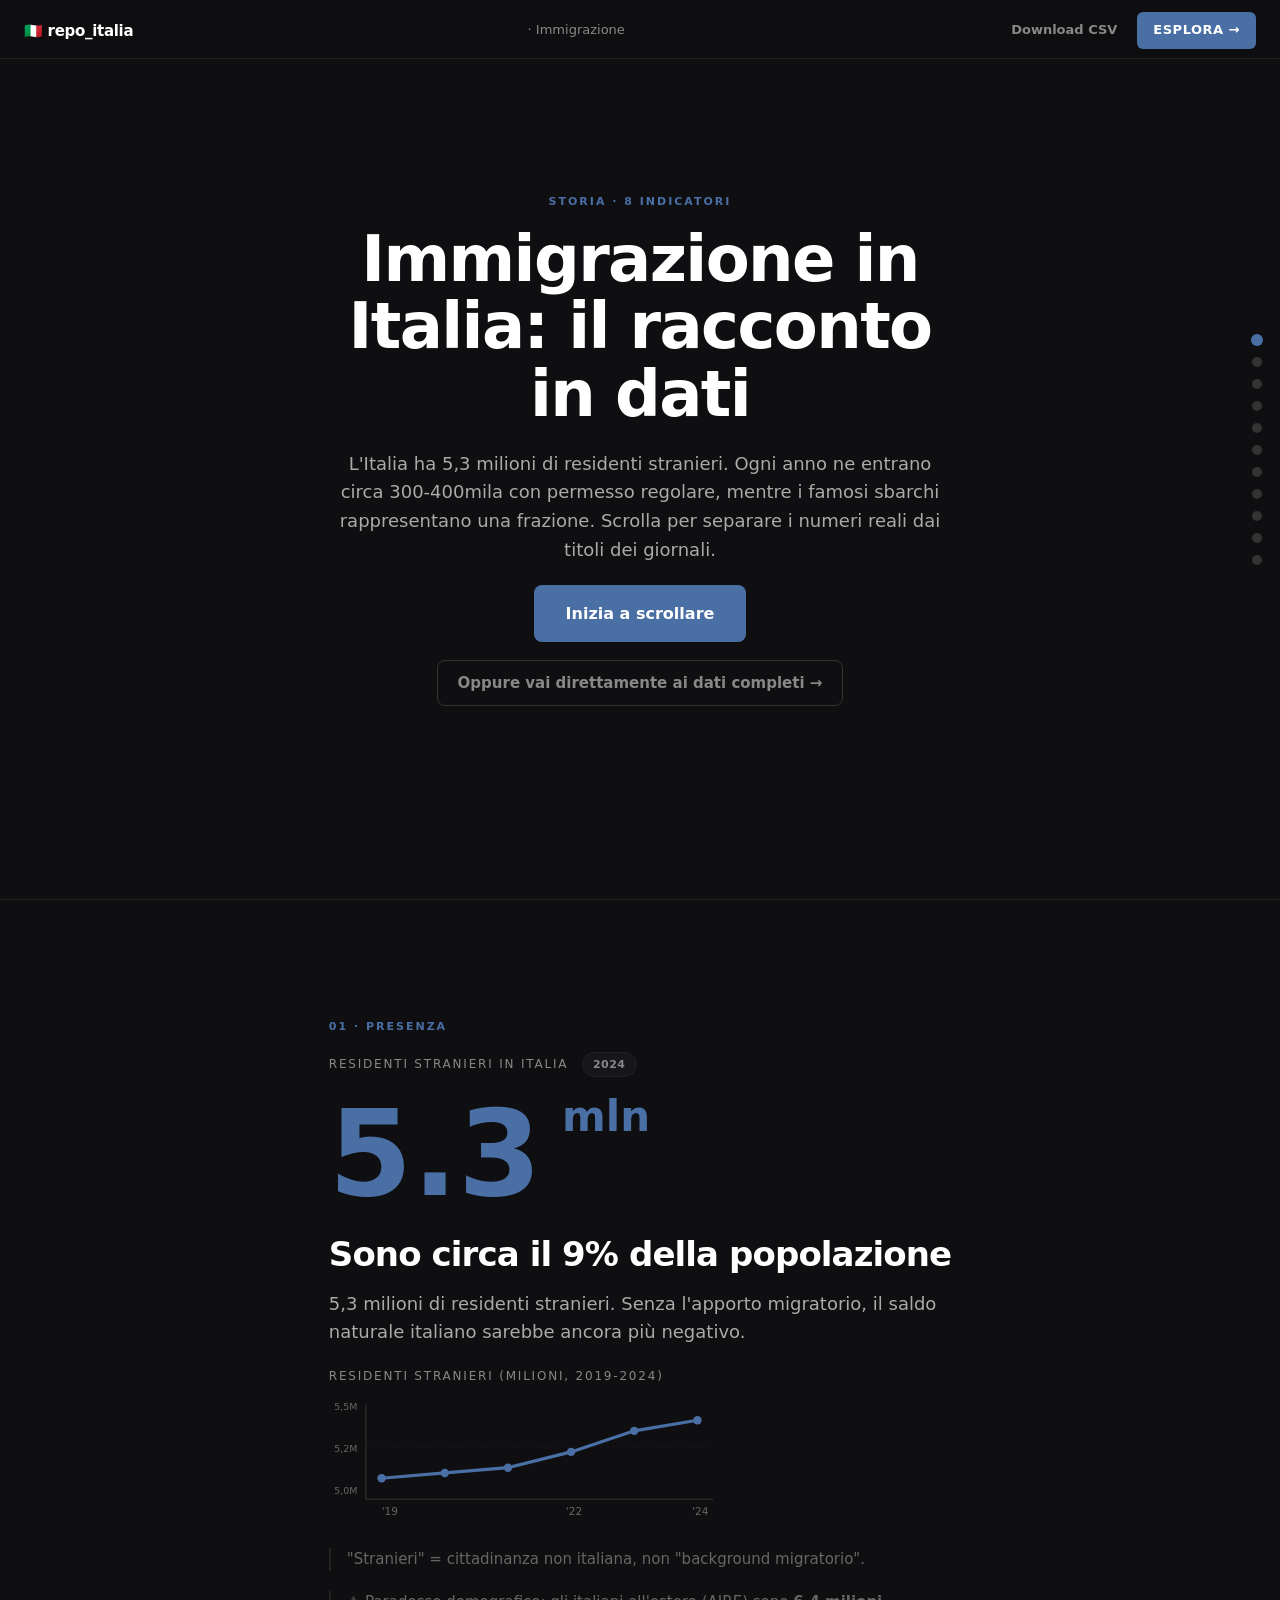
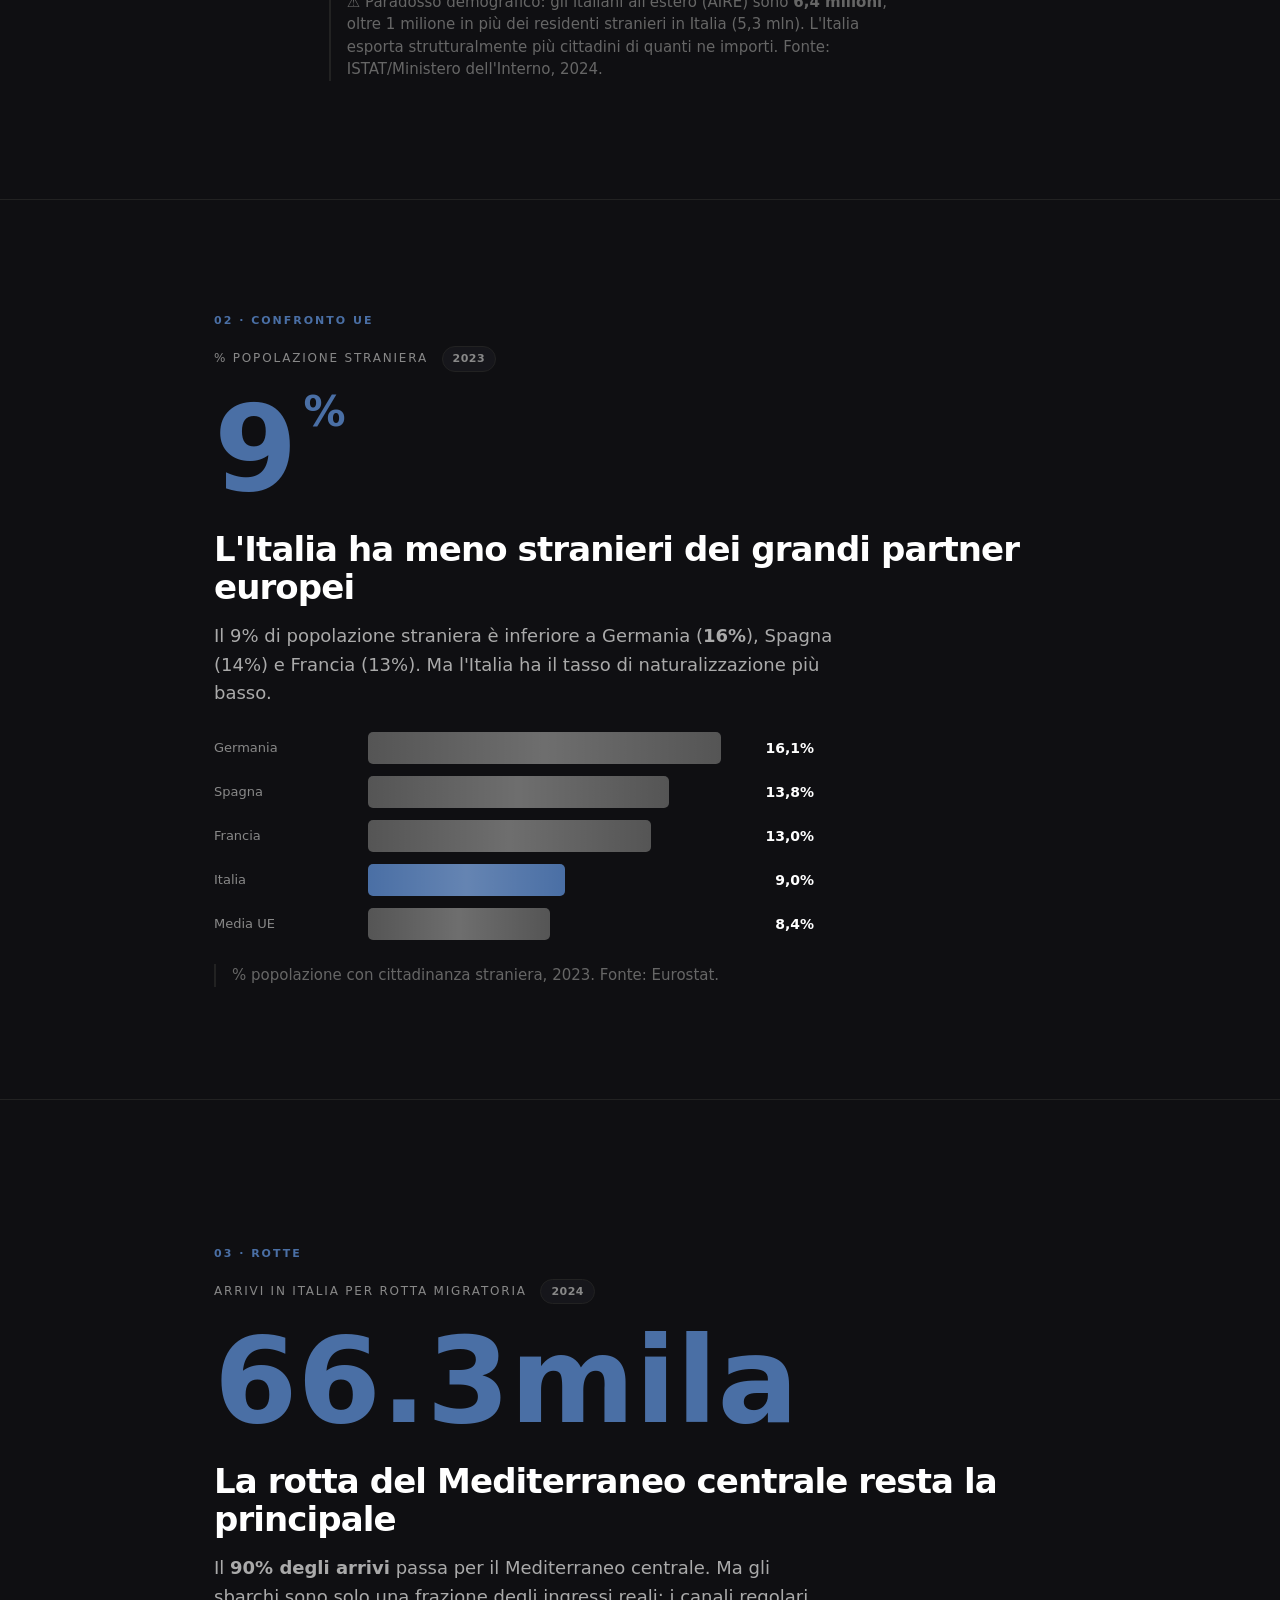
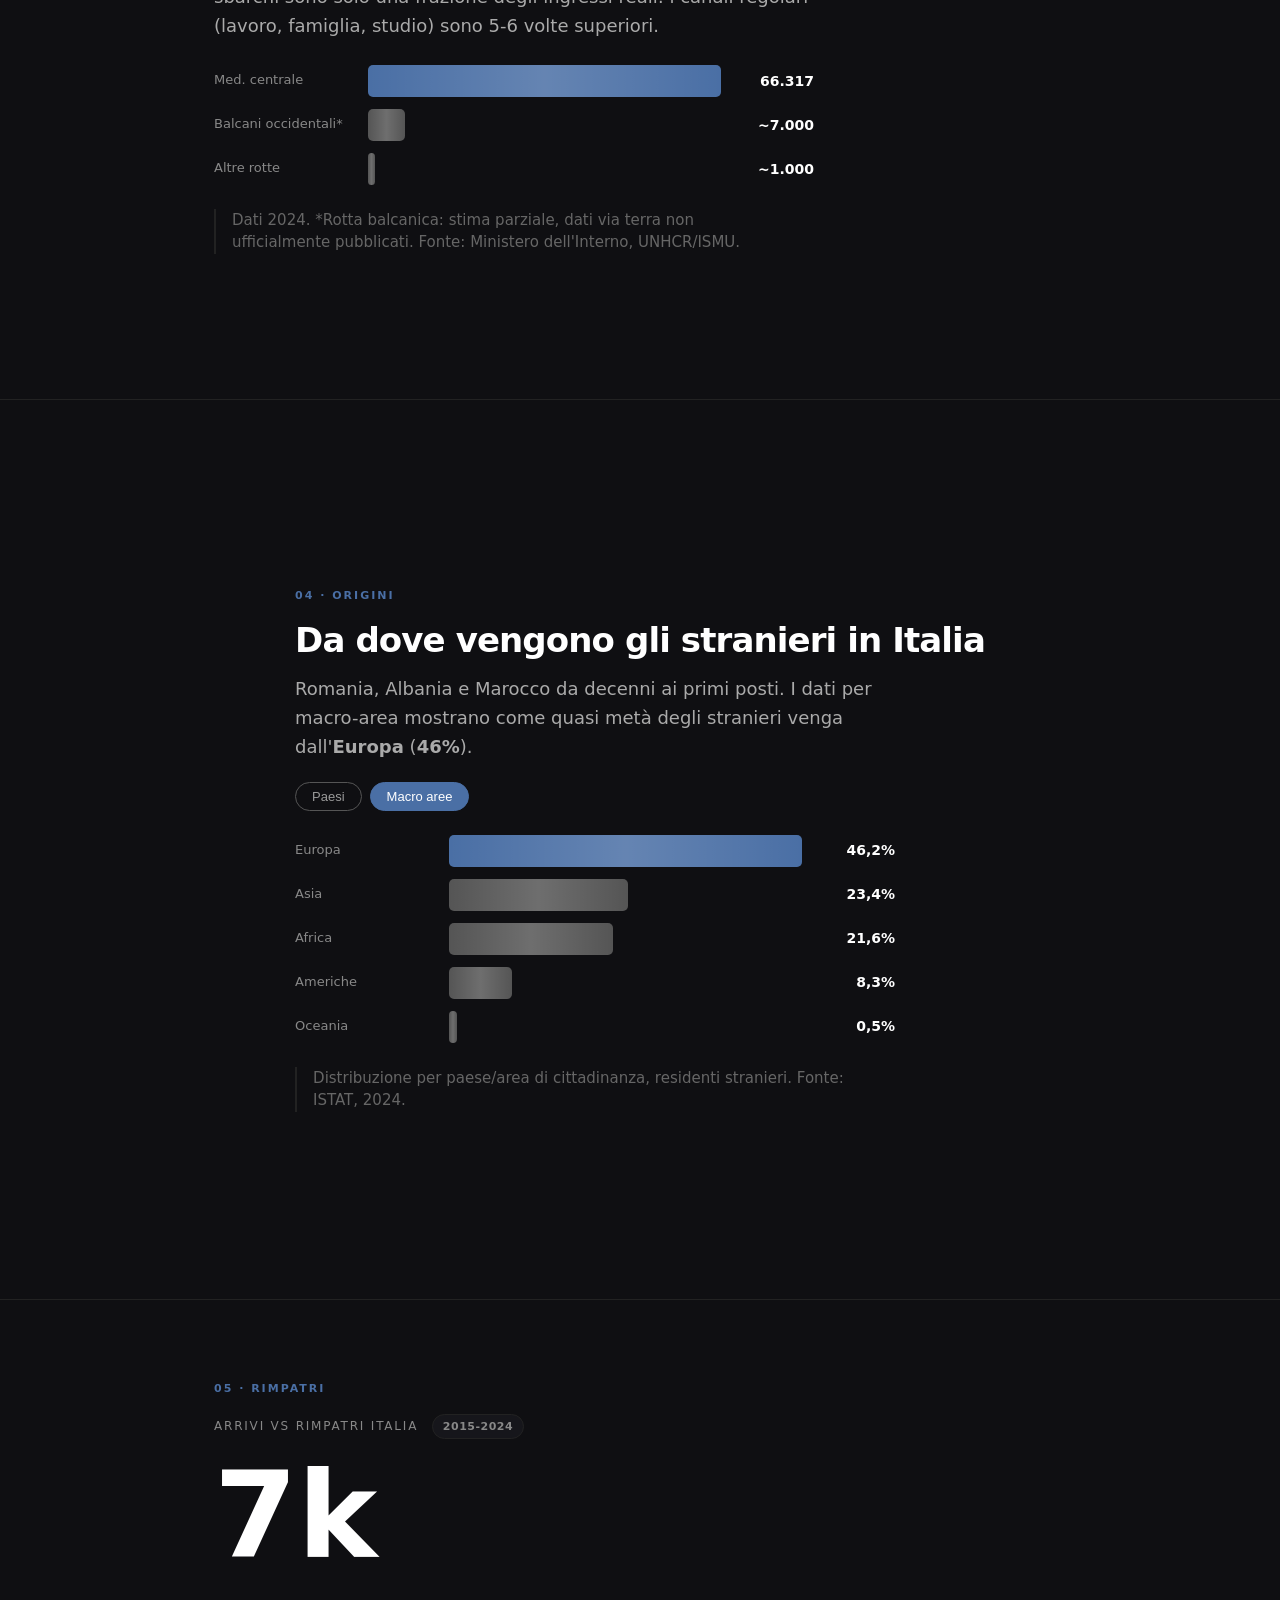
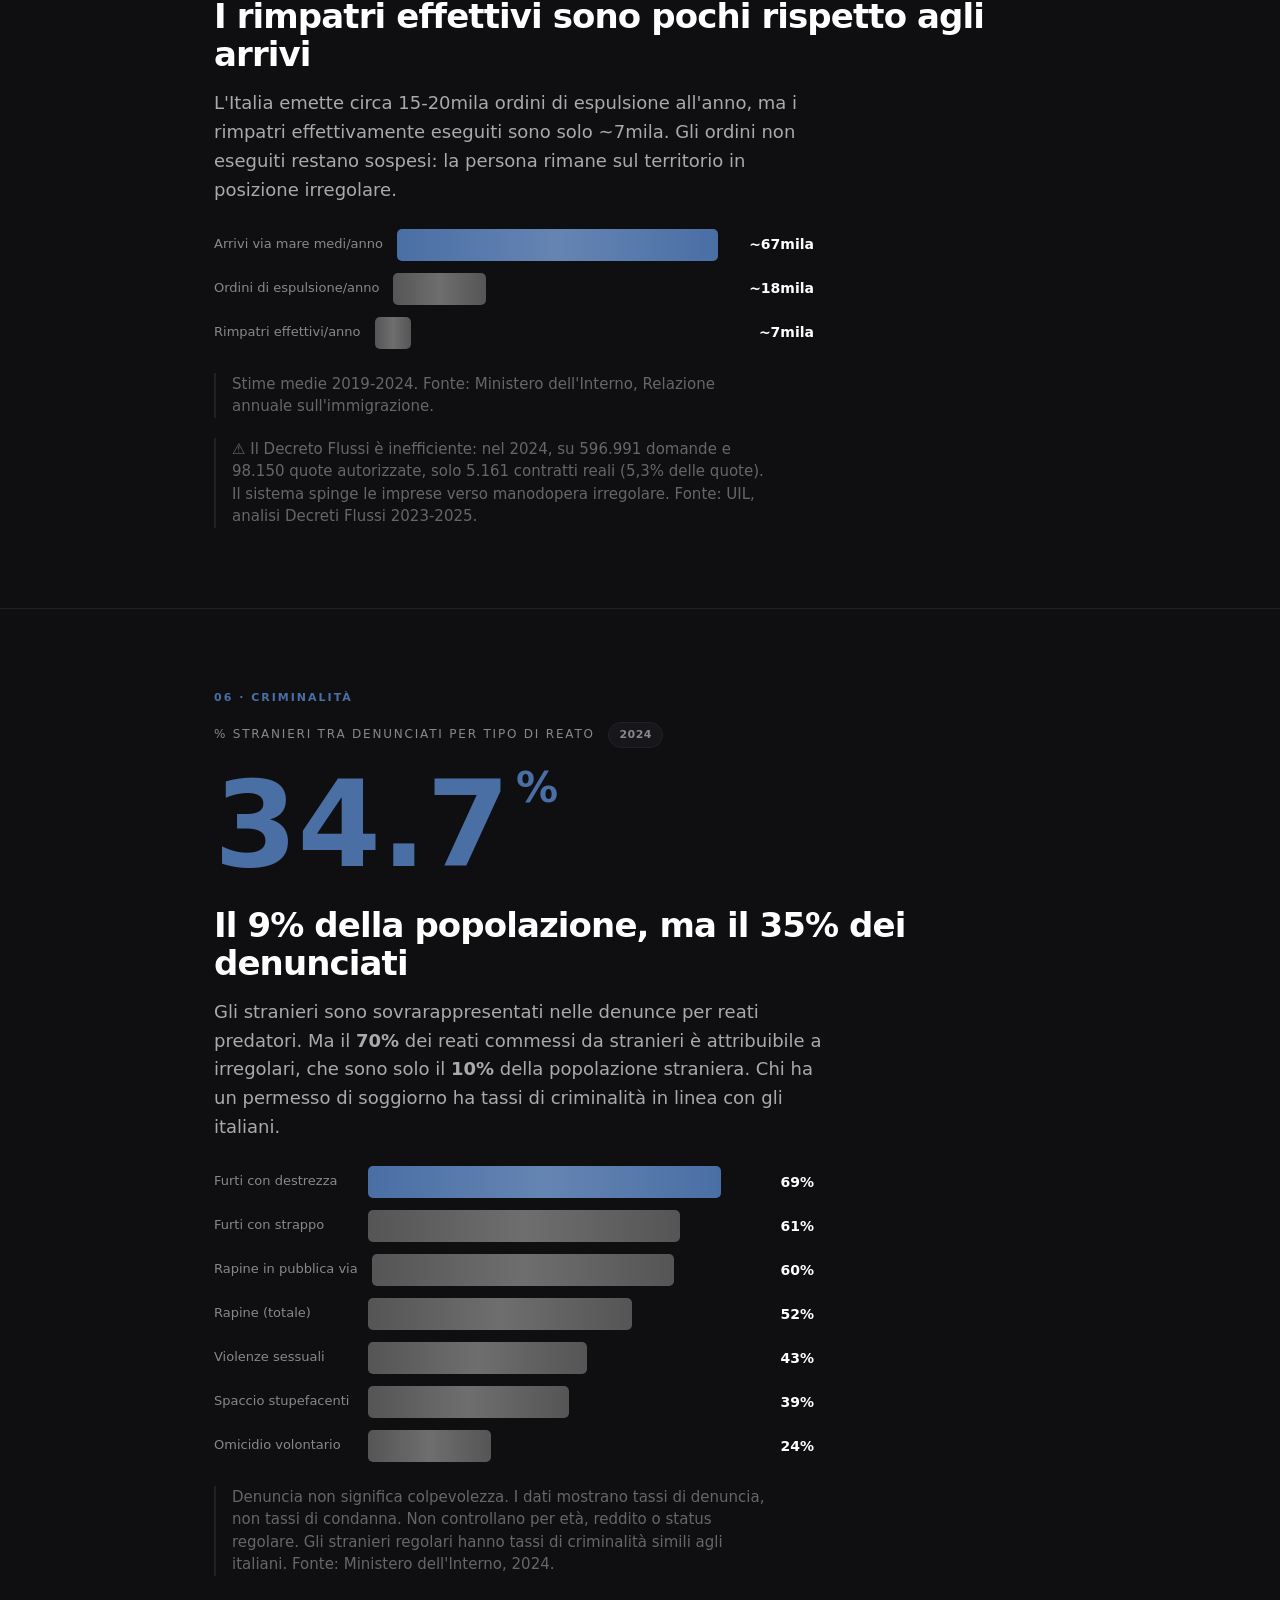
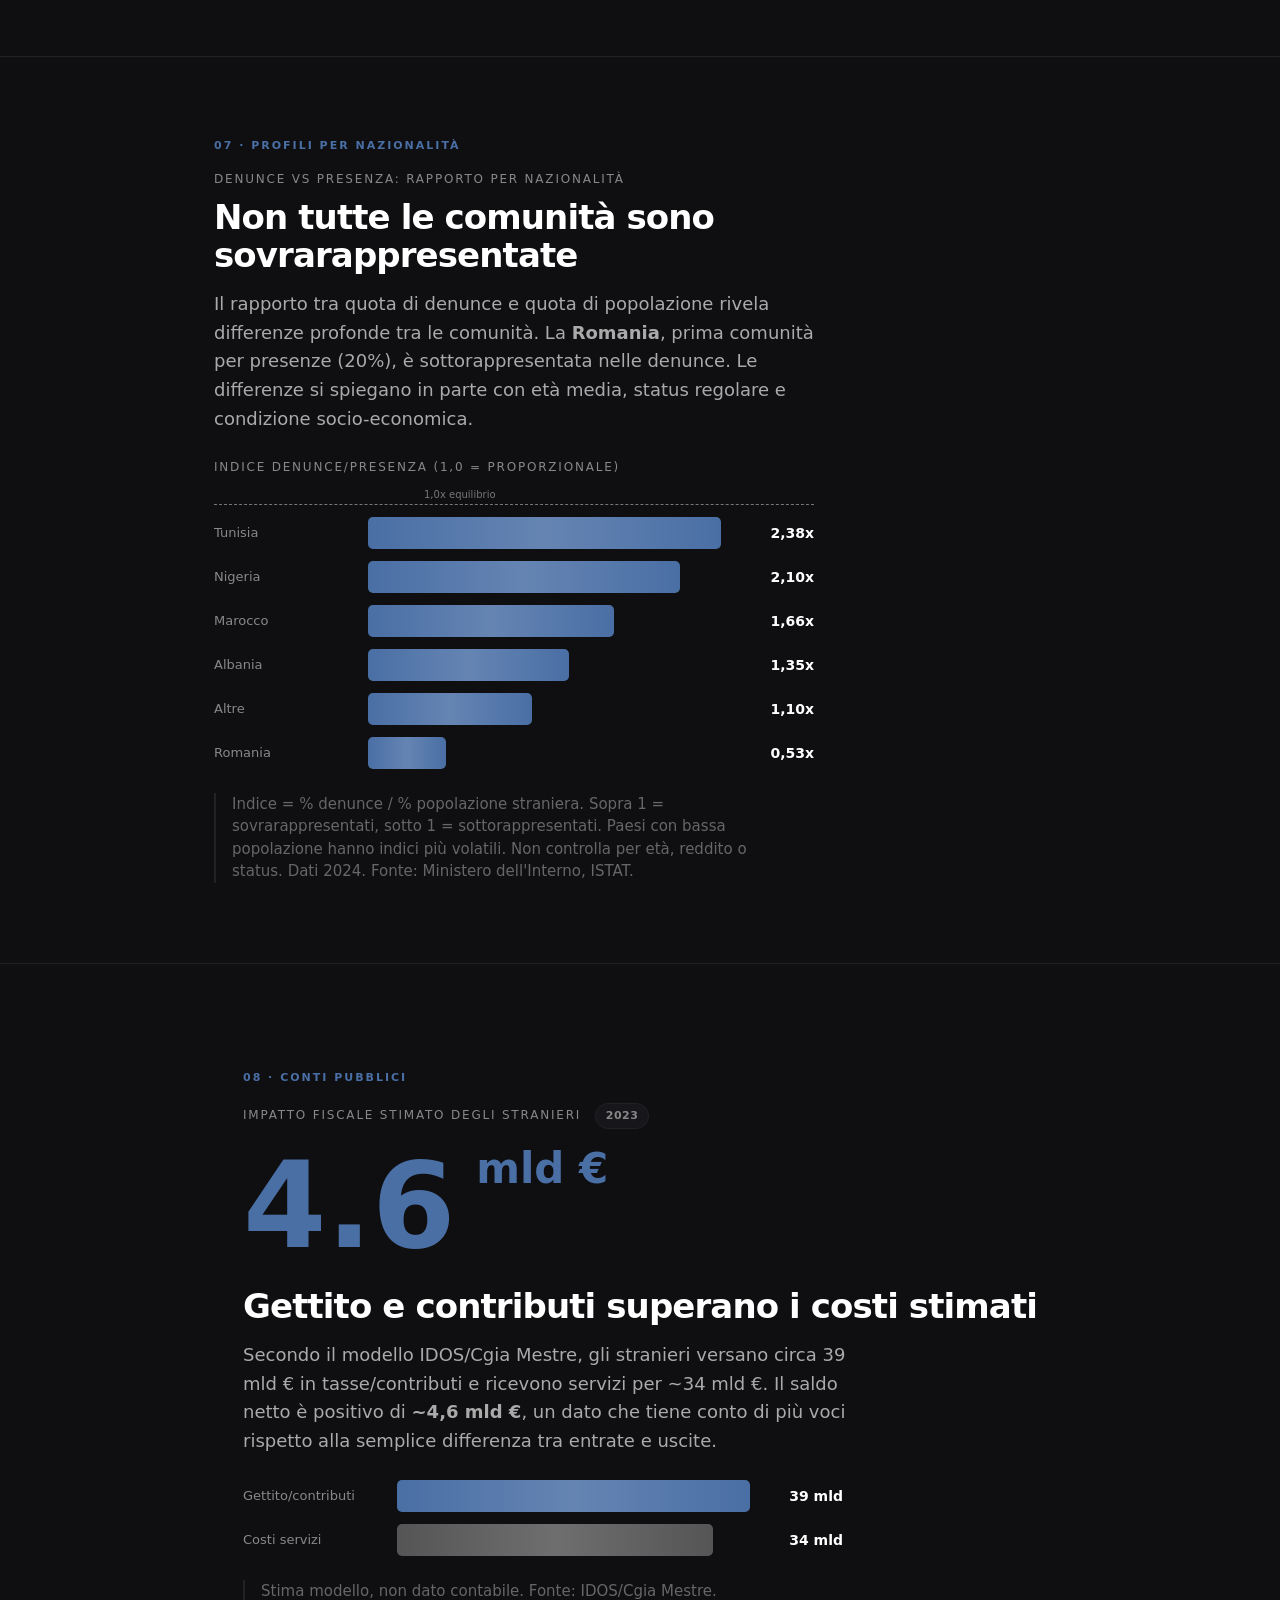
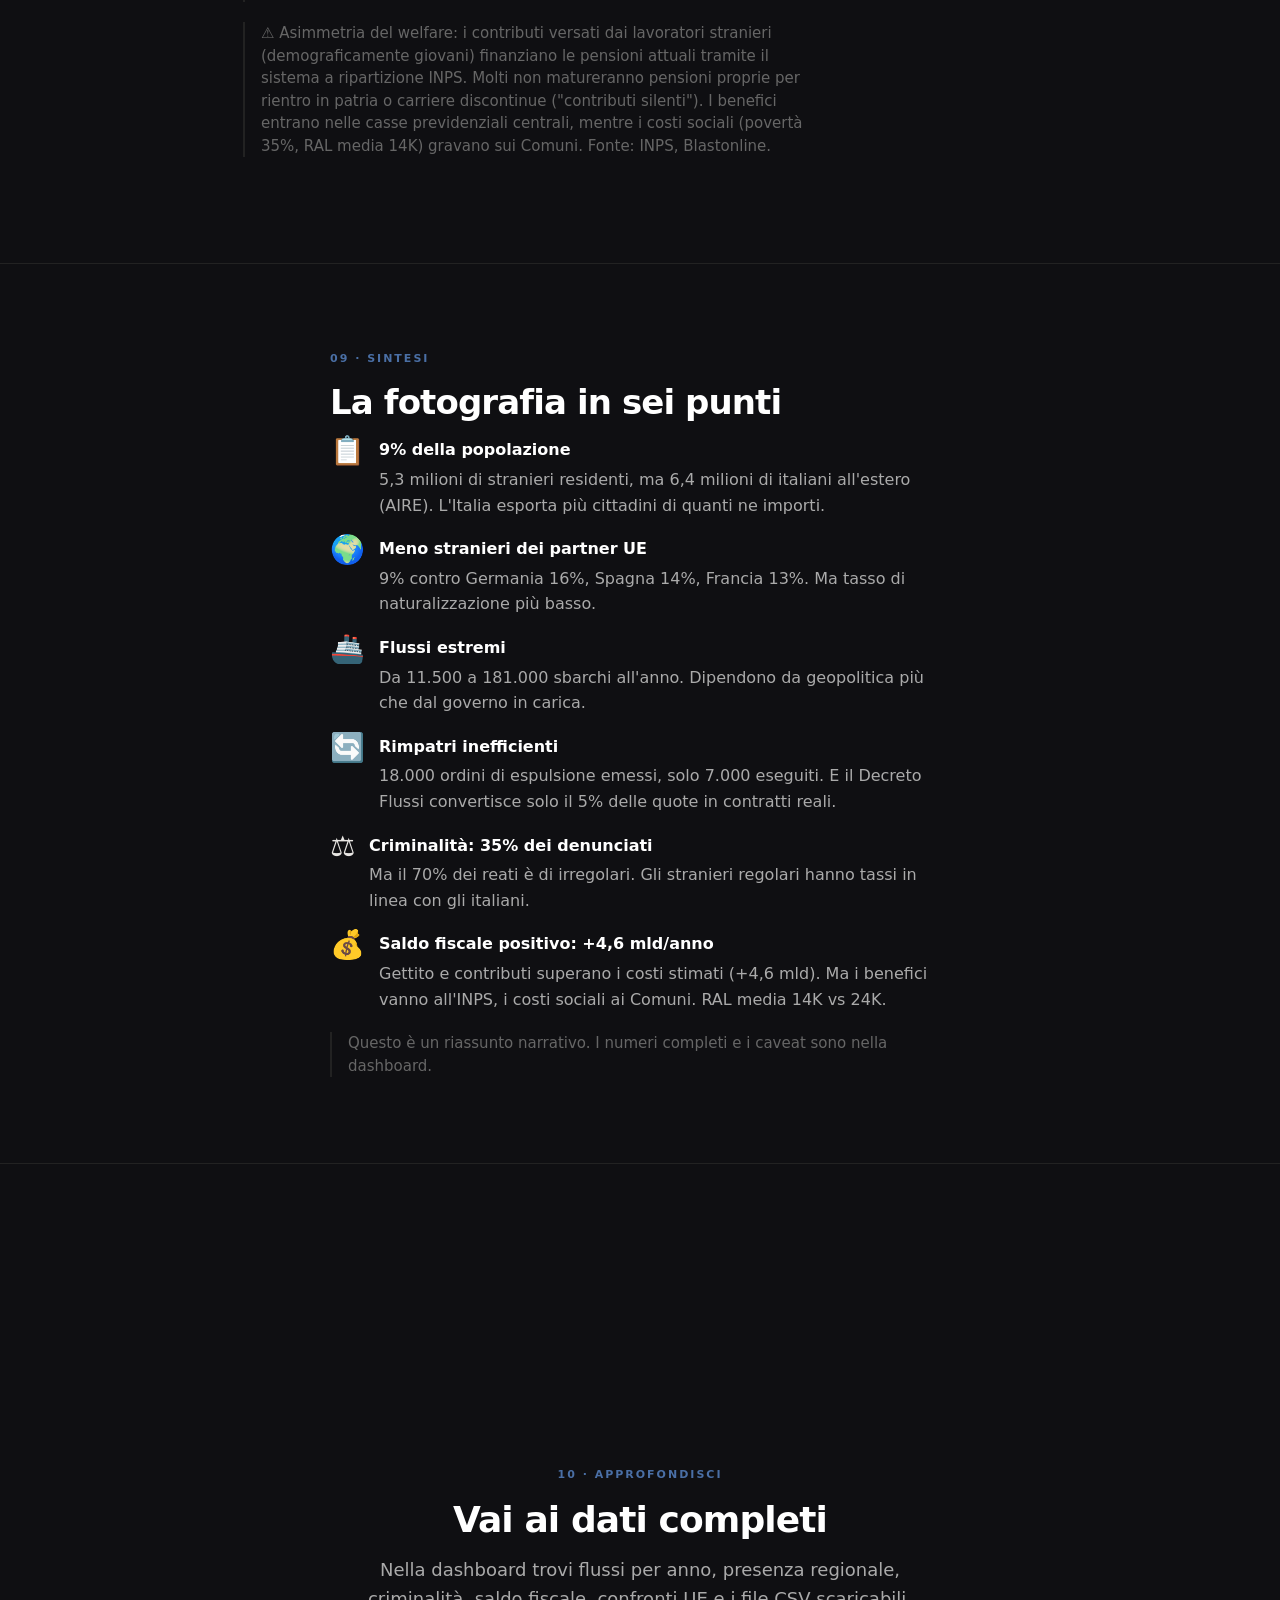
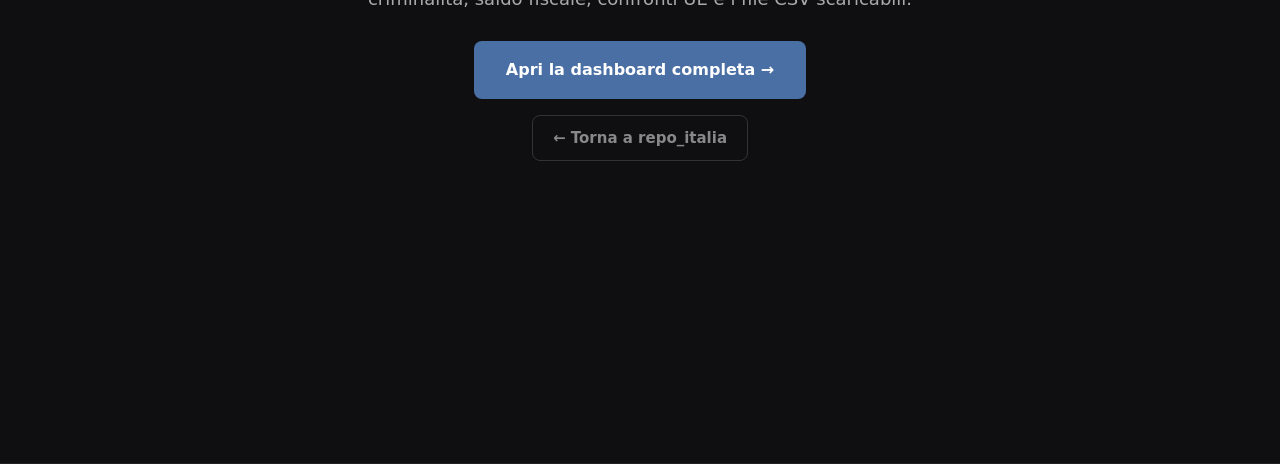
==== index.html @ 77cdf5eb "fix: zero-based bar scaling (honest proportions), restore scroll-snap, fix hero button width" ====
<!DOCTYPE html>
<html lang="it" class="scrolly theme-default">
<head>
  <meta charset="UTF-8">
  <meta name="viewport" content="width=device-width, initial-scale=1.0">
  <title>🚢 Immigrazione in Italia: 8 indicatori per capire il fenomeno</title>
  <link rel="icon" href="data:image/svg+xml,%3Csvg xmlns='http://www.w3.org/2000/svg' viewBox='0 0 100 100'%3E%3Ctext y='.9em' font-size='90'%3E🚢%3C/text%3E%3C/svg%3E">
  <meta property="og:title" content="🚢 Immigrazione in Italia: 8 indicatori per capire il fenomeno">
  <meta property="og:description" content="Un racconto scorrevole su presenza, flussi, origini, criminalità e impatto economico. Poi i dati completi, tab per tab.">
  <meta property="og:type" content="website">
  <meta property="og:image" content="https://un-mistico.github.io/immigrazione-dashboard/preview.png">
  <meta name="twitter:card" content="summary_large_image">
  <link rel="stylesheet" href="base.css">
  <style>
    .hero h1,.hero p,.hero .eyebrow,.hero .cta-group{text-align:center}
    .hero p{margin-left:auto;margin-right:auto}
    .hero .eyebrow,.hero h1,.hero p,.hero .cta-group,.hero .btn-secondary{opacity:1 !important;transform:none !important}
    .hero .arrow{opacity:1;animation:bounce 2s infinite}
    .scrolly .eyebrow{opacity:0}
    .scrolly .eyebrow.visible{opacity:1;transform:translateY(0)}
    .top-nav .brand span{color:var(--accent)}
    .final p{max-width:560px;margin:0 auto 28px}
    :root{--accent:#4A6FA5;--accent-hover:#3a5a85;--accent-light:#7aa3e0;--accent-dim:#2e4a75;}
    .toggle-group{display:flex;gap:8px;margin-bottom:18px}
    .toggle-btn{padding:6px 16px;border:1px solid #555;border-radius:20px;background:transparent;color:#999;font-size:13px;cursor:pointer;transition:all .2s}
    .toggle-btn.active{background:var(--accent);border-color:var(--accent);color:#fff}
    .toggle-btn:hover{border-color:var(--accent-light)}
    .ratio-ref{position:absolute;left:50%;top:0;bottom:0;width:1px;border-left:1px dashed #777;pointer-events:none}
    .ratio-label{position:absolute;left:50%;top:-18px;transform:translateX(-50%);font-size:10px;color:#777;white-space:nowrap}
  </style>
</head>
<body>
  <div class="progress" id="progress"></div>

  <nav class="top-nav" id="nav">
    <a class="brand" href="https://un-mistico.github.io/repo-italia/">🇮🇹 repo_italia</a><span style="color:var(--text-dim);margin-left:8px;font-size:13px">· Immigrazione</span>
    <div class="links">
      <a href="https://github.com/un-mistico/immigrazione-dashboard/tree/main/data" target="_blank">Download CSV</a>
      <a class="cta-nav" href="dashboard.html">Esplora →</a>
    </div>
  </nav>

  <div class="nav-dots" id="dots"></div>

  <section id="s0" class="hero">
    <div class="wrap content">
      <div class="eyebrow">Storia · 8 indicatori</div>
      <h1>Immigrazione in Italia: il racconto in dati</h1>
      <p>L'Italia ha 5,3 milioni di residenti stranieri. Ogni anno ne entrano circa 300-400mila con permesso regolare, mentre i famosi sbarchi rappresentano una frazione. Scrolla per separare i numeri reali dai titoli dei giornali.</p>
      <a href="#s1" class="btn btn-primary">Inizia a scrollare</a>
      <div style="margin-top:18px">
        <a href="dashboard.html" class="btn-secondary" style="margin-left:0">Oppure vai direttamente ai dati completi →</a>
      </div>
    </div>
  </section>

  <section id="s1">
    <div class="wrap content">
      <div class="eyebrow">01 · Presenza</div>
      <div class="label">Residenti stranieri in Italia <span class="year-badge">2024</span></div>
      <div class="big-num accent" data-target="5.3" data-suffix=" mln">5,3 mln</div>
      <h2>Sono circa il 9% della popolazione</h2>
      <p>5,3 milioni di residenti stranieri. Senza l'apporto migratorio, il saldo naturale italiano sarebbe ancora più negativo.</p>
      <div class="mini-chart" style="margin-top:18px">
        <div class="label">Residenti stranieri (milioni, 2019-2024)</div>
        <svg viewBox="0 0 380 120" style="width:100%;max-width:400px;height:auto">
          <line x1="35" y1="100" x2="365" y2="100" stroke="#333" stroke-width="1"/>
          <line x1="35" y1="10" x2="35" y2="100" stroke="#333" stroke-width="1"/>
          <text x="5" y="15" fill="#666" font-size="9">5,5M</text>
          <text x="5" y="55" fill="#666" font-size="9">5,2M</text>
          <text x="5" y="95" fill="#666" font-size="9">5,0M</text>
          <line x1="35" y1="50" x2="365" y2="50" stroke="#222" stroke-width="0.5" stroke-dasharray="3,3"/>
          <polyline fill="none" stroke="var(--accent)" stroke-width="3" points="50,80 110,75 170,70 230,55 290,35 350,25"/>
          <g>
            <circle cx="50" cy="80" r="4" fill="var(--accent)"><title>5,0 mln (2019)</title></circle>
            <circle cx="110" cy="75" r="4" fill="var(--accent)"><title>5,1 mln (2020)</title></circle>
            <circle cx="170" cy="70" r="4" fill="var(--accent)"><title>5,2 mln (2021)</title></circle>
            <circle cx="230" cy="55" r="4" fill="var(--accent)"><title>5,1 mln (2022)</title></circle>
            <circle cx="290" cy="35" r="4" fill="var(--accent)"><title>5,2 mln (2023)</title></circle>
            <circle cx="350" cy="25" r="4" fill="var(--accent)"><title>5,3 mln (2024)</title></circle>
          </g>
          <text x="50" y="115" fill="#666" font-size="10">'19</text>
          <text x="225" y="115" fill="#666" font-size="10">'22</text>
          <text x="345" y="115" fill="#666" font-size="10">'24</text>
        </svg>
      </div>
      <div class="note">"Stranieri" = cittadinanza non italiana, non "background migratorio".</div>
      <div class="note">⚠️ Paradosso demografico: gli italiani all'estero (AIRE) sono <strong>6,4 milioni</strong>, oltre 1 milione in più dei residenti stranieri in Italia (5,3 mln). L'Italia esporta strutturalmente più cittadini di quanti ne importi. Fonte: ISTAT/Ministero dell'Interno, 2024.</div>
    </div>
  </section>

  <section id="s2">
    <div class="wrap content">
      <div class="eyebrow">02 · Confronto UE</div>
      <div class="label">% popolazione straniera <span class="year-badge">2023</span></div>
      <div class="big-num accent" data-target="9" data-suffix="%">9%</div>
      <h2>L'Italia ha meno stranieri dei grandi partner europei</h2>
      <p>Il 9% di popolazione straniera è inferiore a Germania (<strong>16%</strong>), Spagna (14%) e Francia (13%). Ma l'Italia ha il tasso di naturalizzazione più basso.</p>
      <div class="bar-block">
        <div class="bar-wrap"><div class="bar-label">Germania</div><div class="bar-track"><div class="bar neutral" data-width="95"></div></div><div class="bar-value">16,1%</div></div>
        <div class="bar-wrap"><div class="bar-label">Spagna</div><div class="bar-track"><div class="bar neutral" data-width="81"></div></div><div class="bar-value">13,8%</div></div>
        <div class="bar-wrap"><div class="bar-label">Francia</div><div class="bar-track"><div class="bar neutral" data-width="76"></div></div><div class="bar-value">13,0%</div></div>
        <div class="bar-wrap"><div class="bar-label">Italia</div><div class="bar-track"><div class="bar accent" data-width="53"></div></div><div class="bar-value">9,0%</div></div>
        <div class="bar-wrap"><div class="bar-label">Media UE</div><div class="bar-track"><div class="bar neutral" data-width="49"></div></div><div class="bar-value">8,4%</div></div>
      </div>
      <div class="note">% popolazione con cittadinanza straniera, 2023. Fonte: Eurostat.</div>
    </div>
  </section>

      <section id="s3">
    <div class="wrap content">
      <div class="eyebrow">03 · Rotte</div>
      <div class="label">Arrivi in Italia per rotta migratoria <span class="year-badge">2024</span></div>
      <div class="big-num accent" data-target="66.3" data-suffix="mila">66,3mila</div>
      <h2>La rotta del Mediterraneo centrale resta la principale</h2>
      <p>Il <strong>90% degli arrivi</strong> passa per il Mediterraneo centrale. Ma gli sbarchi sono solo una frazione degli ingressi reali: i canali regolari (lavoro, famiglia, studio) sono 5-6 volte superiori.</p>
      <div class="bar-block">
        <div class="bar-wrap"><div class="bar-label">Med. centrale</div><div class="bar-track"><div class="bar accent" data-width="95"></div></div><div class="bar-value">66.317</div></div>
        <div class="bar-wrap"><div class="bar-label">Balcani occidentali*</div><div class="bar-track"><div class="bar neutral" data-width="10"></div></div><div class="bar-value">~7.000</div></div>
        <div class="bar-wrap"><div class="bar-label">Altre rotte</div><div class="bar-track"><div class="bar neutral" data-width="2"></div></div><div class="bar-value">~1.000</div></div>
      </div>
      <div class="note">Dati 2024. *Rotta balcanica: stima parziale, dati via terra non ufficialmente pubblicati. Fonte: Ministero dell'Interno, UNHCR/ISMU.</div>
    </div>
  </section>

  <section id="s4">
    <div class="wrap content">
      <div class="eyebrow">04 · Origini</div>
      <h2>Da dove vengono gli stranieri in Italia</h2>
      <p>Romania, Albania e Marocco da decenni ai primi posti. I dati per macro-area mostrano come quasi metà degli stranieri venga dall'<strong>Europa</strong> (<strong>46%</strong>).</p>
      <div class="toggle-group">
        <button class="toggle-btn" onclick="showOrigin('paesi')">Paesi</button>
        <button class="toggle-btn active" onclick="showOrigin('macro')">Macro aree</button>
      </div>
      <div id="origin-paesi" class="bar-block" style="display:none">
        <div class="bar-wrap"><div class="bar-label">Romania</div><div class="bar-track"><div class="bar accent" data-width="37"></div></div><div class="bar-value">20,4%</div></div>
        <div class="bar-wrap"><div class="bar-label">Albania</div><div class="bar-track"><div class="bar neutral" data-width="14"></div></div><div class="bar-value">7,9%</div></div>
        <div class="bar-wrap"><div class="bar-label">Marocco</div><div class="bar-track"><div class="bar neutral" data-width="14"></div></div><div class="bar-value">7,8%</div></div>
        <div class="bar-wrap"><div class="bar-label">Cina</div><div class="bar-track"><div class="bar neutral" data-width="11"></div></div><div class="bar-value">5,9%</div></div>
        <div class="bar-wrap"><div class="bar-label">Ucraina</div><div class="bar-track"><div class="bar neutral" data-width="9"></div></div><div class="bar-value">5,2%</div></div>
        <div class="bar-wrap"><div class="bar-label">Altri paesi</div><div class="bar-track"><div class="bar neutral" data-width="95"></div></div><div class="bar-value">52,8%</div></div>
      </div>
      <div id="origin-macro" class="bar-block">
        <div class="bar-wrap"><div class="bar-label">Europa</div><div class="bar-track"><div class="bar accent" data-width="95"></div></div><div class="bar-value">46,2%</div></div>
        <div class="bar-wrap"><div class="bar-label">Asia</div><div class="bar-track"><div class="bar neutral" data-width="48"></div></div><div class="bar-value">23,4%</div></div>
        <div class="bar-wrap"><div class="bar-label">Africa</div><div class="bar-track"><div class="bar neutral" data-width="44"></div></div><div class="bar-value">21,6%</div></div>
        <div class="bar-wrap"><div class="bar-label">Americhe</div><div class="bar-track"><div class="bar neutral" data-width="17"></div></div><div class="bar-value">8,3%</div></div>
        <div class="bar-wrap"><div class="bar-label">Oceania</div><div class="bar-track"><div class="bar neutral" data-width="2"></div></div><div class="bar-value">0,5%</div></div>
      </div>
      <div class="note">Distribuzione per paese/area di cittadinanza, residenti stranieri. Fonte: ISTAT, 2024.</div>
    </div>
  </section>

  <section id="s5">
    <div class="wrap content">
      <div class="eyebrow">05 · Rimpatri</div>
      <div class="label">Arrivi vs rimpatri Italia <span class="year-badge">2015-2024</span></div>
      <div class="big-num" data-target="7" data-suffix="k">7k</div>
      <h2>I rimpatri effettivi sono pochi rispetto agli arrivi</h2>
      <p>L'Italia emette circa 15-20mila ordini di espulsione all'anno, ma i rimpatri effettivamente eseguiti sono solo ~7mila. Gli ordini non eseguiti restano sospesi: la persona rimane sul territorio in posizione irregolare.</p>
      <div class="bar-block">
        <div class="bar-wrap"><div class="bar-label">Arrivi via mare medi/anno</div><div class="bar-track"><div class="bar accent" data-width="95"></div></div><div class="bar-value">~67mila</div></div>
        <div class="bar-wrap"><div class="bar-label">Ordini di espulsione/anno</div><div class="bar-track"><div class="bar neutral" data-width="27"></div></div><div class="bar-value">~18mila</div></div>
        <div class="bar-wrap"><div class="bar-label">Rimpatri effettivi/anno</div><div class="bar-track"><div class="bar neutral" data-width="10"></div></div><div class="bar-value">~7mila</div></div>
      </div>
      <div class="note">Stime medie 2019-2024. Fonte: Ministero dell'Interno, Relazione annuale sull'immigrazione.</div>
      <div class="note">⚠️ Il Decreto Flussi è inefficiente: nel 2024, su 596.991 domande e 98.150 quote autorizzate, solo 5.161 contratti reali (5,3% delle quote). Il sistema spinge le imprese verso manodopera irregolare. Fonte: UIL, analisi Decreti Flussi 2023-2025.</div>
    </div>
  </section>

  <section id="s6">
    <div class="wrap content">
      <div class="eyebrow">06 · Criminalità</div>
      <div class="label">% stranieri tra denunciati per tipo di reato <span class="year-badge">2024</span></div>
      <div class="big-num accent" data-target="34.7" data-suffix="%">34,7%</div>
      <h2>Il 9% della popolazione, ma il 35% dei denunciati</h2>
      <p>Gli stranieri sono sovrarappresentati nelle denunce per reati predatori. Ma il <strong>70%</strong> dei reati commessi da stranieri è attribuibile a irregolari, che sono solo il <strong>10%</strong> della popolazione straniera. Chi ha un permesso di soggiorno ha tassi di criminalità in linea con gli italiani.</p>
      <div class="bar-block">
        <div class="bar-wrap"><div class="bar-label">Furti con destrezza</div><div class="bar-track"><div class="bar accent" data-width="95"></div></div><div class="bar-value">69%</div></div>
        <div class="bar-wrap"><div class="bar-label">Furti con strappo</div><div class="bar-track"><div class="bar neutral" data-width="84"></div></div><div class="bar-value">61%</div></div>
        <div class="bar-wrap"><div class="bar-label">Rapine in pubblica via</div><div class="bar-track"><div class="bar neutral" data-width="82"></div></div><div class="bar-value">60%</div></div>
        <div class="bar-wrap"><div class="bar-label">Rapine (totale)</div><div class="bar-track"><div class="bar neutral" data-width="71"></div></div><div class="bar-value">52%</div></div>
        <div class="bar-wrap"><div class="bar-label">Violenze sessuali</div><div class="bar-track"><div class="bar neutral" data-width="59"></div></div><div class="bar-value">43%</div></div>
        <div class="bar-wrap"><div class="bar-label">Spaccio stupefacenti</div><div class="bar-track"><div class="bar neutral" data-width="54"></div></div><div class="bar-value">39%</div></div>
        <div class="bar-wrap"><div class="bar-label">Omicidio volontario</div><div class="bar-track"><div class="bar neutral" data-width="33"></div></div><div class="bar-value">24%</div></div>
      </div>
      <div class="note">Denuncia non significa colpevolezza. I dati mostrano tassi di denuncia, non tassi di condanna. Non controllano per età, reddito o status regolare. Gli stranieri regolari hanno tassi di criminalità simili agli italiani. Fonte: Ministero dell'Interno, 2024.</div>
    </div>
  </section>

  <section id="s7">
    <div class="wrap content">
      <div class="eyebrow">07 · Profili per nazionalità</div>
      <div class="label">Denunce vs presenza: rapporto per nazionalità</div>
      <h2>Non tutte le comunità sono sovrarappresentate</h2>
      <p>Il rapporto tra quota di denunce e quota di popolazione rivela differenze profonde tra le comunità. La <strong>Romania</strong>, prima comunità per presenze (20%), è sottorappresentata nelle denunce. Le differenze si spiegano in parte con età media, status regolare e condizione socio-economica.</p>
      <div class="bar-block" style="position:relative">
        <div class="label">Indice denunce/presenza (1,0 = proporzionale)</div>
        <div style="position:relative;height:20px;margin:0 0 12px 0;border-bottom:1px dashed #777">
          <span style="position:absolute;left:35%;top:2px;font-size:10px;color:#777;white-space:nowrap">1,0x equilibrio</span>
        </div>
        <div class="bar-wrap"><div class="bar-label">Tunisia</div><div class="bar-track"><div class="bar accent" data-width="95"></div></div><div class="bar-value">2,38x</div></div>
        <div class="bar-wrap"><div class="bar-label">Nigeria</div><div class="bar-track"><div class="bar accent" data-width="84"></div></div><div class="bar-value">2,10x</div></div>
        <div class="bar-wrap"><div class="bar-label">Marocco</div><div class="bar-track"><div class="bar accent" data-width="66"></div></div><div class="bar-value">1,66x</div></div>
        <div class="bar-wrap"><div class="bar-label">Albania</div><div class="bar-track"><div class="bar accent" data-width="54"></div></div><div class="bar-value">1,35x</div></div>
        <div class="bar-wrap"><div class="bar-label">Altre</div><div class="bar-track"><div class="bar accent" data-width="44"></div></div><div class="bar-value">1,10x</div></div>
        <div class="bar-wrap"><div class="bar-label">Romania</div><div class="bar-track"><div class="bar accent" data-width="21"></div></div><div class="bar-value">0,53x</div></div>
      </div>
      <div class="note">Indice = % denunce / % popolazione straniera. Sopra 1 = sovrarappresentati, sotto 1 = sottorappresentati. Paesi con bassa popolazione hanno indici più volatili. Non controlla per età, reddito o status. Dati 2024. Fonte: Ministero dell'Interno, ISTAT.</div>
    </div>
  </section>

  <section id="s8">
    <div class="wrap content">
      <div class="eyebrow">08 · Conti pubblici</div>
      <div class="label">Impatto fiscale stimato degli stranieri <span class="year-badge">2023</span></div>
      <div class="big-num accent" data-target="4.6" data-suffix=" mld €">4,6 mld €</div>
      <h2>Gettito e contributi superano i costi stimati</h2>
      <p>Secondo il modello IDOS/Cgia Mestre, gli stranieri versano circa 39 mld € in tasse/contributi e ricevono servizi per ~34 mld €. Il saldo netto è positivo di <strong>~4,6 mld €</strong>, un dato che tiene conto di più voci rispetto alla semplice differenza tra entrate e uscite.</p>
      <div class="bar-block">
        <div class="bar-wrap"><div class="bar-label">Gettito/contributi</div><div class="bar-track"><div class="bar accent" data-width="95"></div></div><div class="bar-value">39 mld</div></div>
        <div class="bar-wrap"><div class="bar-label">Costi servizi</div><div class="bar-track"><div class="bar neutral" data-width="85"></div></div><div class="bar-value">34 mld</div></div>
      </div>
      <div class="note">Stima modello, non dato contabile. Fonte: IDOS/Cgia Mestre.</div>
      <div class="note">⚠️ Asimmetria del welfare: i contributi versati dai lavoratori stranieri (demograficamente giovani) finanziano le pensioni attuali tramite il sistema a ripartizione INPS. Molti non matureranno pensioni proprie per rientro in patria o carriere discontinue ("contributi silenti"). I benefici entrano nelle casse previdenziali centrali, mentre i costi sociali (povertà 35%, RAL media 14K) gravano sui Comuni. Fonte: INPS, Blastonline.</div>
    </div>
  </section>

  <section id="s9">
    <div class="wrap content">
      <div class="eyebrow">09 · Sintesi</div>
      <h2>La fotografia in sei punti</h2>
      <div class="summary-list" style="max-width:620px">
        <div style="display:flex;gap:14px;margin-bottom:18px">
          <div style="font-size:28px;line-height:1">📋</div>
          <div>
            <strong style="color:#fff">9% della popolazione</strong>
            <p style="font-size:16px;margin:4px 0 0">5,3 milioni di stranieri residenti, ma 6,4 milioni di italiani all'estero (AIRE). L'Italia esporta più cittadini di quanti ne importi.</p>
          </div>
        </div>
        <div style="display:flex;gap:14px;margin-bottom:18px">
          <div style="font-size:28px;line-height:1">🌍</div>
          <div>
            <strong style="color:#fff">Meno stranieri dei partner UE</strong>
            <p style="font-size:16px;margin:4px 0 0">9% contro Germania 16%, Spagna 14%, Francia 13%. Ma tasso di naturalizzazione più basso.</p>
          </div>
        </div>
        <div style="display:flex;gap:14px;margin-bottom:18px">
          <div style="font-size:28px;line-height:1">🚢</div>
          <div>
            <strong style="color:#fff">Flussi estremi</strong>
            <p style="font-size:16px;margin:4px 0 0">Da 11.500 a 181.000 sbarchi all'anno. Dipendono da geopolitica più che dal governo in carica.</p>
          </div>
        </div>
        <div style="display:flex;gap:14px;margin-bottom:18px">
          <div style="font-size:28px;line-height:1">🔄</div>
          <div>
            <strong style="color:#fff">Rimpatri inefficienti</strong>
            <p style="font-size:16px;margin:4px 0 0">18.000 ordini di espulsione emessi, solo 7.000 eseguiti. E il Decreto Flussi convertisce solo il 5% delle quote in contratti reali.</p>
          </div>
        </div>
        <div style="display:flex;gap:14px;margin-bottom:18px">
          <div style="font-size:28px;line-height:1">⚖️</div>
          <div>
            <strong style="color:#fff">Criminalità: 35% dei denunciati</strong>
            <p style="font-size:16px;margin:4px 0 0">Ma il 70% dei reati è di irregolari. Gli stranieri regolari hanno tassi in linea con gli italiani.</p>
          </div>
        </div>
        <div style="display:flex;gap:14px">
          <div style="font-size:28px;line-height:1">💰</div>
          <div>
            <strong style="color:#fff">Saldo fiscale positivo: +4,6 mld/anno</strong>
            <p style="font-size:16px;margin:4px 0 0">Gettito e contributi superano i costi stimati (+4,6 mld). Ma i benefici vanno all'INPS, i costi sociali ai Comuni. RAL media 14K vs 24K.</p>
          </div>
        </div>
      </div>
      <div class="note">Questo è un riassunto narrativo. I numeri completi e i caveat sono nella dashboard.</div>
    </div>
  </section>

  <section id="s10" class="final">
    <div class="wrap content">
      <div class="eyebrow">10 · Approfondisci</div>
      <h2 style="font-size:36px">Vai ai dati completi</h2>
      <p style="margin:0 auto 28px;max-width:560px">Nella dashboard trovi flussi per anno, presenza regionale, criminalità, saldo fiscale, confronti UE e i file CSV scaricabili.</p>
      <div style="display:flex;flex-direction:column;align-items:center;gap:16px">
        <a href="dashboard.html" class="btn btn-primary">Apri la dashboard completa →</a>
        <a href="https://un-mistico.github.io/repo-italia/" class="btn-secondary">← Torna a repo_italia</a>
      </div>
    </div>
  </section>

  <script>
    const sections = document.querySelectorAll('section');
    const dots = document.getElementById('dots');
    sections.forEach((s,i)=>{
      const d = document.createElement('div');
      d.className='dot'+(i===0?' active':'');
      d.title = 'Sezione '+(i+1);
      d.onclick=()=>s.scrollIntoView({behavior:'smooth'});
      dots.appendChild(d);
    });

    function animateNumber(el){
      const target = parseFloat(el.dataset.target);
      const suffix = el.dataset.suffix || '';
      const decimals = el.dataset.target.includes('.') ? 1 : 0;
      let start = performance.now();
      const dur = 1400;
      function step(now){
        const p = Math.min((now-start)/dur,1);
        const ease = 1 - Math.pow(1-p,3);
        const cur = target * ease;
        if(suffix.includes('%') || suffix.includes(' mln') || suffix.includes(' mld') || suffix.includes(' anni')){
          el.innerHTML = (decimals ? cur.toFixed(1) : Math.round(cur)) + (suffix ? '<span class="suffix">'+suffix+'</span>' : '');
        } else {
          el.textContent = (decimals ? cur.toFixed(1) : Math.round(cur)) + suffix;
        }
        if(p<1) requestAnimationFrame(step);
      }
      requestAnimationFrame(step);
    }

    const observer = new IntersectionObserver((entries)=>{
      entries.forEach(e=>{
        if(e.isIntersecting){
          e.target.classList.add('visible');
          if(e.target.classList.contains('big-num') && !e.target.dataset.animated){e.target.dataset.animated='true'; animateNumber(e.target);}
          if(e.target.classList.contains('bar')){e.target.style.width = e.target.dataset.width + '%';}
        }
      });
    },{threshold:.15});

    document.querySelectorAll('.big-num, .eyebrow, .hero h1, .hero .cta-group').forEach(n=>observer.observe(n));
    document.querySelectorAll('.bar').forEach(b=>observer.observe(b));

    function showOrigin(view){
      const paesi=document.getElementById('origin-paesi');
      const macro=document.getElementById('origin-macro');
      const btns=document.querySelectorAll('.toggle-btn');
      if(view==='paesi'){
        paesi.style.display='block'; macro.style.display='none';
        btns[0].classList.add('active'); btns[1].classList.remove('active');
        paesi.querySelectorAll('.bar').forEach(b=>{
          b.style.width='0%';
          observer.observe(b);
          requestAnimationFrame(()=>{ b.style.width=b.dataset.width+'%'; });
        });
      } else {
        paesi.style.display='none'; macro.style.display='block';
        btns[0].classList.remove('active'); btns[1].classList.add('active');
        macro.querySelectorAll('.bar').forEach(b=>{
          b.style.width='0%';
          observer.observe(b);
          requestAnimationFrame(()=>{ b.style.width=b.dataset.width+'%'; });
        });
      }
    }

    const dotObserver = new IntersectionObserver((entries)=>{
      entries.forEach(e=>{
        if(e.isIntersecting){
          const idx = Array.from(sections).indexOf(e.target);
          document.querySelectorAll('.dot').forEach((d,i)=>d.classList.toggle('active',i===idx));
        }
      });
    },{threshold:.5});
    sections.forEach(s=>dotObserver.observe(s));

    const progress = document.getElementById('progress');
    window.addEventListener('scroll',()=>{
      const h = document.documentElement;
      progress.style.width = (h.scrollTop/(h.scrollHeight-h.clientHeight)*100)+'%';
    },{passive:true});
  </script>
</body>
</html>
---- base.css ----
/* repo_italia design system v1 */
:root{
  --bg:#0F0F12;
  --bg-elevated:#16161B;
  --text:#E8E6E3;
  --text-muted:#aaa;
  --text-dim:#888;
  --text-sub:#666;
  --text-dark:#555;
  --border:#222;
  --border-hover:#333;

  /* theme accent - overridden per dashboard */
  --accent:#E07A5F;
  --accent-hover:#c96a52;
  --accent-light:#e89a82;
  --accent-dim:#8a4a3a;

  /* semantic colors */
  --positive:#81b873;
  --positive-hover:#6fa361;
  --negative:#e63a46;
  --negative-hover:#c92d38;
  --neutral:#888;
  --neutral-dim:#555;

  /* hub accent (repo_italia home only) */
  --hub-accent:#4461ef;
  --hub-accent-hover:#3451c4;
  --hub-accent-light:#6a7ff0;
  --hub-accent-dim:#2a3a7a;

  --radius-sm:6px;
  --radius-md:8px;
  --radius-lg:14px;
  --shadow:0 0 0 rgba(0,0,0,0);
}

*{box-sizing:border-box}
html{scroll-behavior:smooth}
body{margin:0;background:var(--bg);font-family:'Inter',system-ui,-apple-system,sans-serif;color:var(--text);line-height:1.6;overflow-x:hidden}

/* links */
a{color:var(--accent);text-decoration:none}
a:hover{text-decoration:underline}

/* progress bar */
.progress{position:fixed;top:0;left:0;height:3px;background:var(--accent);z-index:200;width:0;transition:width .1s linear}

/* sticky nav */
.top-nav{position:fixed;top:3px;left:0;right:0;z-index:100;background:rgba(15,15,18,.95);backdrop-filter:blur(10px);border-bottom:1px solid var(--border);padding:0 24px;display:flex;align-items:center;justify-content:space-between;height:56px;transition:transform .3s ease}
.top-nav .brand{font-size:15px;font-weight:800;color:#fff;letter-spacing:-.3px}
.top-nav .brand span{color:var(--accent)}
.top-nav .links{display:flex;gap:20px;align-items:center}
.top-nav .links a{font-size:13px;font-weight:600;color:var(--text-dim)}
.top-nav .links a:hover{color:#fff;text-decoration:none}
.top-nav .cta-nav{display:inline-flex;align-items:center;gap:6px;background:var(--accent);color:#fff !important;padding:8px 16px;border-radius:var(--radius-sm);font-size:12px;font-weight:700;text-transform:uppercase;letter-spacing:.5px}
.top-nav .cta-nav:hover{background:var(--accent-hover);color:#fff !important;text-decoration:none}
@media(max-width:720px){.top-nav .links a:not(.cta-nav){display:none}}

/* buttons - universal white text */
.btn{display:inline-flex;align-items:center;gap:8px;padding:16px 32px;border-radius:var(--radius-md);font-size:16px;font-weight:700;border:none;cursor:pointer;transition:all .2s;color:#fff !important;text-decoration:none !important}
.btn:hover{transform:translateY(-1px);text-decoration:none !important;color:#fff !important}
.btn:active{color:#fff !important}
.btn:visited{color:#fff !important}
.btn .arrow{transition:transform .2s}
.btn:hover .arrow{transform:translateX(4px)}
.btn-primary{background:var(--accent)}
.btn-primary:hover{background:var(--accent-hover)}
.btn-positive{background:var(--positive)}
.btn-positive:hover{background:var(--positive-hover)}
.btn-negative{background:var(--negative)}
.btn-negative:hover{background:var(--negative-hover)}

.btn-sm{padding:8px 16px;font-size:12px;text-transform:uppercase;letter-spacing:.5px}

.btn-secondary{display:inline-flex;align-items:center;gap:6px;background:transparent;color:var(--text-dim) !important;font-size:15px;font-weight:600;text-decoration:none !important;border:1px solid var(--border-hover);border-radius:var(--radius-md);padding:10px 20px;transition:all .2s}
.btn-secondary:hover{color:var(--accent) !important;border-color:var(--accent);background:rgba(224,122,95,.08);text-decoration:none !important}
@media(max-width:720px){.btn-secondary{margin-left:0;margin-top:16px}}

/* hero */
.hero{min-height:92vh;display:flex;flex-direction:column;justify-content:center;align-items:center;text-align:center;padding:80px 24px 60px;border-bottom:1px solid var(--border);position:relative}
.hero .eyebrow{font-size:12px;font-weight:700;text-transform:uppercase;letter-spacing:2.5px;color:var(--accent);margin-bottom:18px;opacity:0;transform:translateY(12px);transition:all .7s ease}
.hero .eyebrow.visible{opacity:1;transform:translateY(0)}
.hero h1{font-size:64px;font-weight:800;color:#fff;letter-spacing:-1.6px;margin:0 auto 22px;line-height:1.05;max-width:900px;text-align:center;opacity:0;transform:translateY(20px);transition:all .8s ease .1s}
.hero h1.visible{opacity:1;transform:translateY(0)}
.hero .tagline{font-size:21px;color:var(--text-dim);line-height:1.55;margin:0 auto 40px;max-width:640px;text-align:center;opacity:0;transform:translateY(20px);transition:all .8s ease .2s}
.hero .tagline.visible{opacity:1;transform:translateY(0)}
.hero .cta-group{display:flex;flex-direction:column;align-items:center;gap:14px;opacity:0;transform:translateY(20px);transition:all .8s ease .3s}
.hero .cta-group.visible{opacity:1;transform:translateY(0)}
.cta-group .btn-secondary{margin:0}
.hero .content{width:100%;max-width:740px;display:flex;flex-direction:column;align-items:center}.hero .content>p,.hero .content>h1,.hero .content>.eyebrow{width:100%;max-width:620px;text-align:center}.hero .content>.btn,.hero .content>.btn-secondary,.hero .content>div{width:auto;max-width:none}.hero .content>.cta-group{max-width:none;width:auto}.hero .content>.btn-secondary{width:auto}.hero .arrow{position:absolute;bottom:32px;left:50%;transform:translateX(-50%);color:var(--text-dark);font-size:26px;animation:bounce 2s infinite}
@keyframes bounce{0%,20%,50%,80%,100%{transform:translateX(-50%) translateY(0)}40%{transform:translateX(-50%) translateY(-10px)}60%{transform:translateX(-50%) translateY(-5px)}}
@media(max-width:720px){.hero{min-height:88vh;padding:76px 20px 50px}.hero h1{font-size:32px;margin-bottom:14px}.hero .tagline{font-size:17px;margin-bottom:24px}.hero .cta-group{display:flex;flex-direction:column;align-items:center;gap:8px}.btn{width:100%;max-width:300px;justify-content:center}}

/* layout */
.wrap{max-width:900px;margin:0 auto;padding:0 24px}
section{padding:80px 0;border-bottom:1px solid var(--border)}
section:last-child{border-bottom:none}
.section h2{font-size:26px;font-weight:800;color:#fff;margin:0 0 18px;display:flex;align-items:center;gap:12px;letter-spacing:-.6px}
.section h2 .icon{font-size:24px}
.section p{font-size:17px;color:var(--text-muted);line-height:1.7;margin:0 0 16px;max-width:740px}
.section p strong{color:#f0f0f0}

/* cards */
.card{background:var(--bg-elevated);border:1px solid var(--border);border-radius:var(--radius-lg);padding:26px;transition:all .2s;opacity:0;transform:translateY(24px)}
.card.visible{opacity:1;transform:translateY(0)}
.card:hover{border-color:var(--border-hover);transform:translateY(-2px)}
.card h3{font-size:18px;font-weight:700;color:#fff;margin:0 0 10px;display:flex;align-items:center;gap:10px}
.card p{font-size:15px;color:var(--text-dim);line-height:1.65;margin:0 0 18px}
.card .link{display:inline-flex;align-items:center;gap:6px;font-size:14px;font-weight:700;color:var(--accent);text-decoration:none}
.card .link:hover{gap:10px;text-decoration:none}
.grid-3{display:grid;grid-template-columns:repeat(3,1fr);gap:16px}
@media(max-width:900px){.grid-3{grid-template-columns:1fr}}

/* KPI */
.kpi-row{display:grid;grid-template-columns:repeat(3,1fr);gap:18px;margin:40px 0}
.kpi{text-align:center;padding:28px 18px;background:var(--bg-elevated);border:1px solid var(--border);border-radius:var(--radius-lg);opacity:0;transform:translateY(20px);transition:all .6s ease}
.kpi.visible{opacity:1;transform:translateY(0)}
.kpi .num{font-size:42px;font-weight:800;color:var(--accent);line-height:1;margin-bottom:8px}
.kpi .label{font-size:14px;color:var(--text-dim)}
@media(max-width:720px){.kpi-row{grid-template-columns:1fr}.kpi .num{font-size:34px}}

/* badges */
.badge{display:inline-block;background:#1A1A20;color:var(--text-dim);font-size:11px;font-weight:700;padding:5px 12px;border-radius:20px;text-transform:uppercase;letter-spacing:.5px;margin-right:8px;margin-bottom:8px}
.badge.accent{background:#E07A5F22;color:var(--accent)}

/* CTA box */
.cta-box{background:var(--bg-elevated);border:1px solid var(--border);border-radius:var(--radius-lg);padding:32px;text-align:center;margin:32px 0;opacity:0;transform:translateY(20px);transition:all .6s ease}
.cta-box.visible{opacity:1;transform:translateY(0)}
.cta-box p{font-size:17px;color:var(--text-muted);line-height:1.65;margin:0 0 18px}
.cta-box .btn{font-size:15px;padding:14px 28px}

/* release list */
.release-list{margin:0;padding:0;list-style:none}
.release-list li{font-size:15px;color:var(--text-muted);padding:14px 0;border-bottom:1px solid var(--border);display:flex;gap:14px;align-items:flex-start}
.release-list li:last-child{border-bottom:none}
.release-list .date{color:var(--text-sub);font-size:13px;font-variant-numeric:tabular-nums;min-width:100px;flex-shrink:0}
.release-list .tag{color:var(--accent);font-weight:700;margin-right:8px}

/* footer */
.footer-info{margin-top:60px;padding-top:24px;border-top:1px solid var(--border);font-size:13px;color:#555;line-height:1.7;text-align:center}
.footer-info a{color:#777;text-decoration:none}
.footer-info a:hover{color:var(--accent)}
.note{font-size:13px;color:var(--text-sub);line-height:1.5}

/* scrolly-telling landing extras */
.scrolly section{min-height:100vh;display:flex;align-items:center;padding:80px 0;scroll-snap-align:start;scroll-snap-stop:always;border-bottom:1px solid var(--border)}
.scrolly section:last-child{border-bottom:none}
.scrolly .eyebrow{font-size:11px;font-weight:700;text-transform:uppercase;letter-spacing:2px;color:var(--accent);margin-bottom:16px;opacity:0;transform:translateY(10px);transition:all .6s ease}
.scrolly .eyebrow.visible{opacity:1;transform:translateY(0)}
.scrolly h2{font-size:34px;font-weight:800;color:#fff;letter-spacing:-.9px;margin:0 0 16px;line-height:1.12}
.scrolly p{font-size:18px;color:var(--text-muted);margin:0 0 20px;max-width:620px}
.scrolly .big-num{font-size:120px;font-weight:800;color:#fff;line-height:.95;margin:20px 0 24px;opacity:0;transform:translateY(40px) scale(.96);transition:opacity 1s cubic-bezier(.22,.61,.36,1),transform 1s cubic-bezier(.22,.61,.36,1)}
.scrolly .big-num.visible{opacity:1;transform:translateY(0) scale(1)}
.scrolly .big-num .suffix{font-size:42px;font-weight:600;vertical-align:top;margin-left:6px}
.scrolly .big-num.accent{color:var(--accent)}
.scrolly .big-num.positive{color:var(--positive)}
.scrolly .big-num.negative{color:var(--negative)}

.scrolly .label{font-size:12px;color:var(--text-dim);text-transform:uppercase;letter-spacing:1.8px;margin-bottom:8px}
.scrolly .note{font-size:15px;color:var(--text-sub);margin-top:20px;padding-left:16px;border-left:2px solid var(--border);max-width:560px}
.scrolly .highlight{background:rgba(224,122,95,.12);padding:2px 6px;border-radius:4px;color:var(--accent);font-weight:600}
.scrolly .bar-block{margin:24px 0;max-width:600px}
.scrolly .bar-wrap{display:flex;align-items:center;gap:14px;margin:12px 0;font-size:14px}
.scrolly .bar-track{flex:1;min-width:0;position:relative}
.scrolly .bar{height:32px;background:var(--accent);border-radius:5px;width:0;transition:width 1.4s cubic-bezier(.22,.61,.36,1);position:relative;overflow:hidden}
.scrolly .bar.accent{background:var(--accent)}
.scrolly .bar.neutral{background:#555}
.scrolly .bar.positive{background:var(--positive)}
.scrolly .bar.negative{background:var(--negative)}
.scrolly .bar.shade{background:var(--accent-dim)}

.scrolly .bar::after{content:"";position:absolute;top:0;left:0;right:0;bottom:0;background:linear-gradient(90deg,transparent,rgba(255,255,255,.15),transparent);animation:shimmer 2.5s infinite}
@keyframes shimmer{0%{transform:translateX(-100%)}100%{transform:translateX(100%)}}
.scrolly .bar-label{min-width:140px;max-width:200px;color:var(--text-dim);font-size:13px;flex-shrink:0}
.scrolly .bar-value{color:#fff;font-weight:700;min-width:60px;text-align:right;font-size:14px;flex-shrink:0}

.scrolly .small-table{width:100%;border-collapse:collapse;font-size:15px;margin-top:18px}
.scrolly .small-table td{padding:10px 0;border-bottom:1px solid var(--border);color:var(--text-dim)}
.scrolly .small-table td:last-child{color:#fff;text-align:right;font-weight:700}
.scrolly .small-table tr:last-child td{border-bottom:none}
.scrolly .two-col{display:grid;grid-template-columns:1.1fr .9fr;gap:40px;align-items:center}
.scrolly .final{text-align:center}
.scrolly .nav-dots{position:fixed;right:18px;top:50%;transform:translateY(-50%);display:flex;flex-direction:column;gap:12px;z-index:50}
.scrolly .dot{width:10px;height:10px;border-radius:50%;background:#333;cursor:pointer;transition:all .25s}
.scrolly .dot.active{background:var(--accent);transform:scale(1.2)}
@media(max-width:720px){
  .scrolly section{min-height:90vh;padding:70px 0}
  .scrolly h2{font-size:26px}
  .scrolly .big-num{font-size:76px}
  .scrolly .big-num .suffix{font-size:28px}
  .scrolly .two-col{grid-template-columns:1fr}
  .scrolly .nav-dots{display:none}
}

/* theme accents applied via utility classes */
.theme-blue{--accent:var(--blue);--accent-hover:var(--blue-hover)}
.theme-rust{--accent:var(--rust);--accent-hover:var(--rust-hover)}

.year-badge{display:inline-block;font-size:11px;font-weight:700;text-transform:uppercase;letter-spacing:.5px;color:var(--text-dim);background:var(--bg-elevated);border:1px solid var(--border);border-radius:999px;padding:3px 10px;margin-left:8px;vertical-align:middle}

/* hub-only accent override */
body.hub .btn-primary,
body.hub .top-nav .cta-nav{background:var(--hub-accent) !important;color:#fff !important;border-color:var(--hub-accent) !important}
body.hub .btn-primary:hover,
body.hub .top-nav .cta-nav:hover{background:var(--hub-accent-hover) !important;border-color:var(--hub-accent-hover) !important}
/* card buttons keep their theme color via inline style */
body.hub .card .btn-primary[style]{background:inherit !important;border-color:inherit !important;color:#fff !important}
body.hub .badge{background:var(--hub-accent) !important;color:#fff !important}
body.hub .badge:hover{background:var(--hub-accent-hover) !important}
body.hub .hero .eyebrow{color:var(--hub-accent) !important}
body.hub .tag{background:var(--hub-accent) !important;color:#fff !important}
body.hub a{color:var(--hub-accent)}
body.hub a:hover{color:var(--hub-accent-light)}

/* Dashboard cards on hub */
.dash-grid{display:grid;grid-template-columns:repeat(3,1fr);gap:20px;margin-top:28px}
@media(max-width:768px){.dash-grid{grid-template-columns:1fr}}
.dash-card{display:flex;flex-direction:column;background:var(--bg-elevated);border:1px solid var(--border);border-radius:var(--radius-lg);padding:28px 24px;text-decoration:none;color:var(--text);transition:all .3s ease;position:relative;overflow:hidden;border-top:3px solid var(--card-accent)}
.dash-card:hover{border-color:var(--card-accent);transform:translateY(-3px);box-shadow:0 8px 24px rgba(0,0,0,0.4)}
.dash-card:hover .dash-cta{color:var(--card-accent)}
.dash-icon{font-size:36px;margin-bottom:12px;line-height:1}
.dash-card h3{font-size:20px;font-weight:800;color:#fff;margin:0 0 8px}
.dash-card p{font-size:14px;color:var(--text-dim);line-height:1.5;margin:0 0 16px}
.dash-numbers{display:flex;flex-direction:column;gap:6px;margin-bottom:20px}
.dash-numbers span{font-size:13px;color:var(--text-muted)}
.dash-numbers strong{color:#fff;font-weight:700}
.dash-cta{font-size:14px;font-weight:700;color:var(--card-accent);margin-top:auto;transition:color .2s}
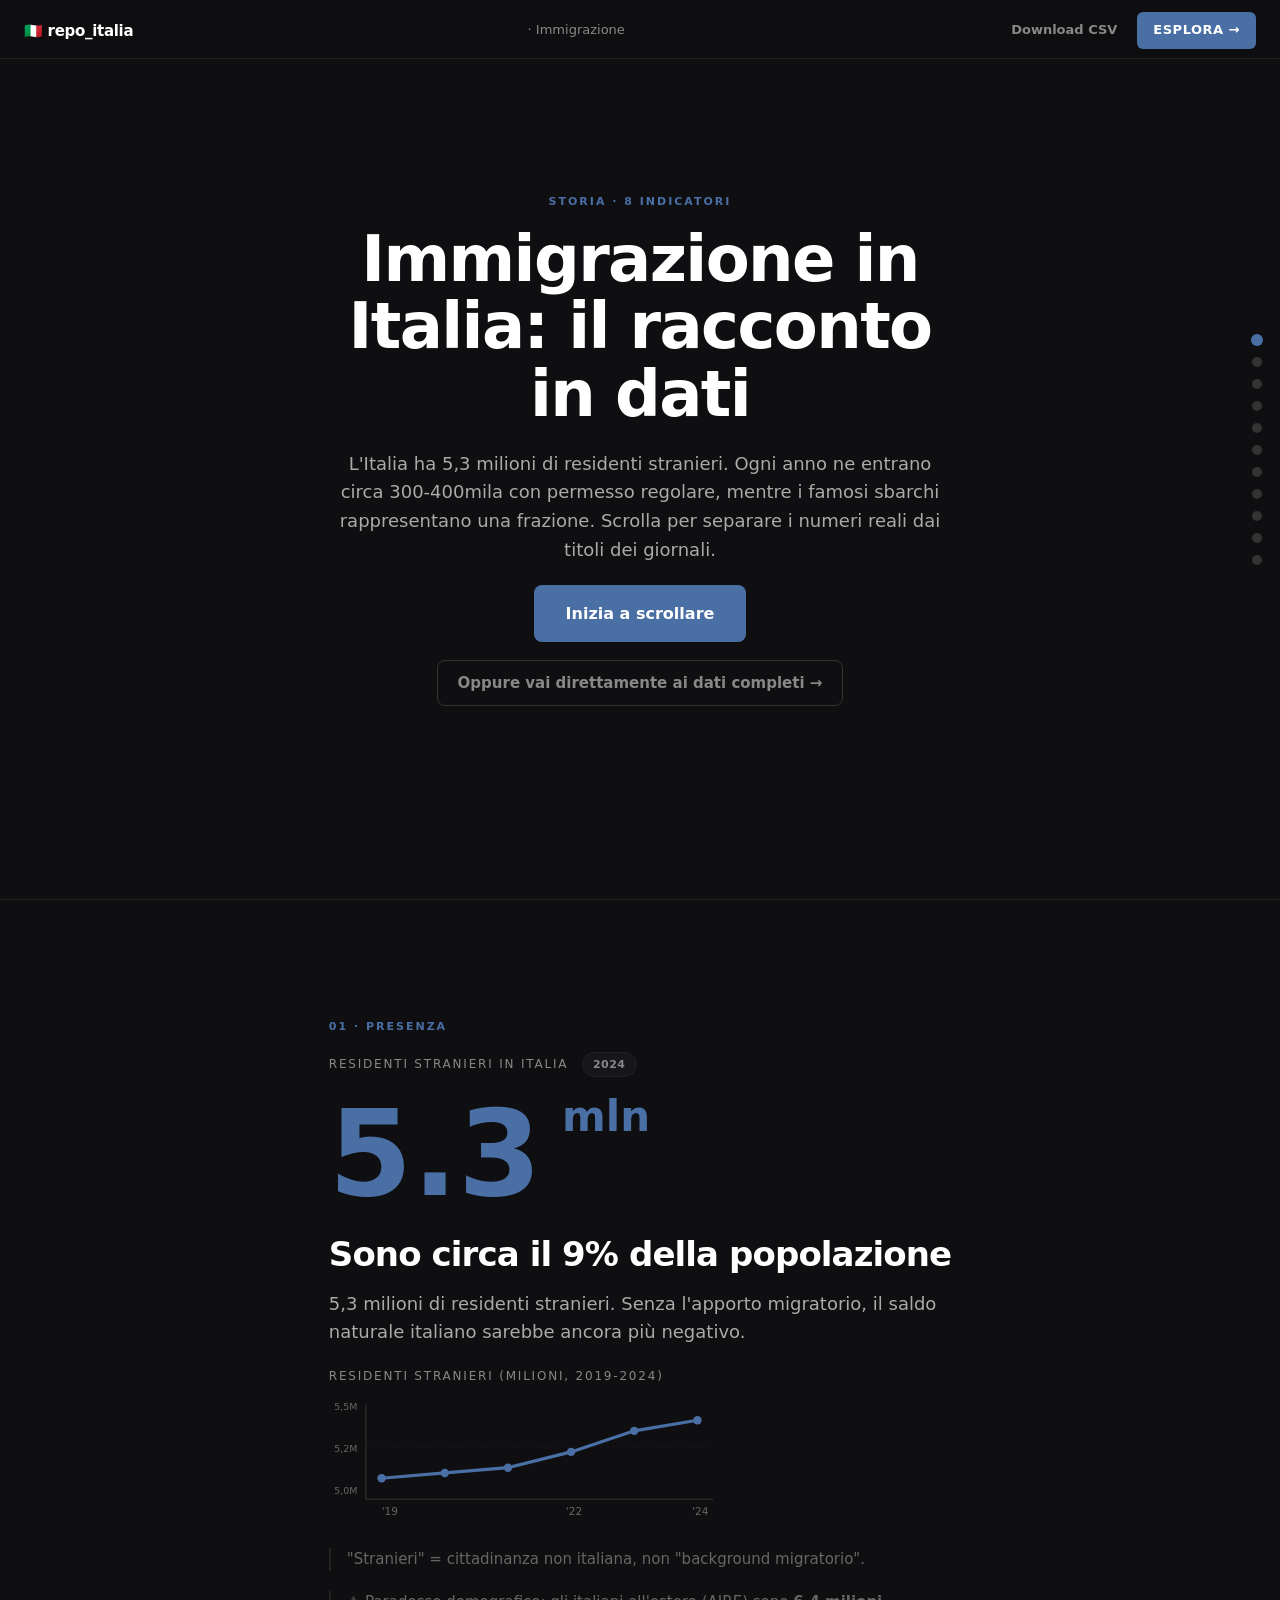
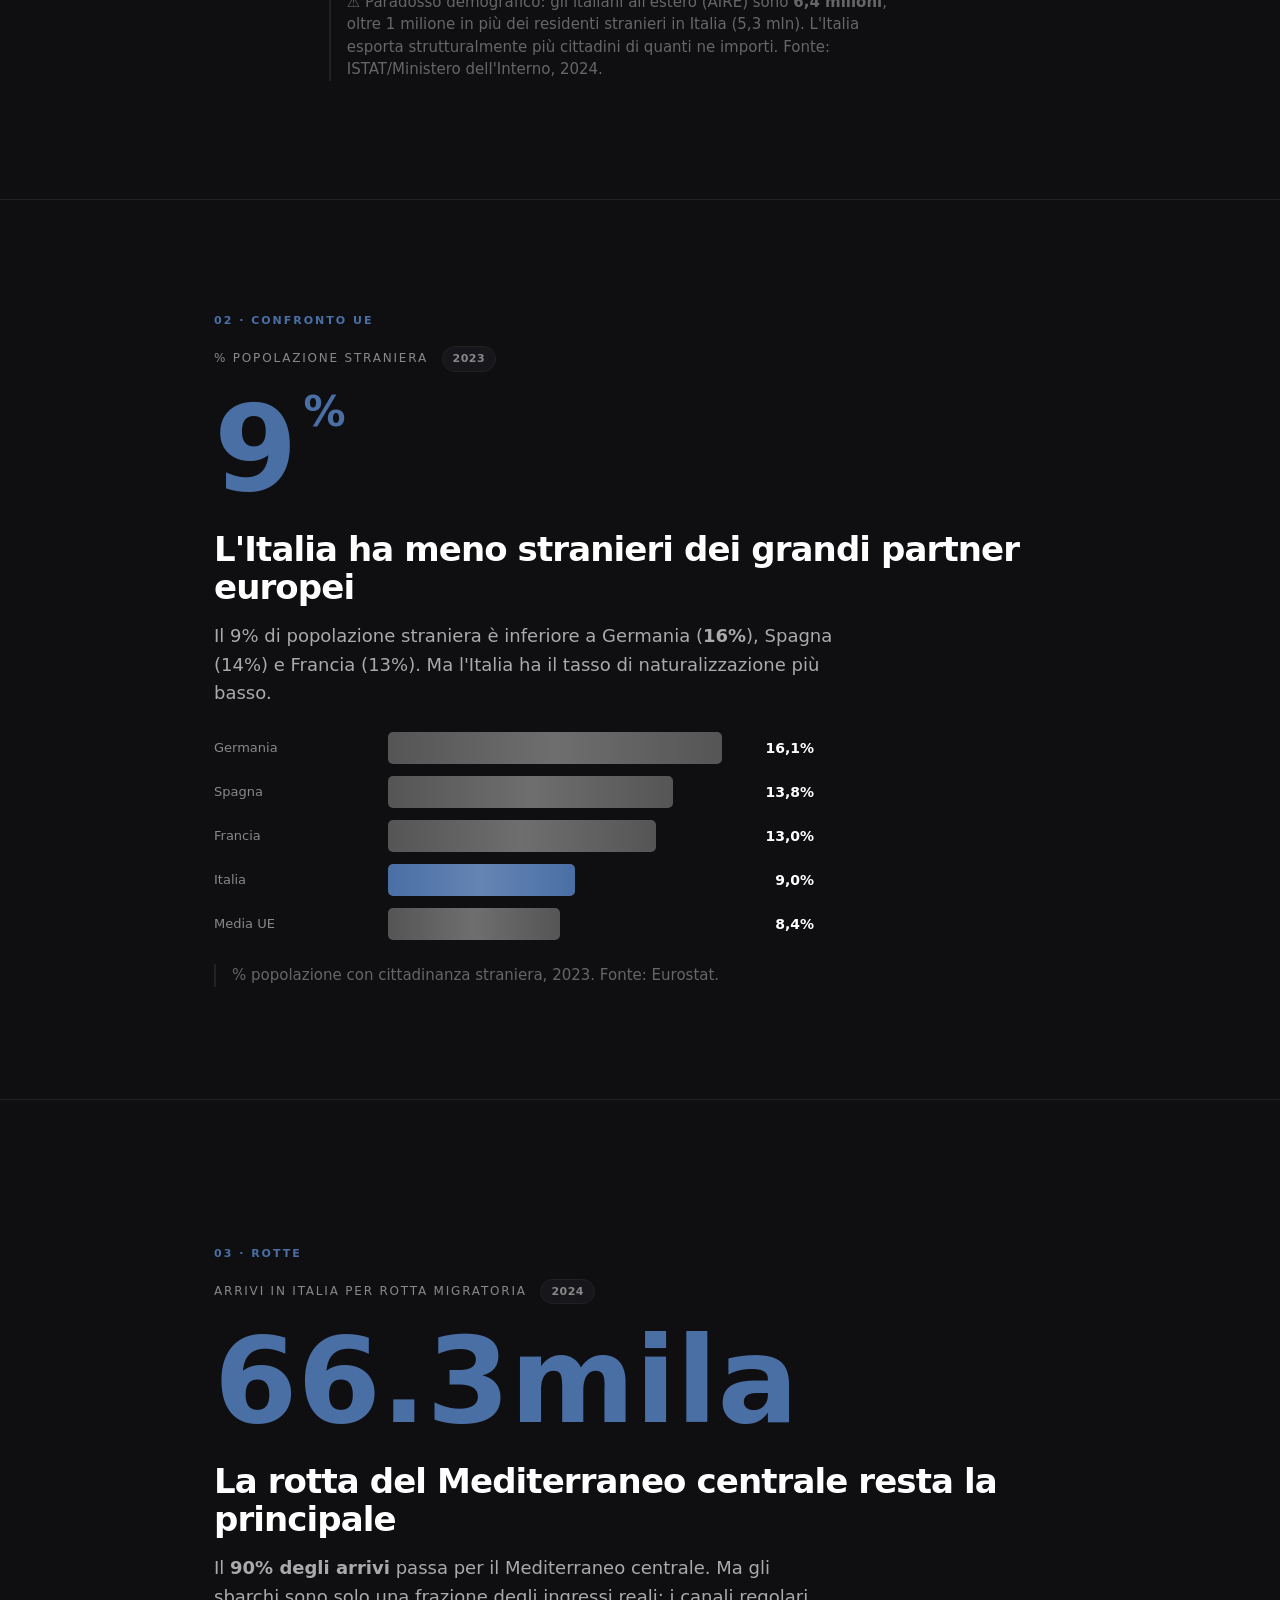
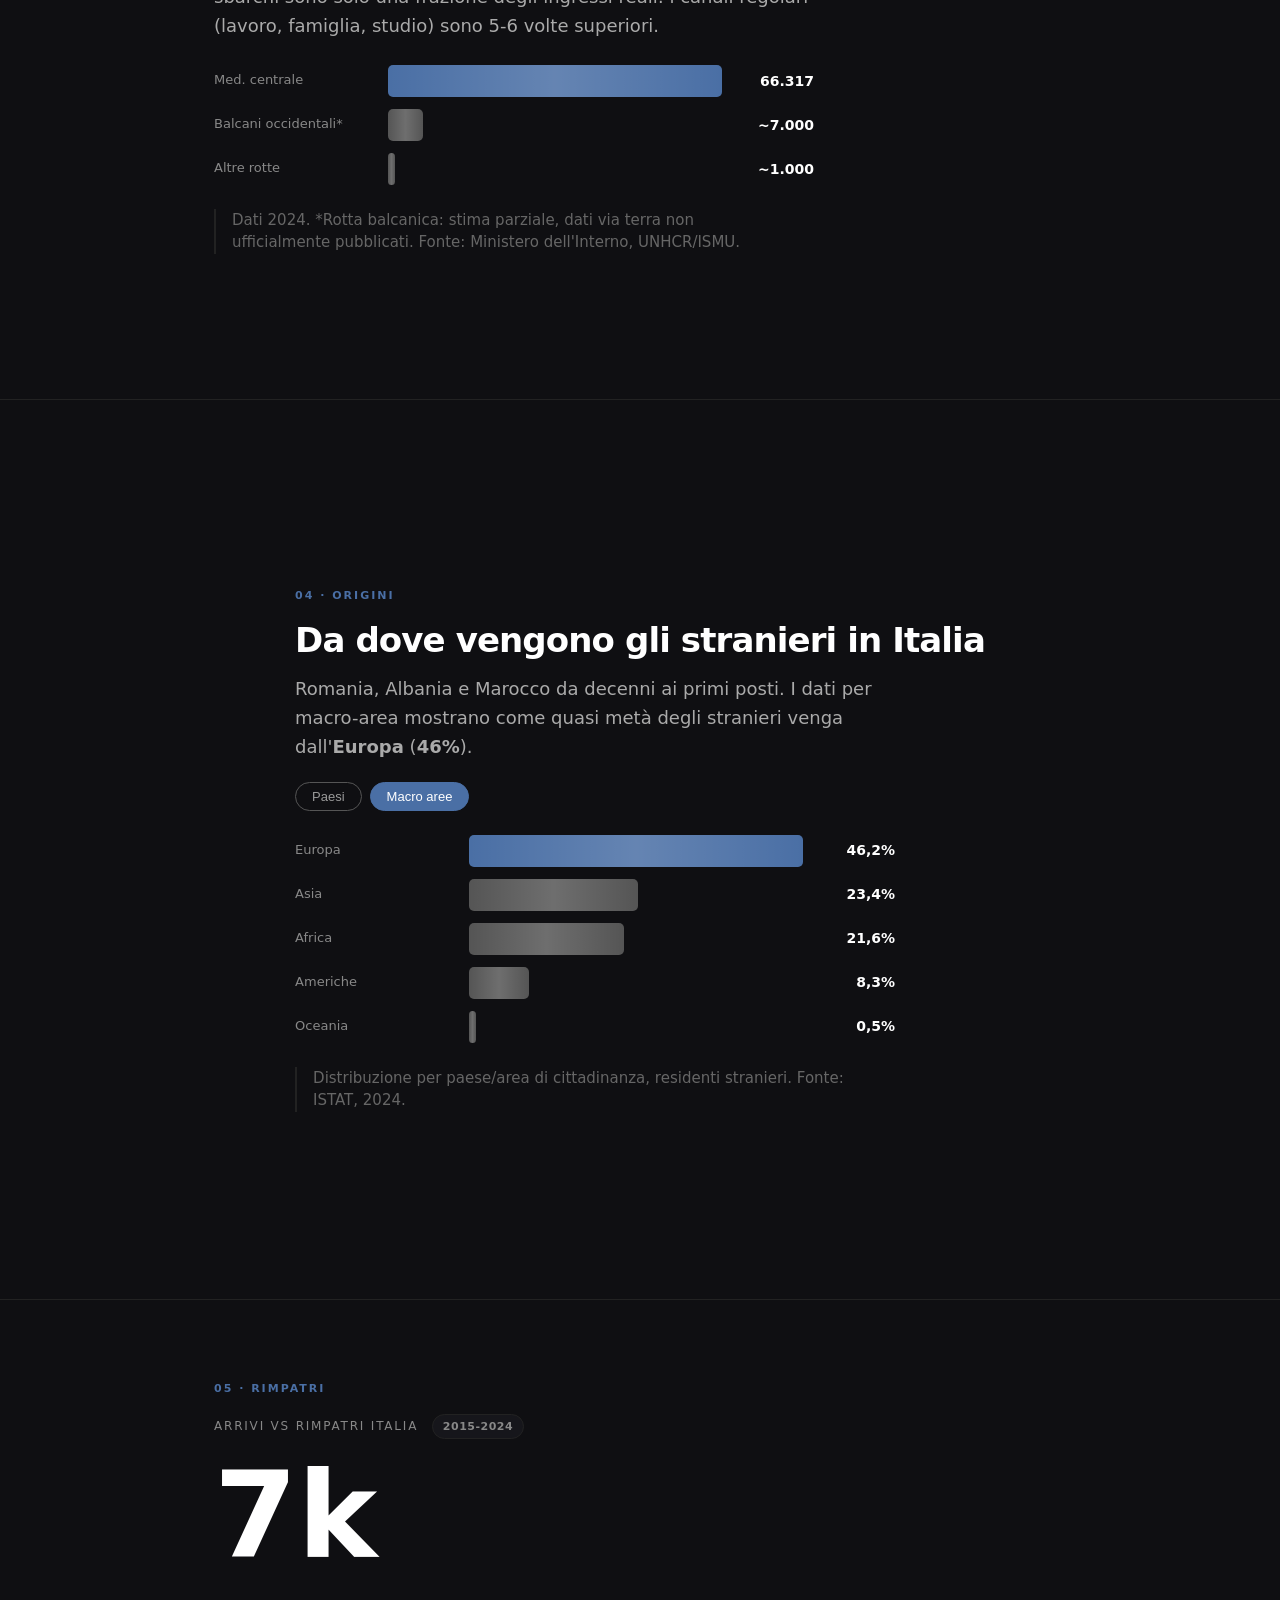
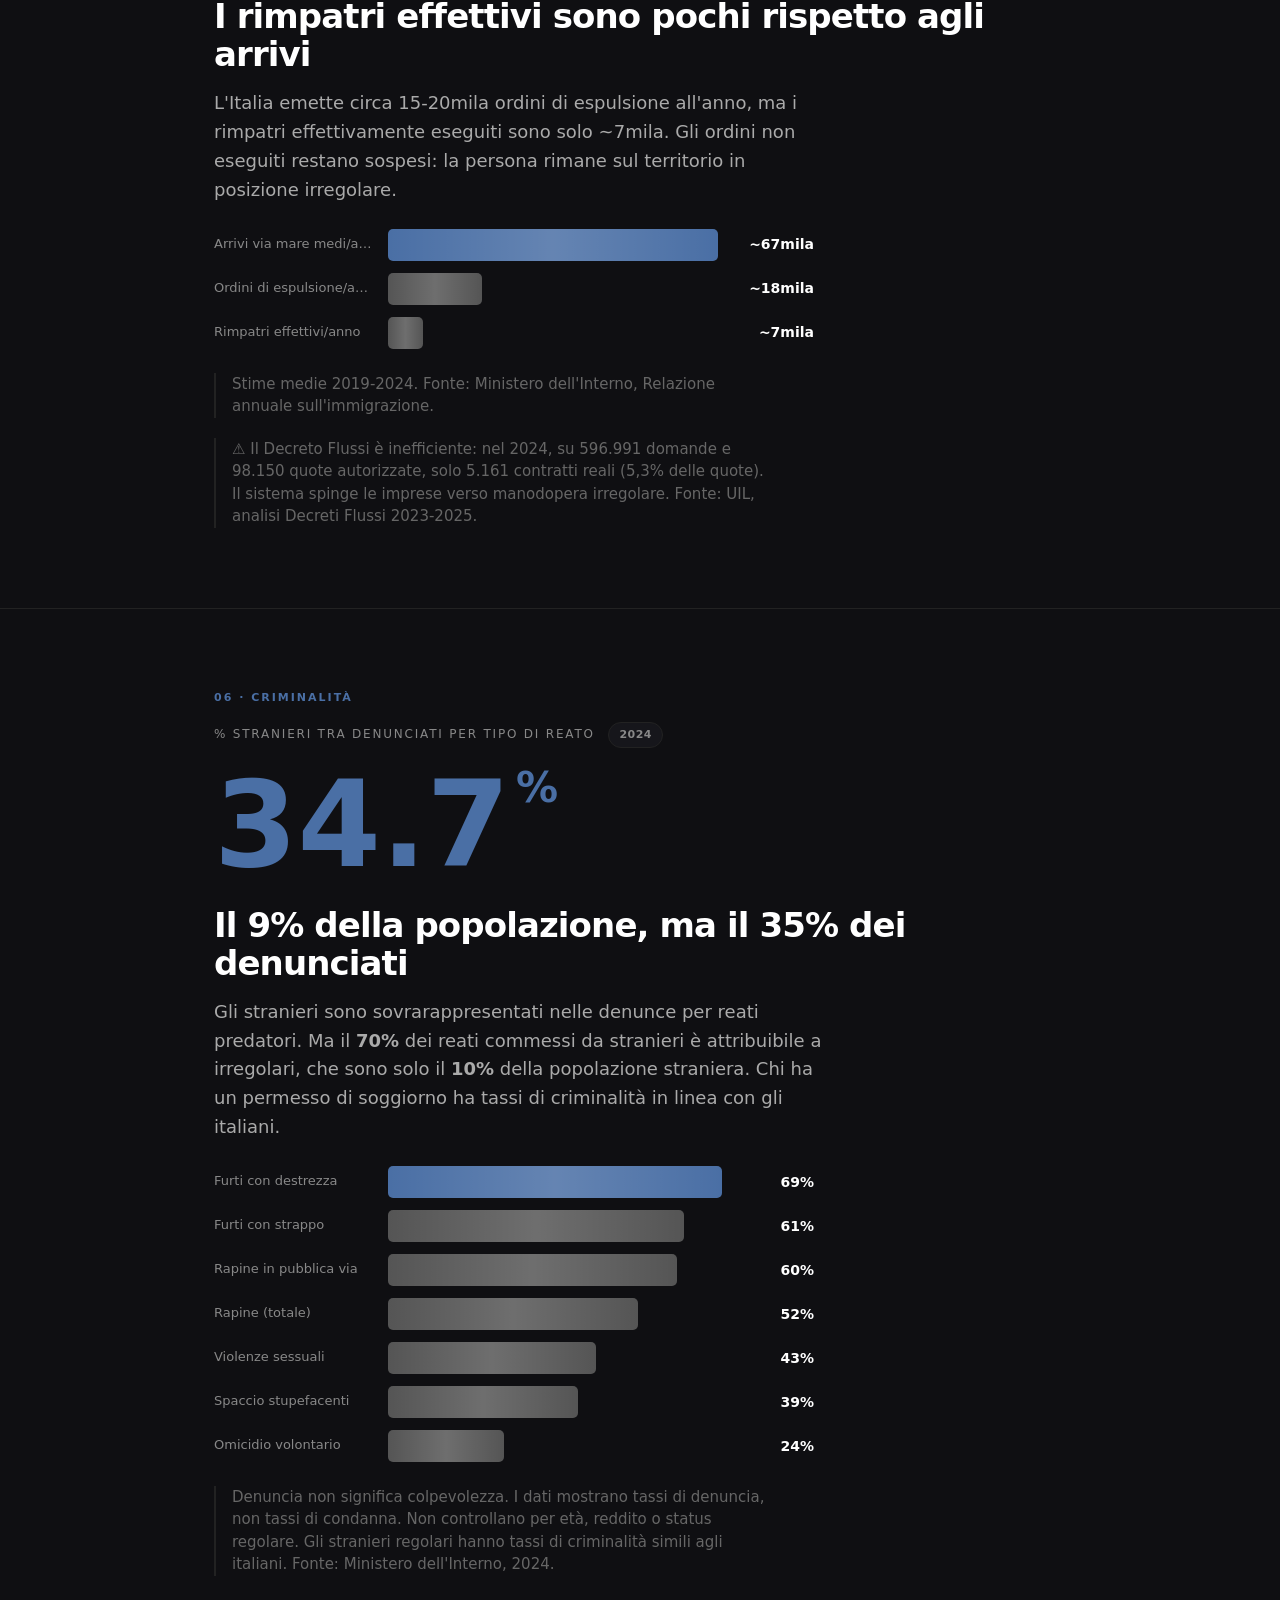
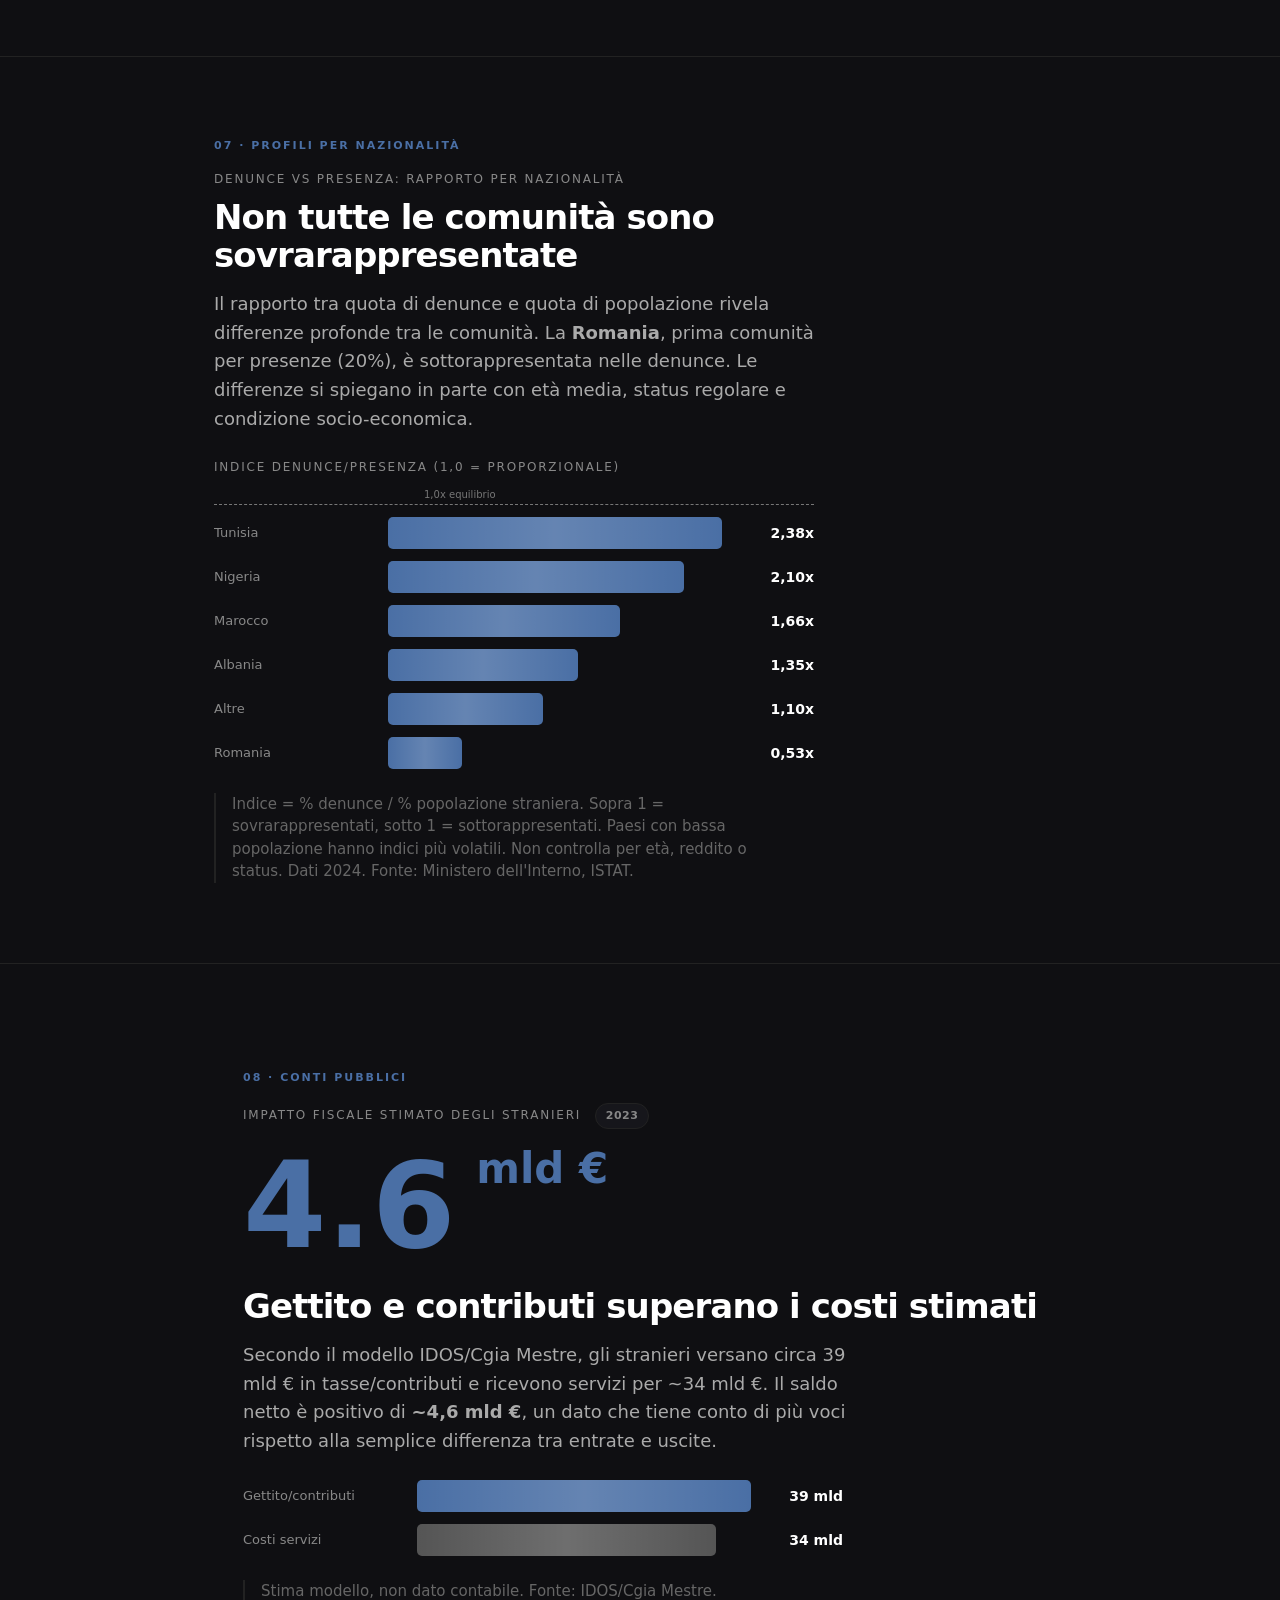
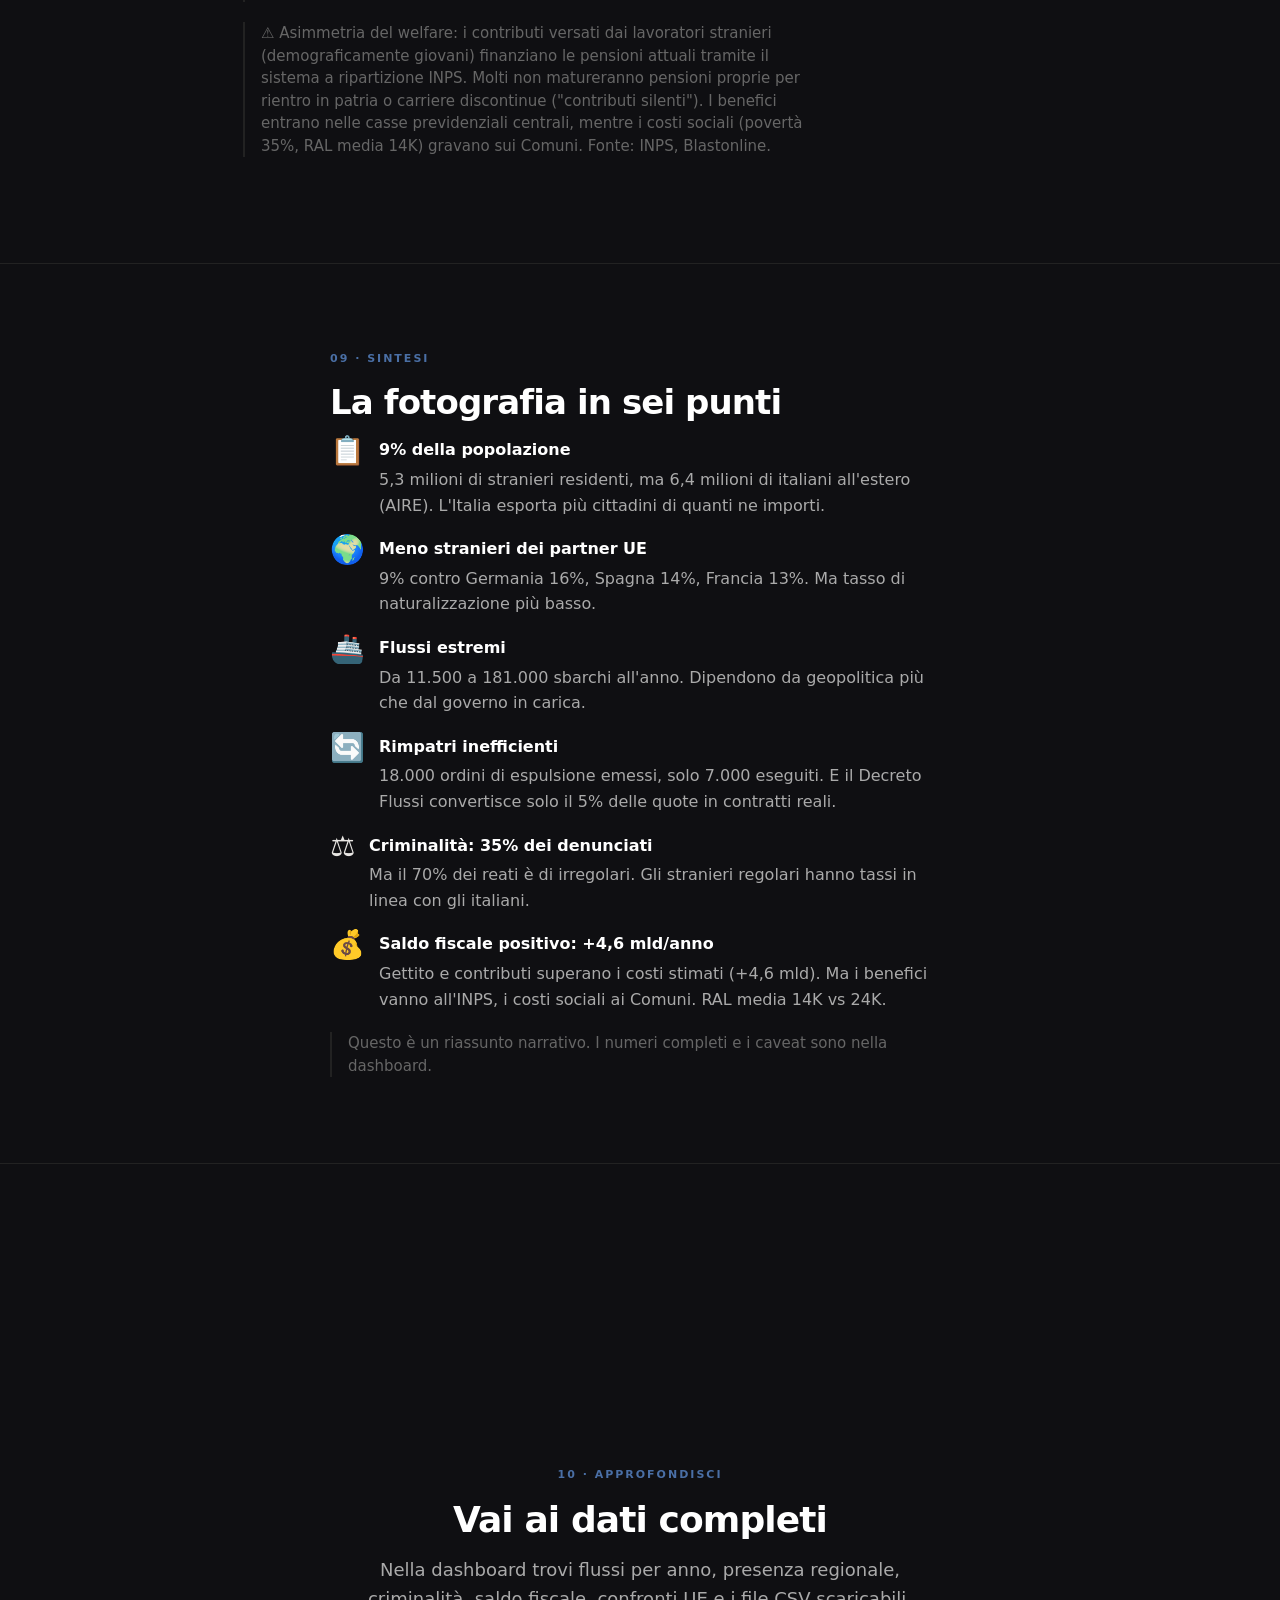
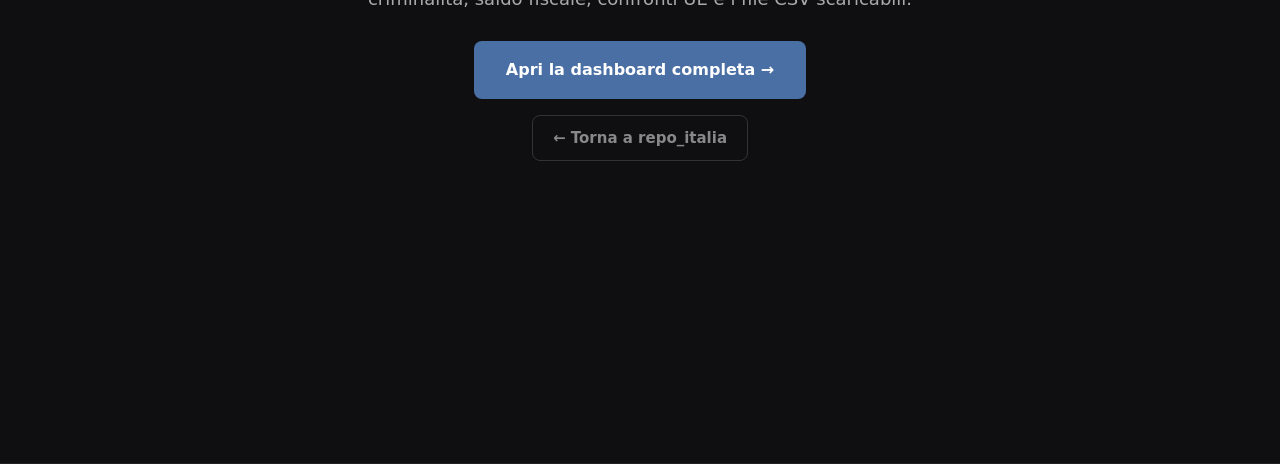
==== commit 618d9f2a: "fix: bar-label fixed width (align all tracks), ratio colors, emoji in titles, hub progress bar, READ" ====
--- a/index.html
+++ b/index.html
@@ -3,7 +3,7 @@
 <head>
   <meta charset="UTF-8">
   <meta name="viewport" content="width=device-width, initial-scale=1.0">
-  <title>🚢 Immigrazione in Italia: 8 indicatori per capire il fenomeno</title>
+  <title>Immigrazione in Italia: 8 indicatori per capire il fenomeno</title>
   <link rel="icon" href="data:image/svg+xml,%3Csvg xmlns='http://www.w3.org/2000/svg' viewBox='0 0 100 100'%3E%3Ctext y='.9em' font-size='90'%3E🚢%3C/text%3E%3C/svg%3E">
   <meta property="og:title" content="🚢 Immigrazione in Italia: 8 indicatori per capire il fenomeno">
   <meta property="og:description" content="Un racconto scorrevole su presenza, flussi, origini, criminalità e impatto economico. Poi i dati completi, tab per tab.">
--- a/base.css
+++ b/base.css
@@ -47,6 +47,7 @@
 
 /* progress bar */
 .progress{position:fixed;top:0;left:0;height:3px;background:var(--accent);z-index:200;width:0;transition:width .1s linear}
+body.hub .progress{background:var(--hub-accent)}
 
 /* sticky nav */
 .top-nav{position:fixed;top:3px;left:0;right:0;z-index:100;background:rgba(15,15,18,.95);backdrop-filter:blur(10px);border-bottom:1px solid var(--border);padding:0 24px;display:flex;align-items:center;justify-content:space-between;height:56px;transition:transform .3s ease}
@@ -146,6 +147,7 @@
 .note{font-size:13px;color:var(--text-sub);line-height:1.5}
 
 /* scrolly-telling landing extras */
+html.scrolly{scroll-snap-type:y mandatory}
 .scrolly section{min-height:100vh;display:flex;align-items:center;padding:80px 0;scroll-snap-align:start;scroll-snap-stop:always;border-bottom:1px solid var(--border)}
 .scrolly section:last-child{border-bottom:none}
 .scrolly .eyebrow{font-size:11px;font-weight:700;text-transform:uppercase;letter-spacing:2px;color:var(--accent);margin-bottom:16px;opacity:0;transform:translateY(10px);transition:all .6s ease}
@@ -174,7 +176,7 @@
 
 .scrolly .bar::after{content:"";position:absolute;top:0;left:0;right:0;bottom:0;background:linear-gradient(90deg,transparent,rgba(255,255,255,.15),transparent);animation:shimmer 2.5s infinite}
 @keyframes shimmer{0%{transform:translateX(-100%)}100%{transform:translateX(100%)}}
-.scrolly .bar-label{min-width:140px;max-width:200px;color:var(--text-dim);font-size:13px;flex-shrink:0}
+.scrolly .bar-label{width:160px;min-width:160px;color:var(--text-dim);font-size:13px;flex-shrink:0;overflow:hidden;text-overflow:ellipsis;white-space:nowrap}
 .scrolly .bar-value{color:#fff;font-weight:700;min-width:60px;text-align:right;font-size:14px;flex-shrink:0}
 
 .scrolly .small-table{width:100%;border-collapse:collapse;font-size:15px;margin-top:18px}
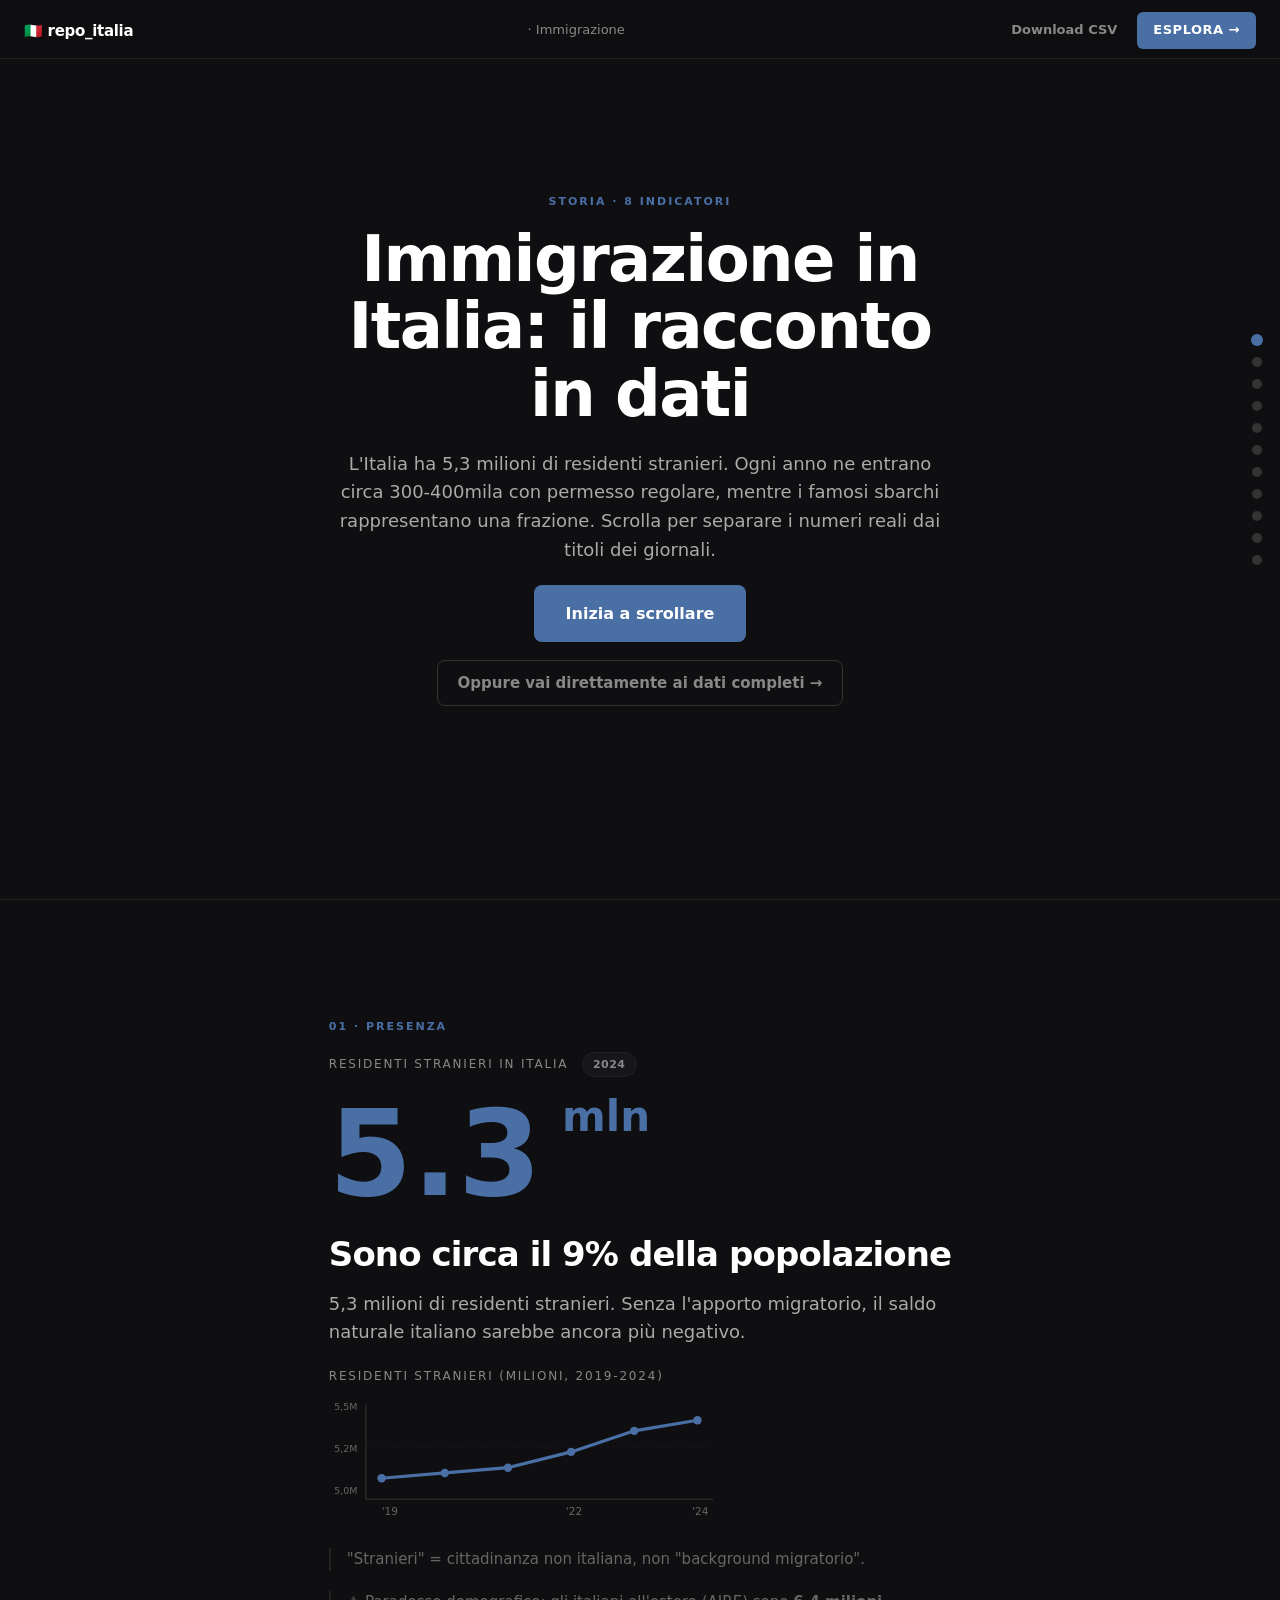
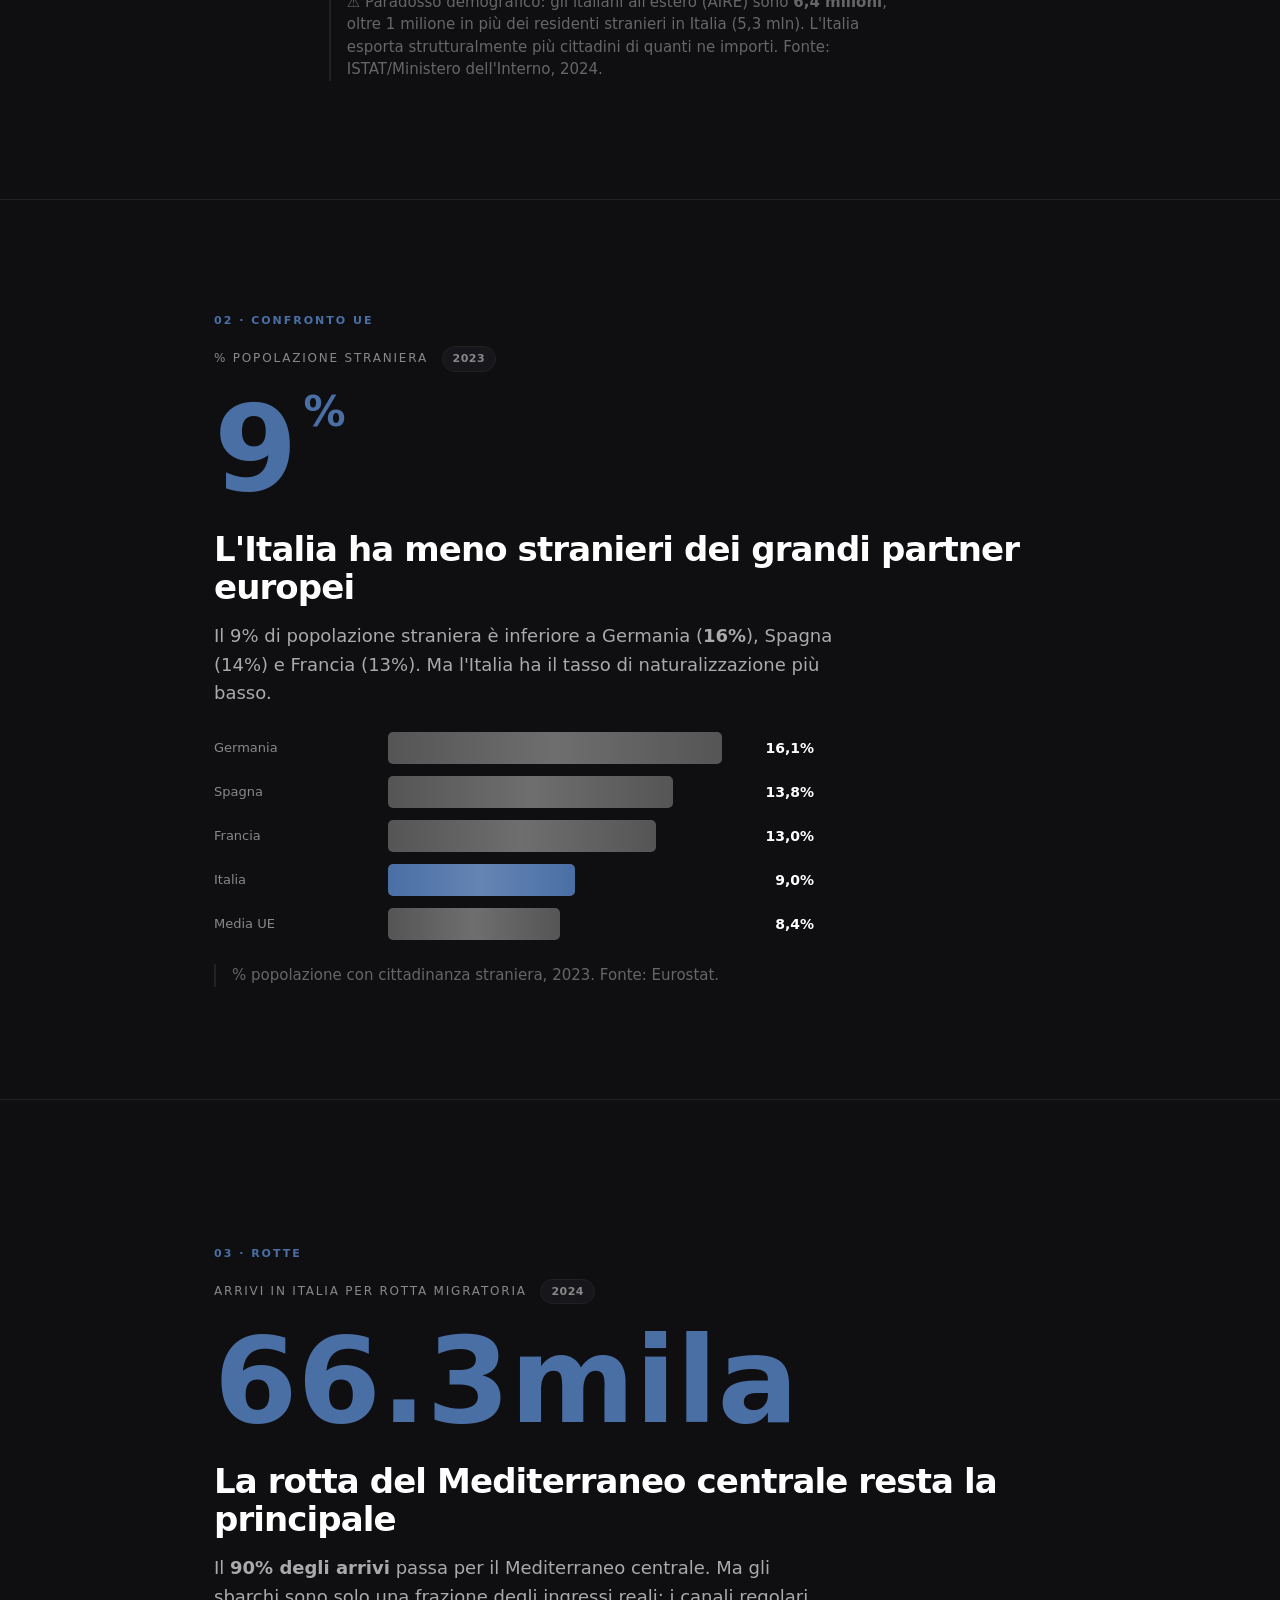
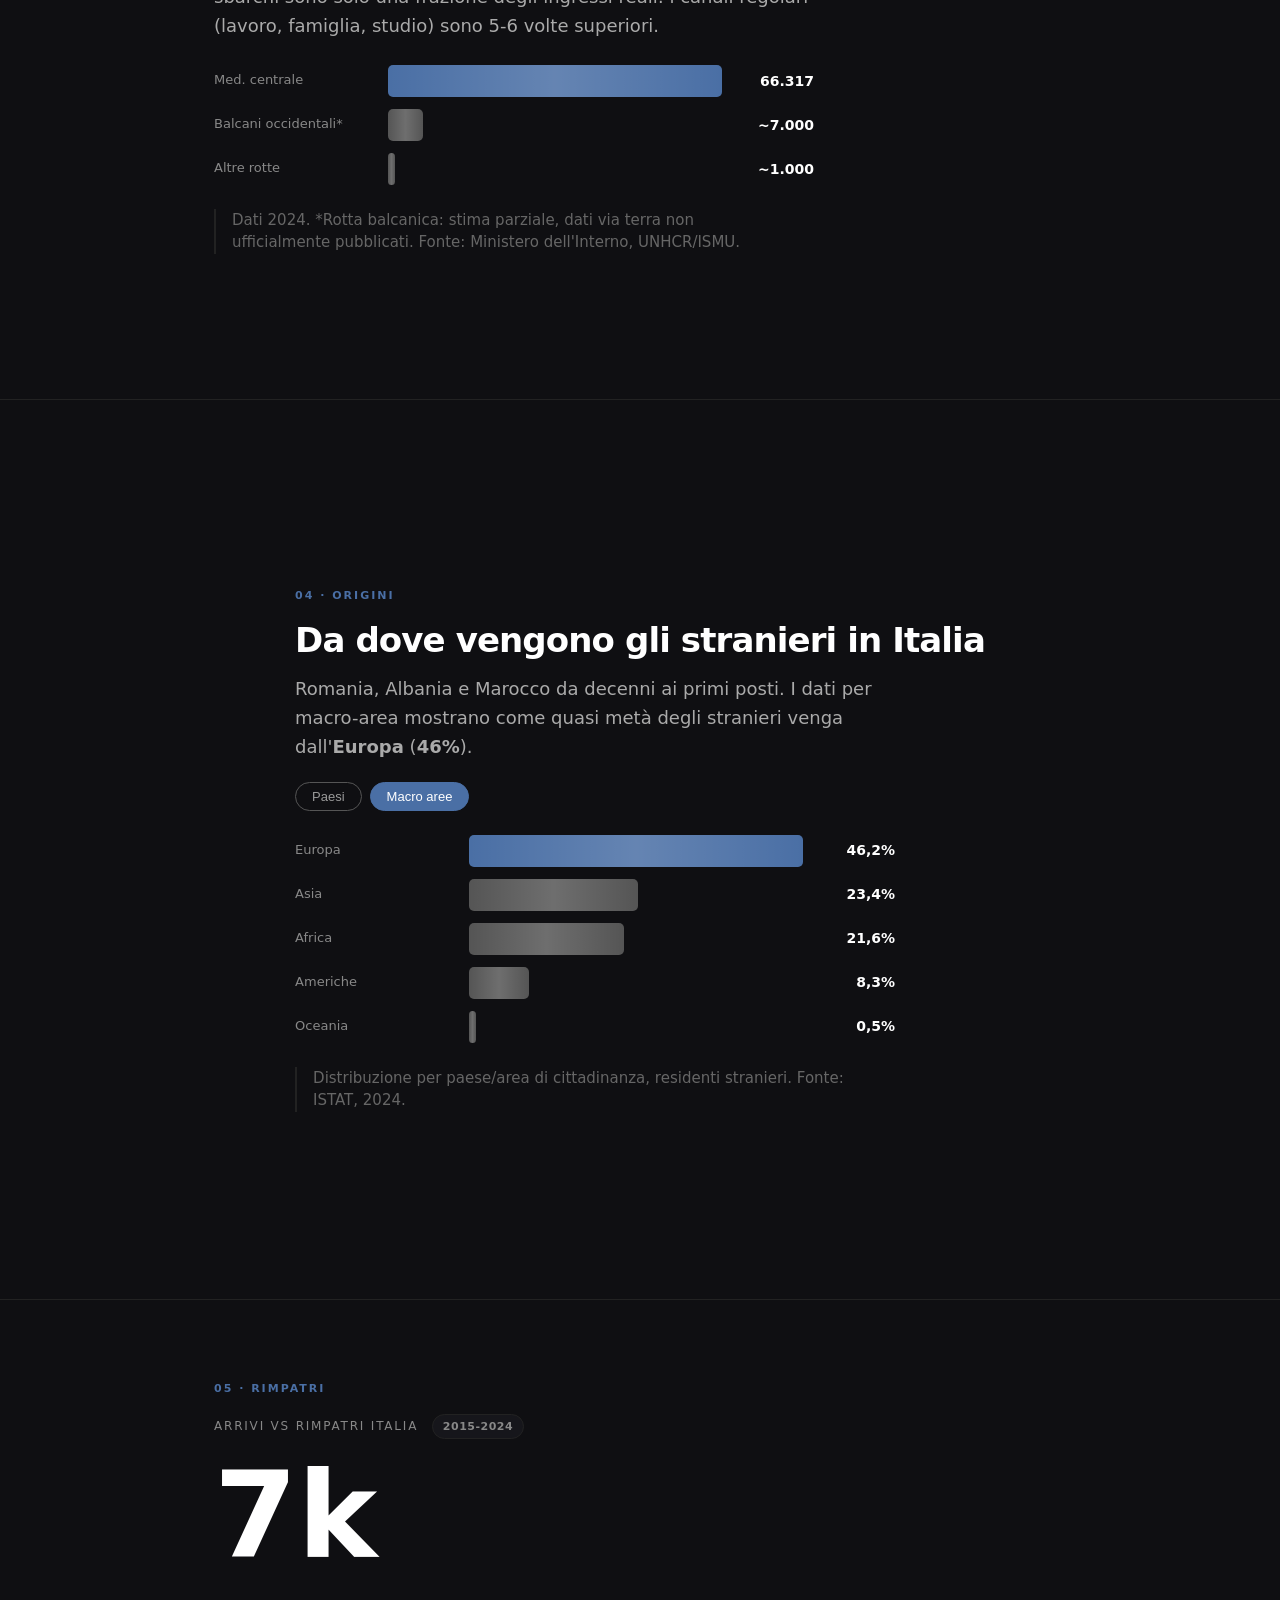
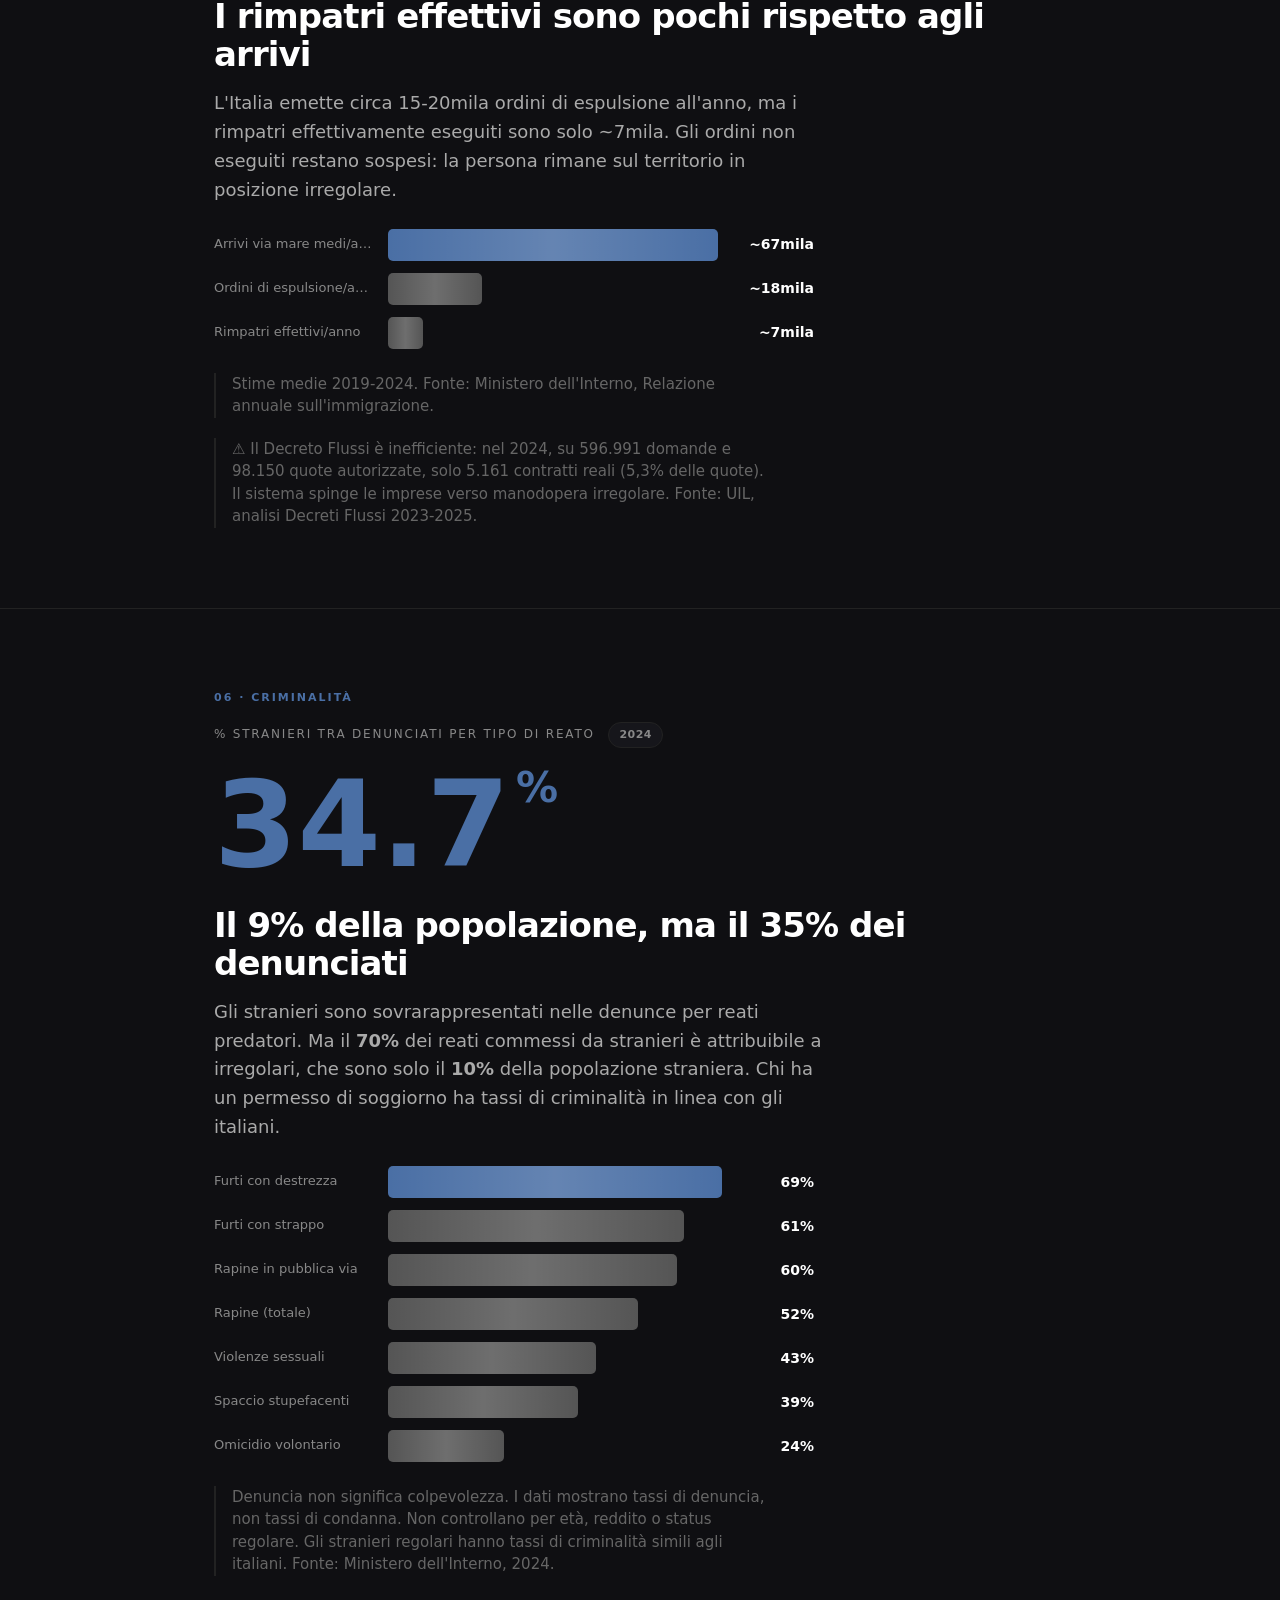
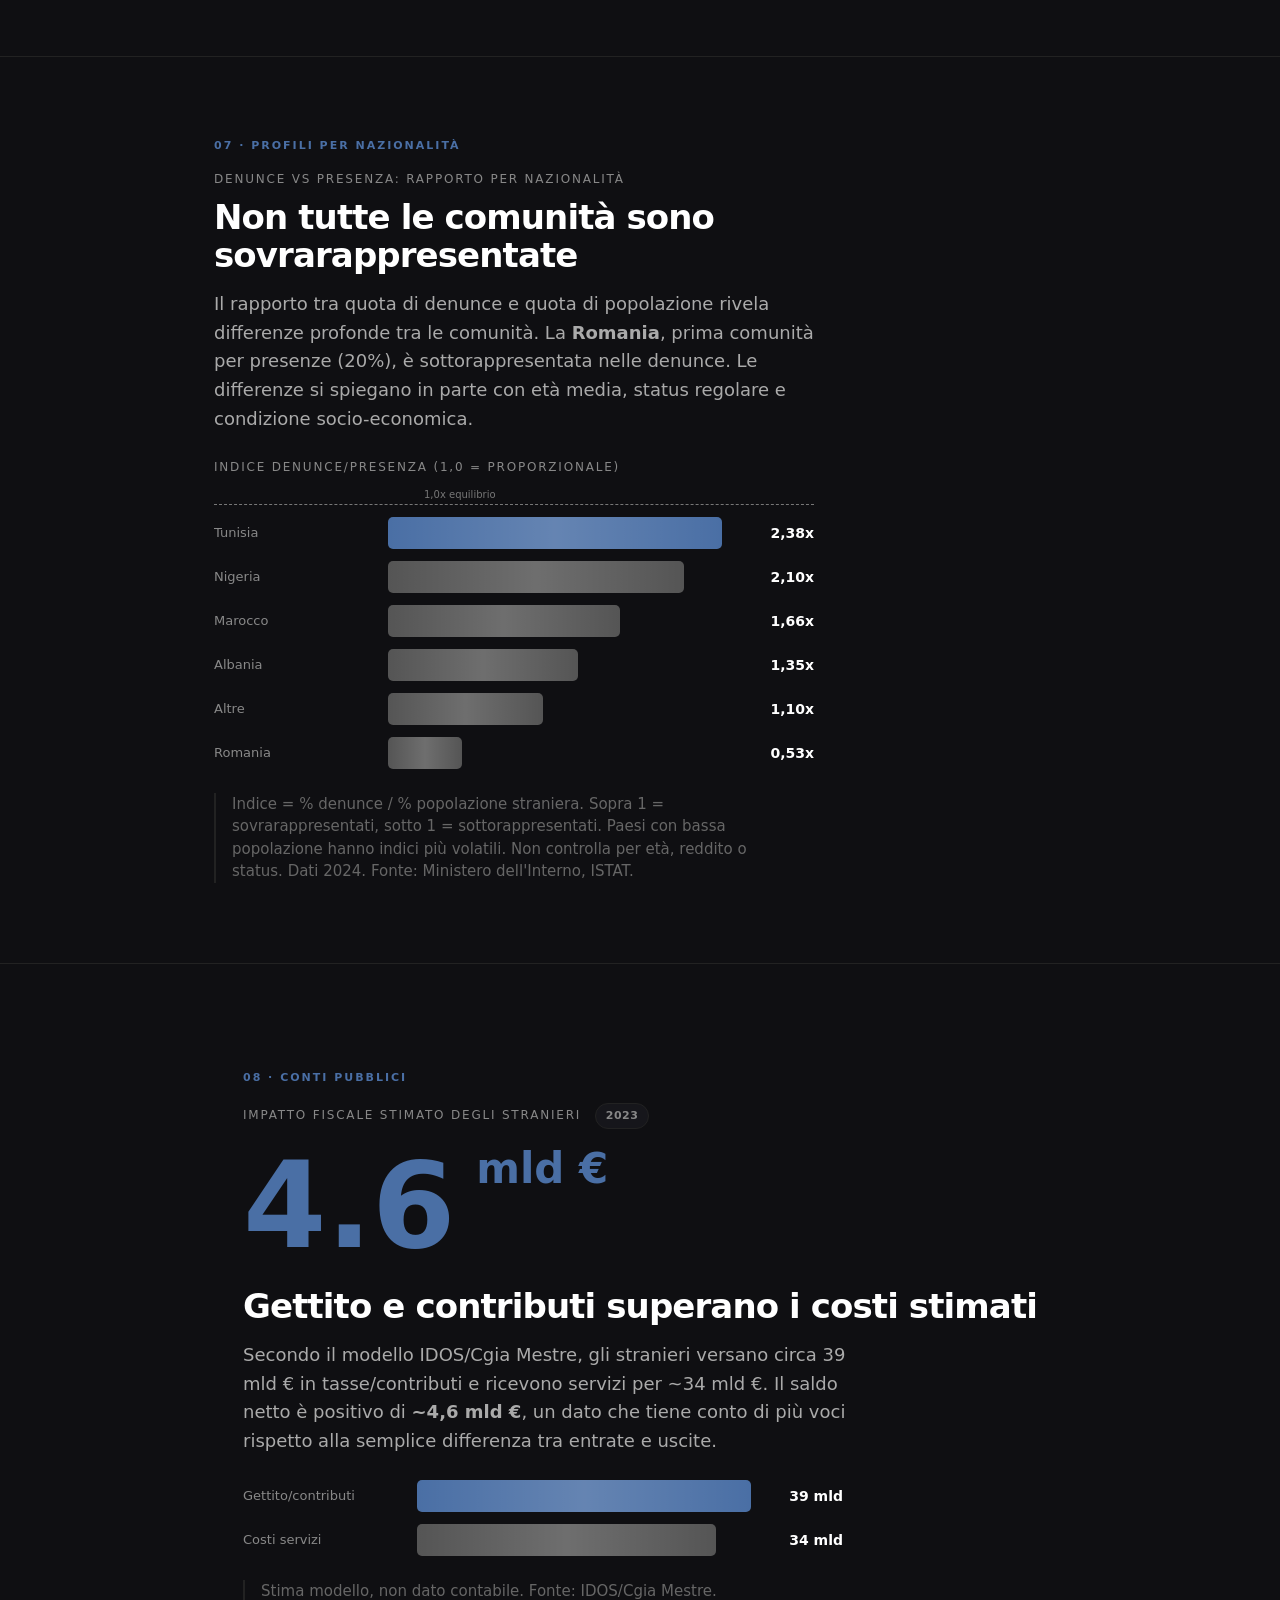
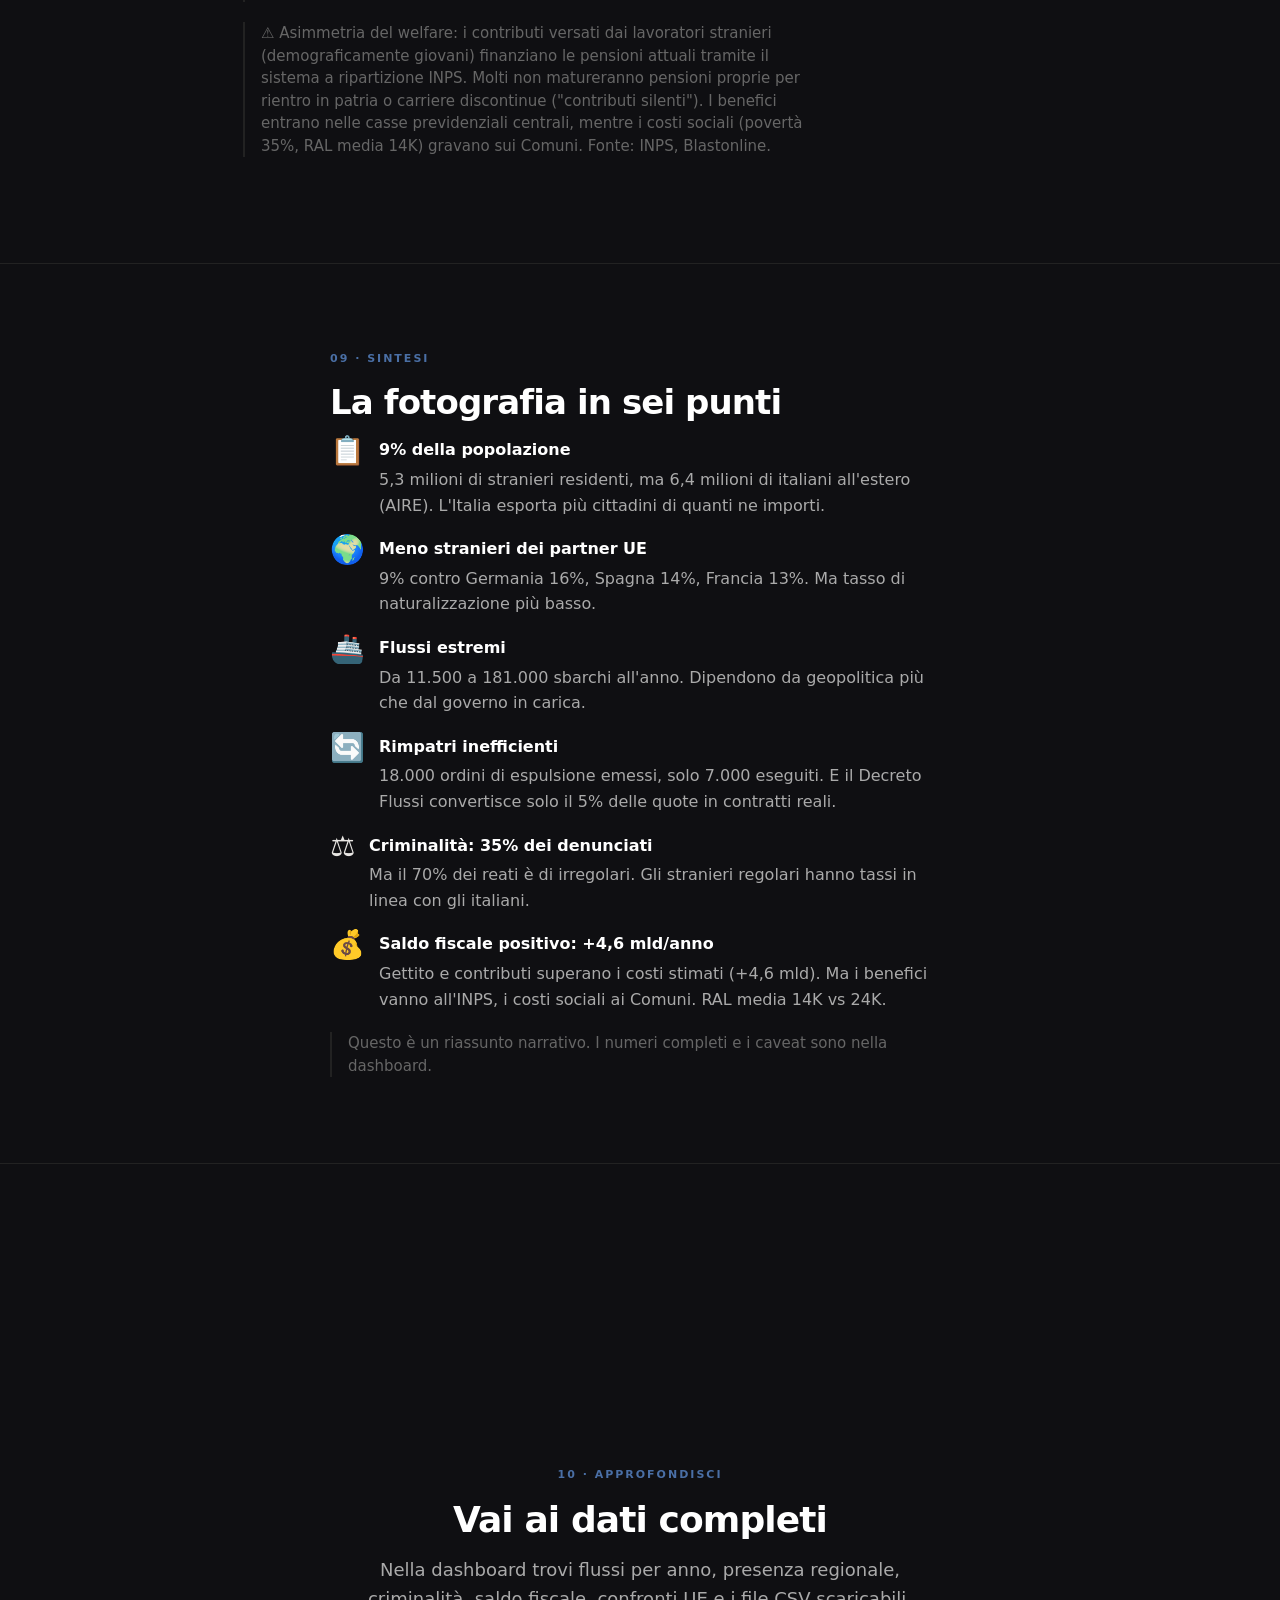
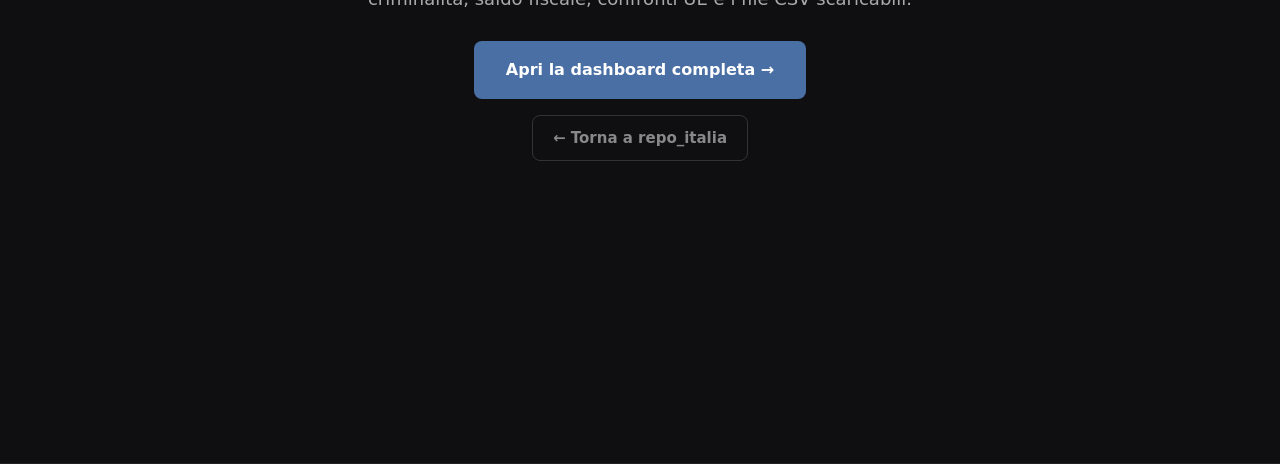
==== commit 7d928269: "fix: ratio chart colors - Tunisia accent, others neutral" ====
--- a/index.html
+++ b/index.html
@@ -200,11 +200,11 @@
           <span style="position:absolute;left:35%;top:2px;font-size:10px;color:#777;white-space:nowrap">1,0x equilibrio</span>
         </div>
         <div class="bar-wrap"><div class="bar-label">Tunisia</div><div class="bar-track"><div class="bar accent" data-width="95"></div></div><div class="bar-value">2,38x</div></div>
-        <div class="bar-wrap"><div class="bar-label">Nigeria</div><div class="bar-track"><div class="bar accent" data-width="84"></div></div><div class="bar-value">2,10x</div></div>
-        <div class="bar-wrap"><div class="bar-label">Marocco</div><div class="bar-track"><div class="bar accent" data-width="66"></div></div><div class="bar-value">1,66x</div></div>
-        <div class="bar-wrap"><div class="bar-label">Albania</div><div class="bar-track"><div class="bar accent" data-width="54"></div></div><div class="bar-value">1,35x</div></div>
-        <div class="bar-wrap"><div class="bar-label">Altre</div><div class="bar-track"><div class="bar accent" data-width="44"></div></div><div class="bar-value">1,10x</div></div>
-        <div class="bar-wrap"><div class="bar-label">Romania</div><div class="bar-track"><div class="bar accent" data-width="21"></div></div><div class="bar-value">0,53x</div></div>
+        <div class="bar-wrap"><div class="bar-label">Nigeria</div><div class="bar-track"><div class="bar neutral" data-width="84"></div></div><div class="bar-value">2,10x</div></div>
+        <div class="bar-wrap"><div class="bar-label">Marocco</div><div class="bar-track"><div class="bar neutral" data-width="66"></div></div><div class="bar-value">1,66x</div></div>
+        <div class="bar-wrap"><div class="bar-label">Albania</div><div class="bar-track"><div class="bar neutral" data-width="54"></div></div><div class="bar-value">1,35x</div></div>
+        <div class="bar-wrap"><div class="bar-label">Altre</div><div class="bar-track"><div class="bar neutral" data-width="44"></div></div><div class="bar-value">1,10x</div></div>
+        <div class="bar-wrap"><div class="bar-label">Romania</div><div class="bar-track"><div class="bar neutral" data-width="21"></div></div><div class="bar-value">0,53x</div></div>
       </div>
       <div class="note">Indice = % denunce / % popolazione straniera. Sopra 1 = sovrarappresentati, sotto 1 = sottorappresentati. Paesi con bassa popolazione hanno indici più volatili. Non controlla per età, reddito o status. Dati 2024. Fonte: Ministero dell'Interno, ISTAT.</div>
     </div>
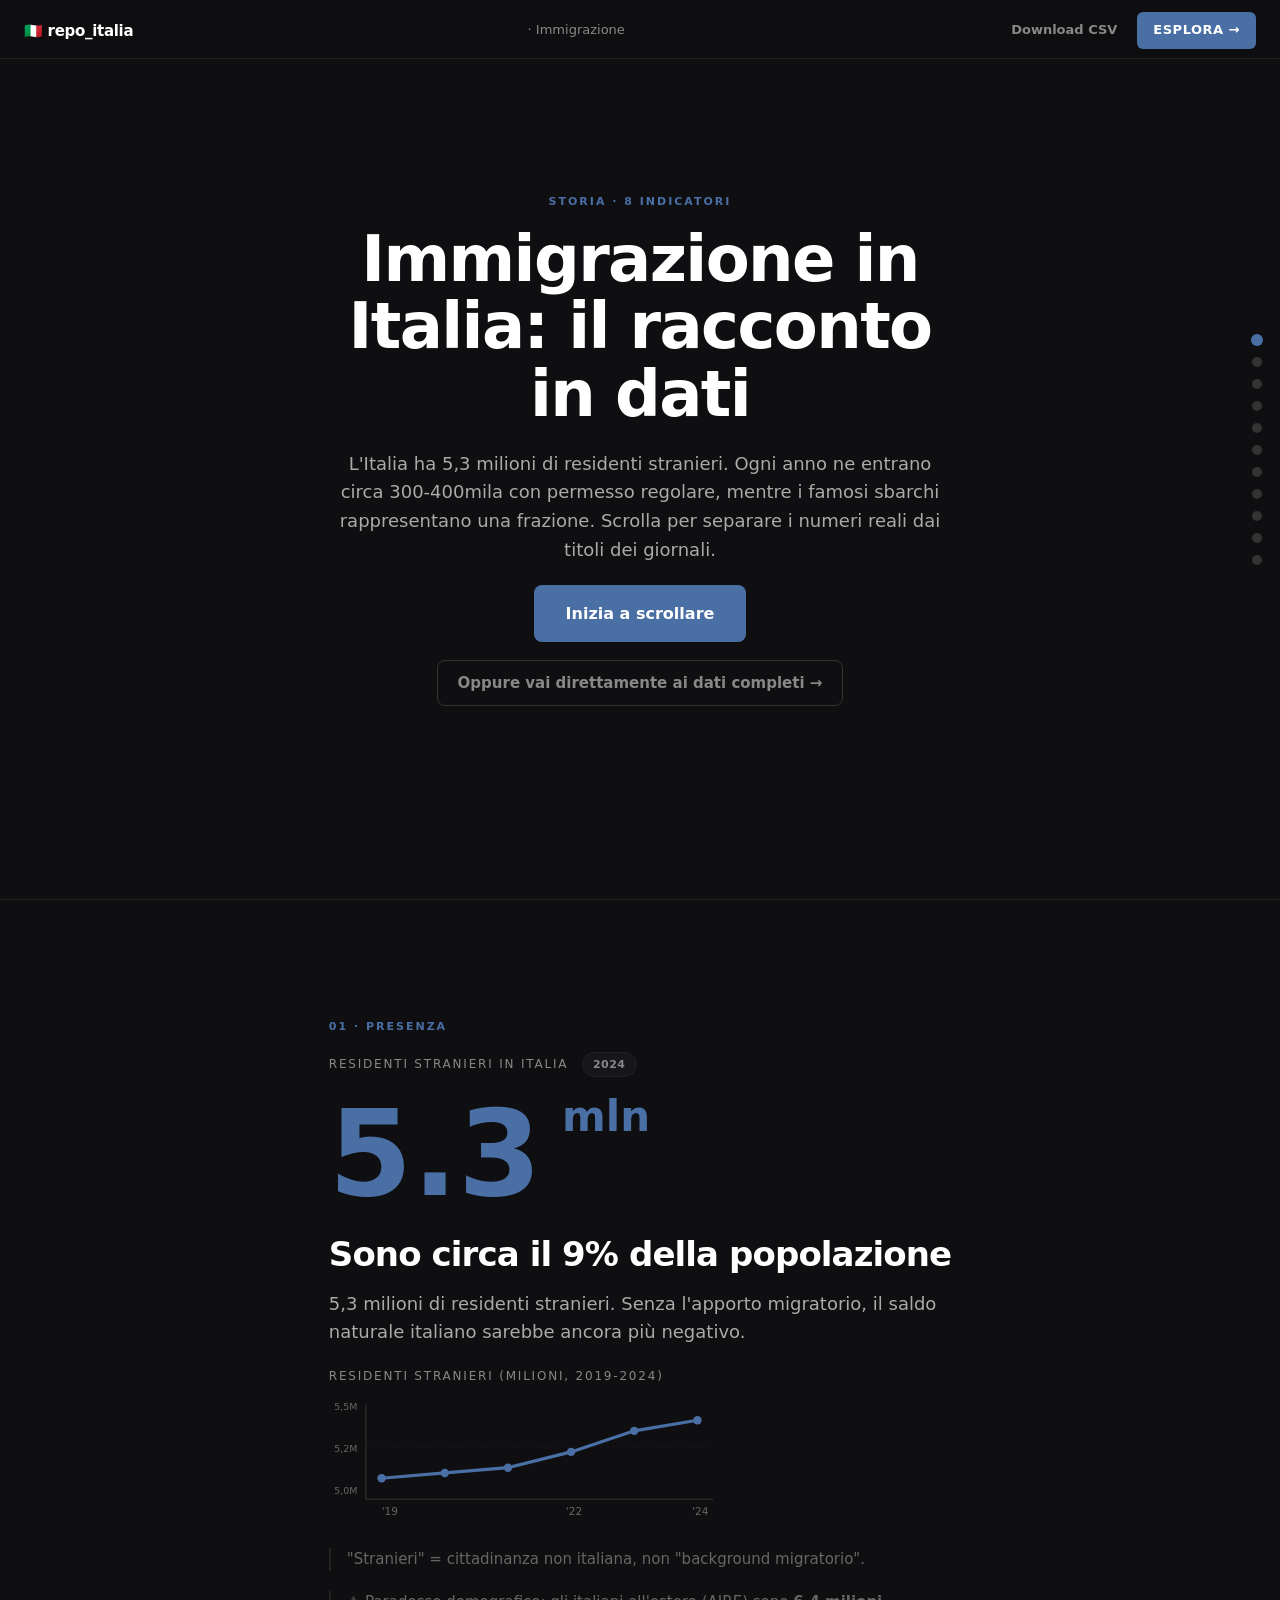
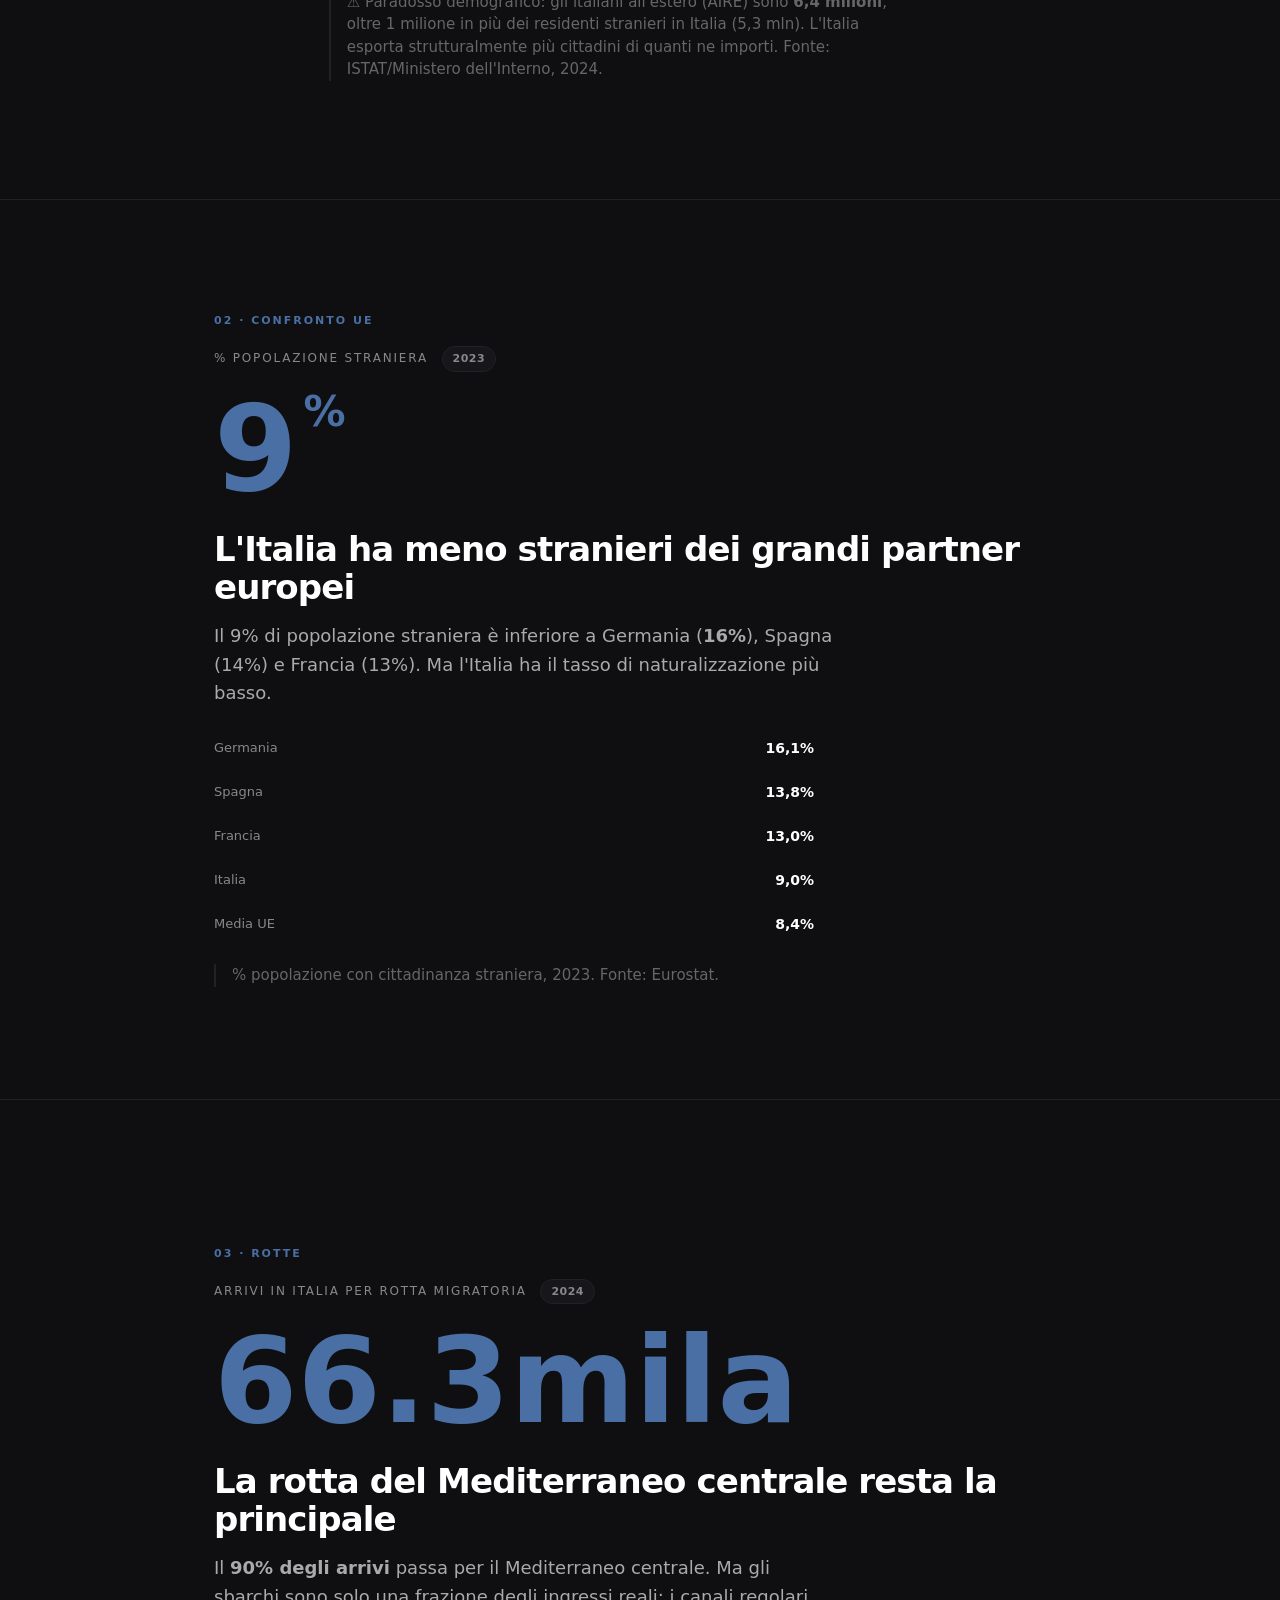
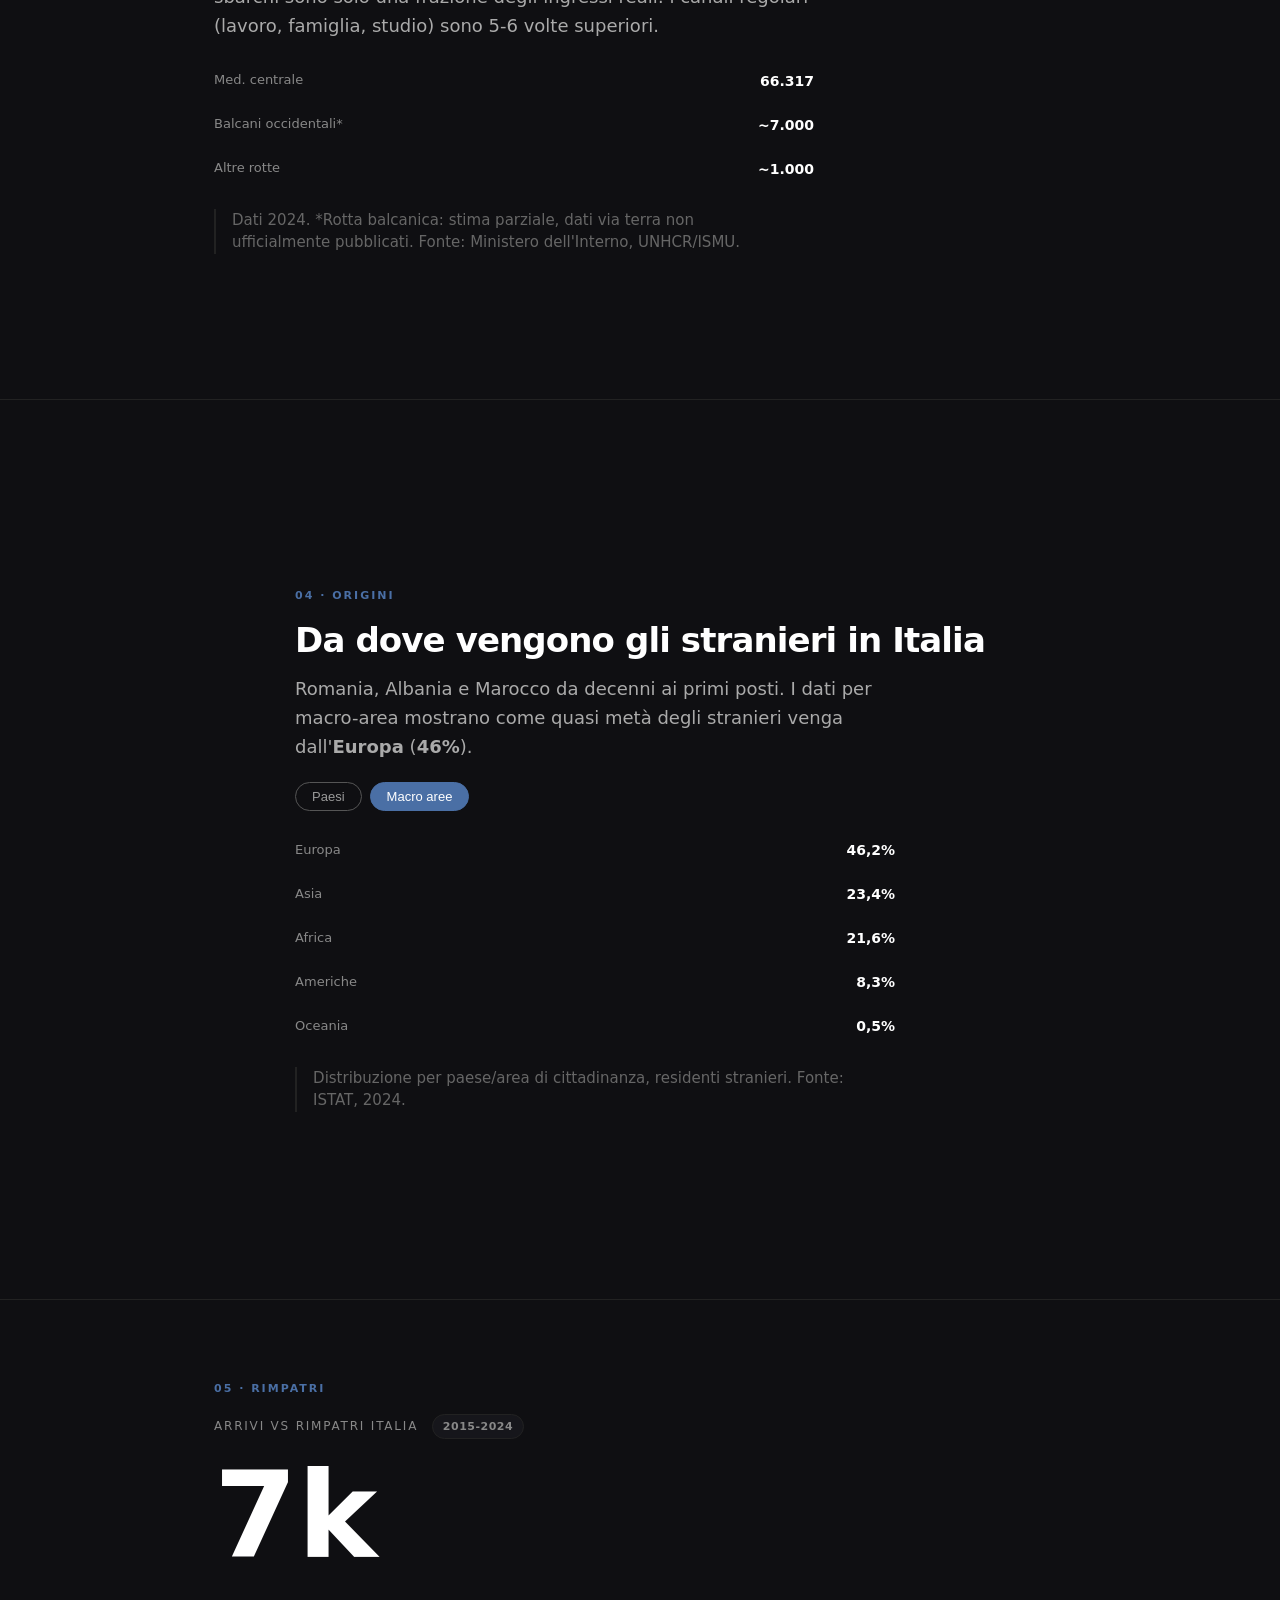
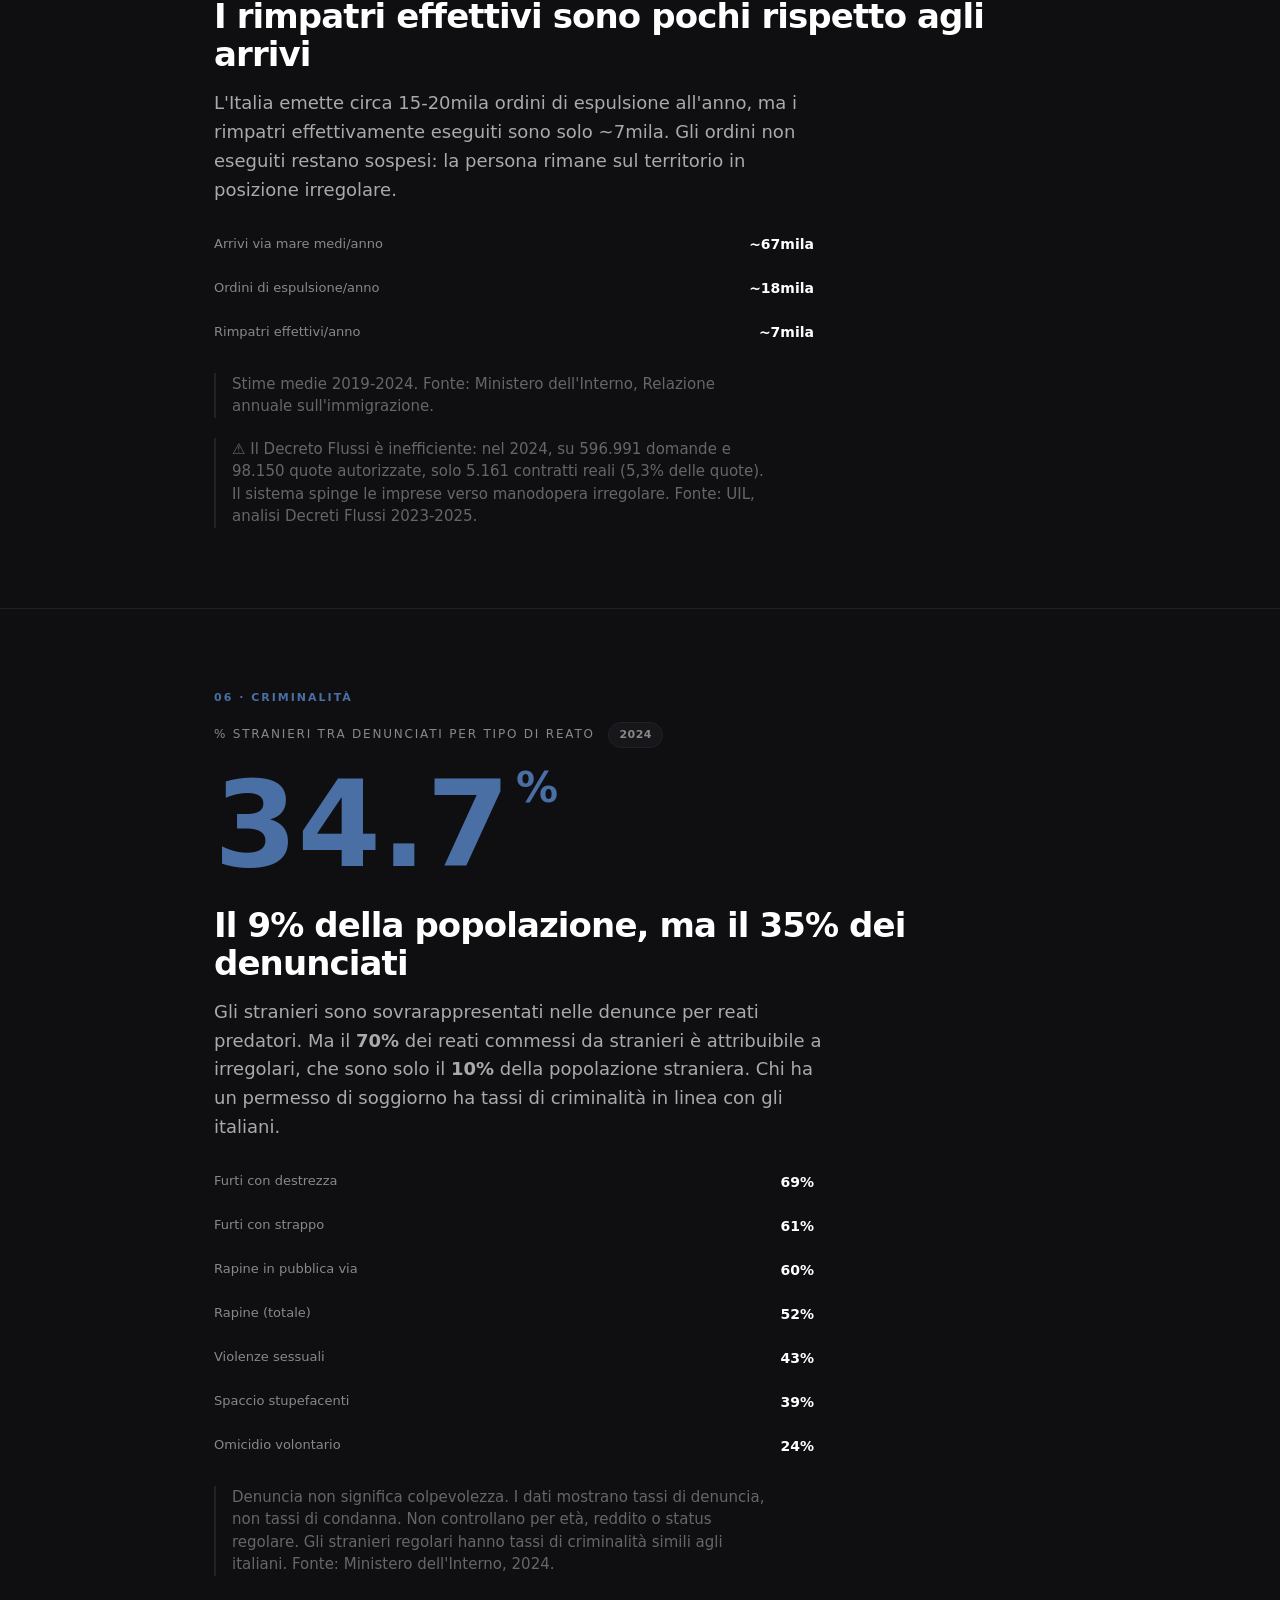
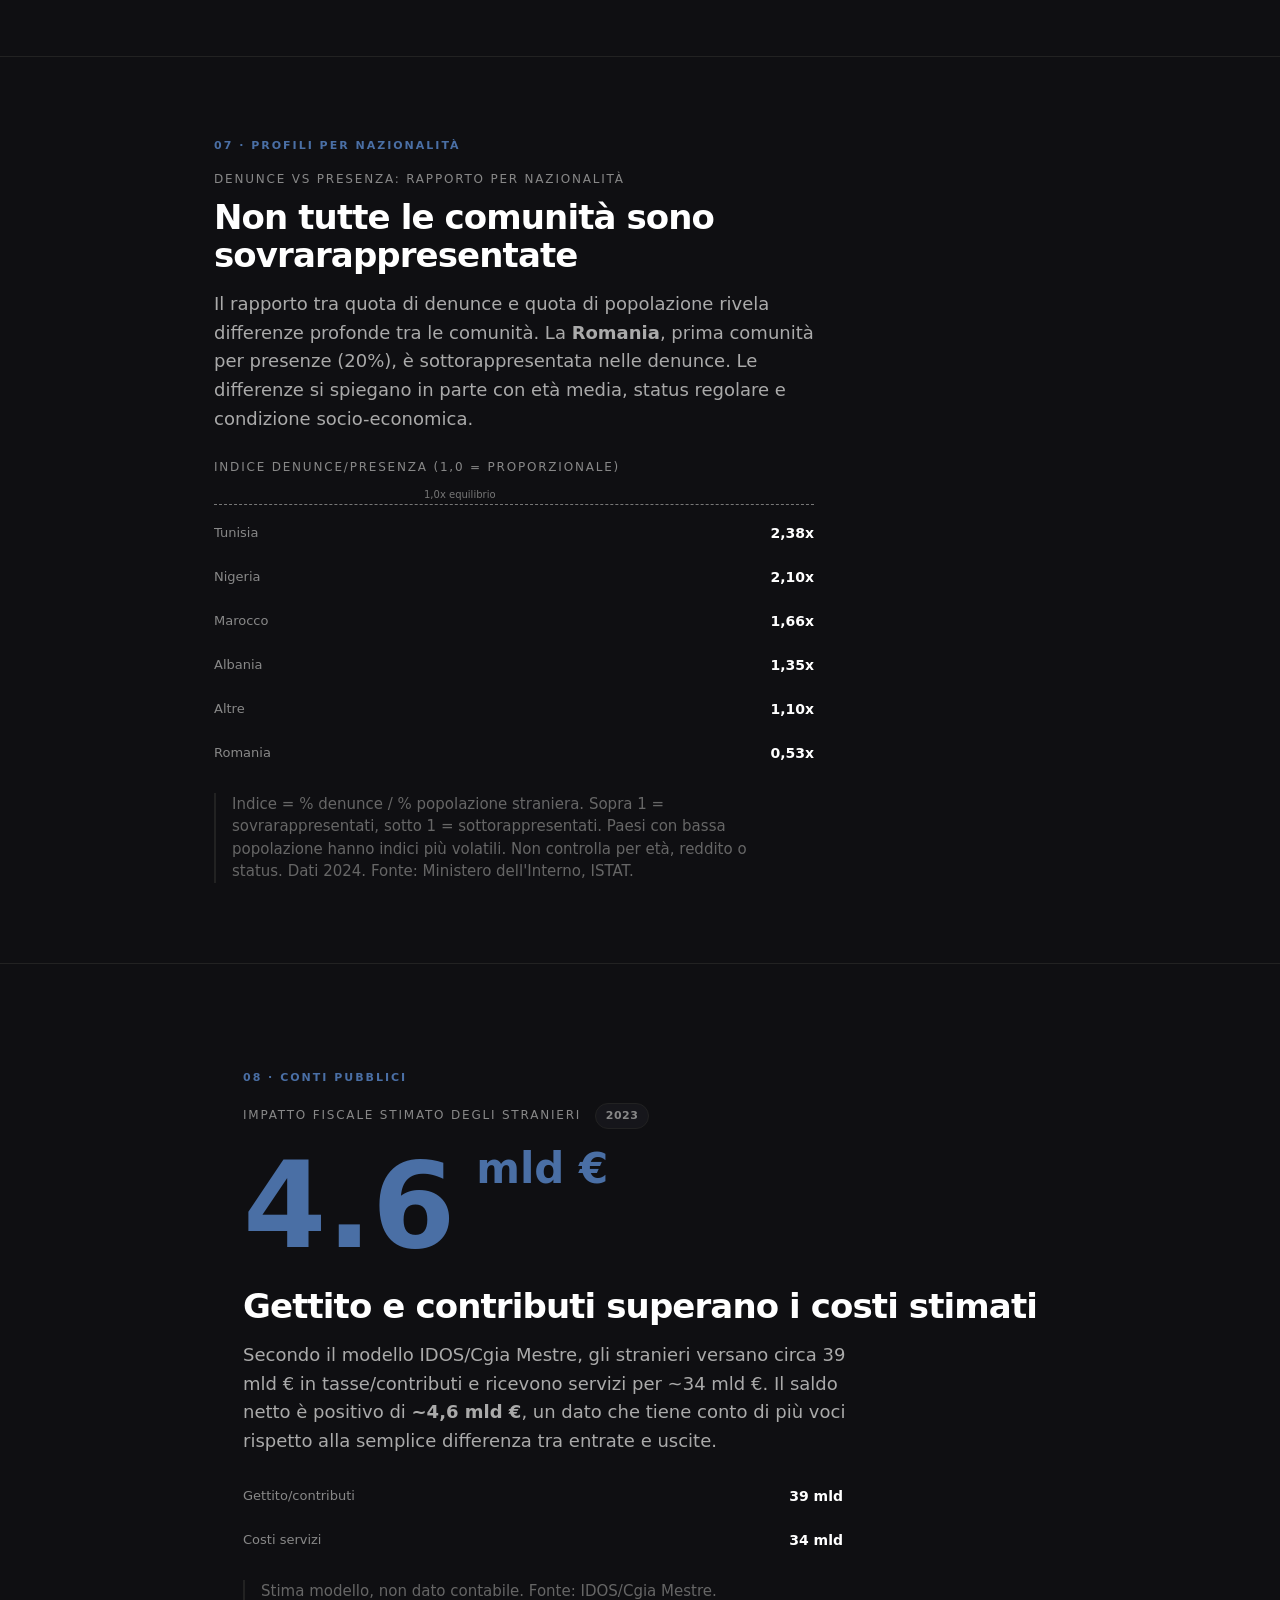
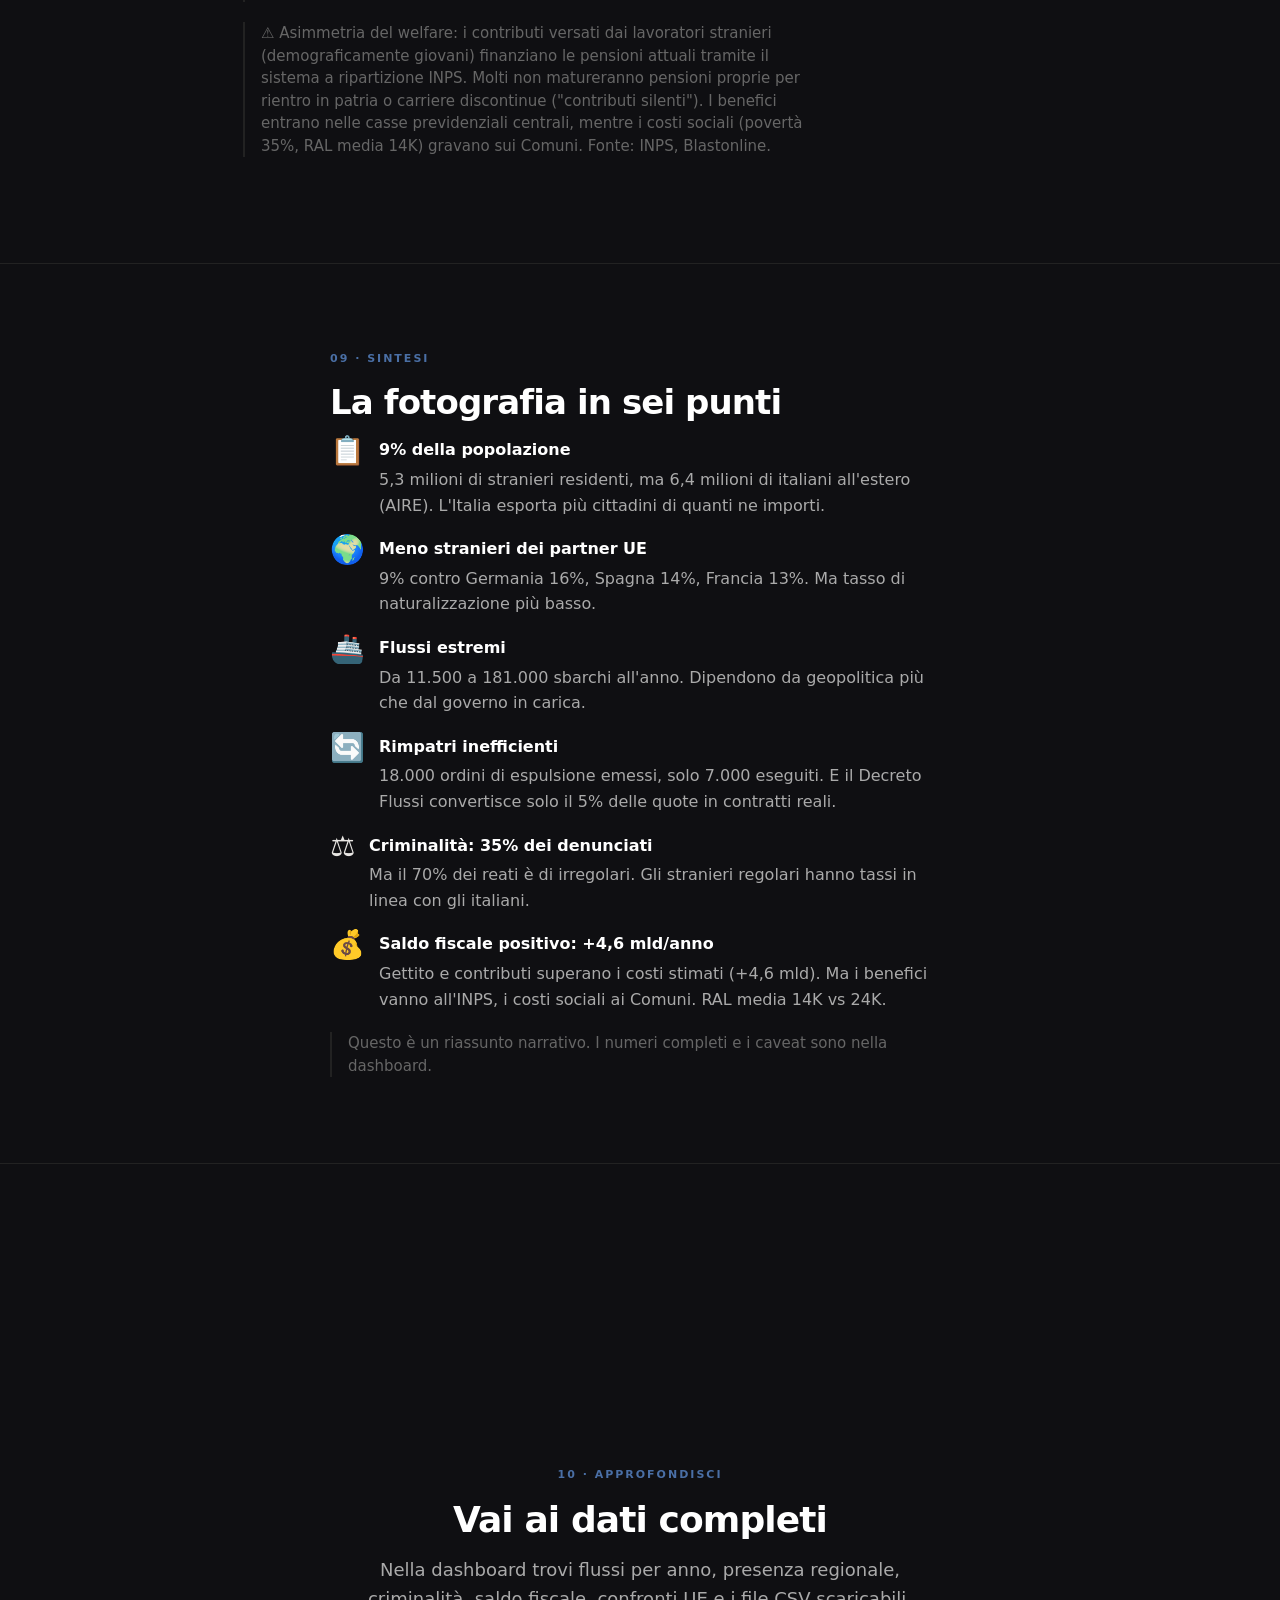
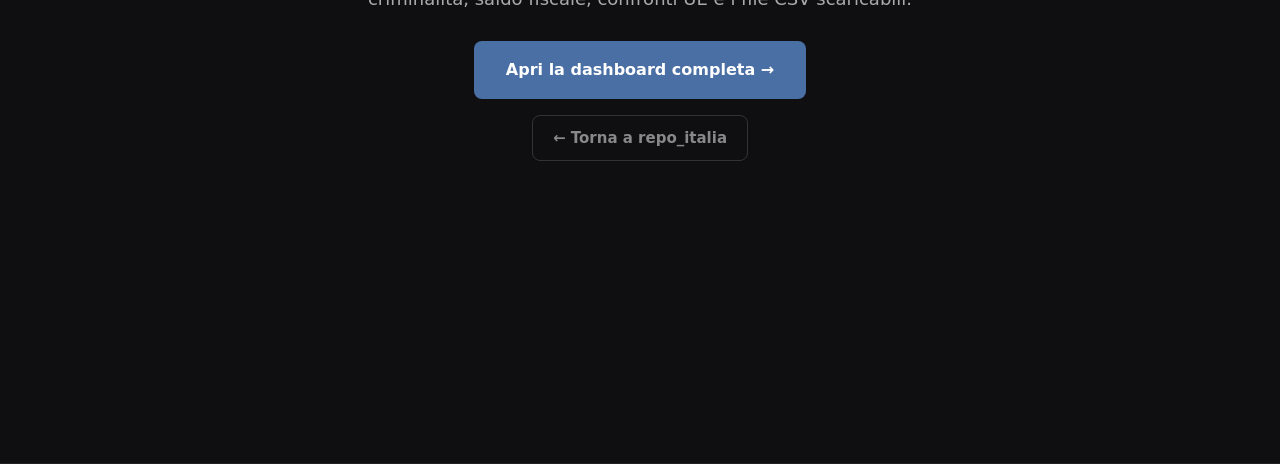
==== commit 8a720490: "feat: re-animate cards on scroll back (reset visible state on exit)" ====
--- a/index.html
+++ b/index.html
@@ -327,6 +327,10 @@
           e.target.classList.add('visible');
           if(e.target.classList.contains('big-num') && !e.target.dataset.animated){e.target.dataset.animated='true'; animateNumber(e.target);}
           if(e.target.classList.contains('bar')){e.target.style.width = e.target.dataset.width + '%';}
+        } else {
+          e.target.classList.remove('visible');
+          if(e.target.classList.contains('big-num') && e.target.dataset.target){e.target.dataset.animated=''; e.target.textContent='0';}
+          if(e.target.classList.contains('bar')){e.target.style.width = '0';}
         }
       });
     },{threshold:.15});
--- a/base.css
+++ b/base.css
@@ -176,7 +176,7 @@
 
 .scrolly .bar::after{content:"";position:absolute;top:0;left:0;right:0;bottom:0;background:linear-gradient(90deg,transparent,rgba(255,255,255,.15),transparent);animation:shimmer 2.5s infinite}
 @keyframes shimmer{0%{transform:translateX(-100%)}100%{transform:translateX(100%)}}
-.scrolly .bar-label{width:160px;min-width:160px;color:var(--text-dim);font-size:13px;flex-shrink:0;overflow:hidden;text-overflow:ellipsis;white-space:nowrap}
+.scrolly .bar-label{width:190px;min-width:190px;color:var(--text-dim);font-size:13px;flex-shrink:0;overflow:hidden;text-overflow:ellipsis;white-space:nowrap}
 .scrolly .bar-value{color:#fff;font-weight:700;min-width:60px;text-align:right;font-size:14px;flex-shrink:0}
 
 .scrolly .small-table{width:100%;border-collapse:collapse;font-size:15px;margin-top:18px}
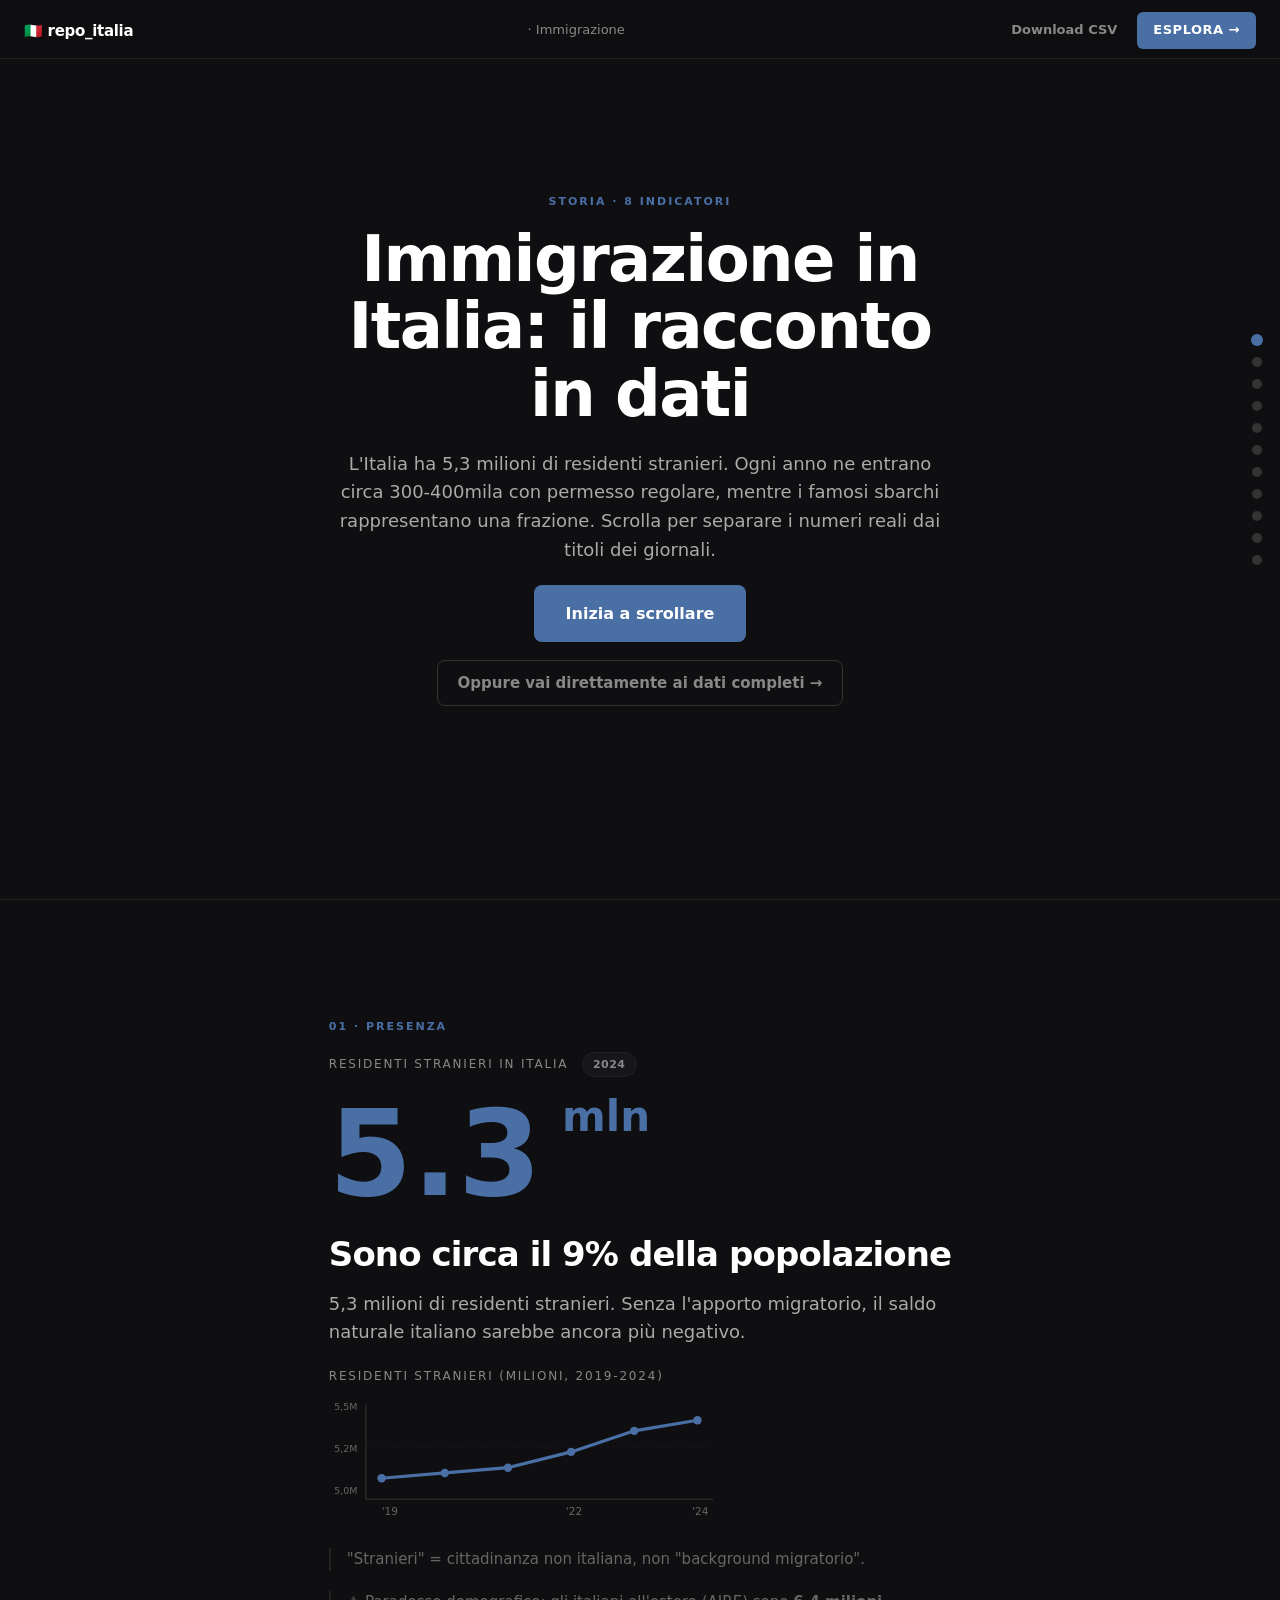
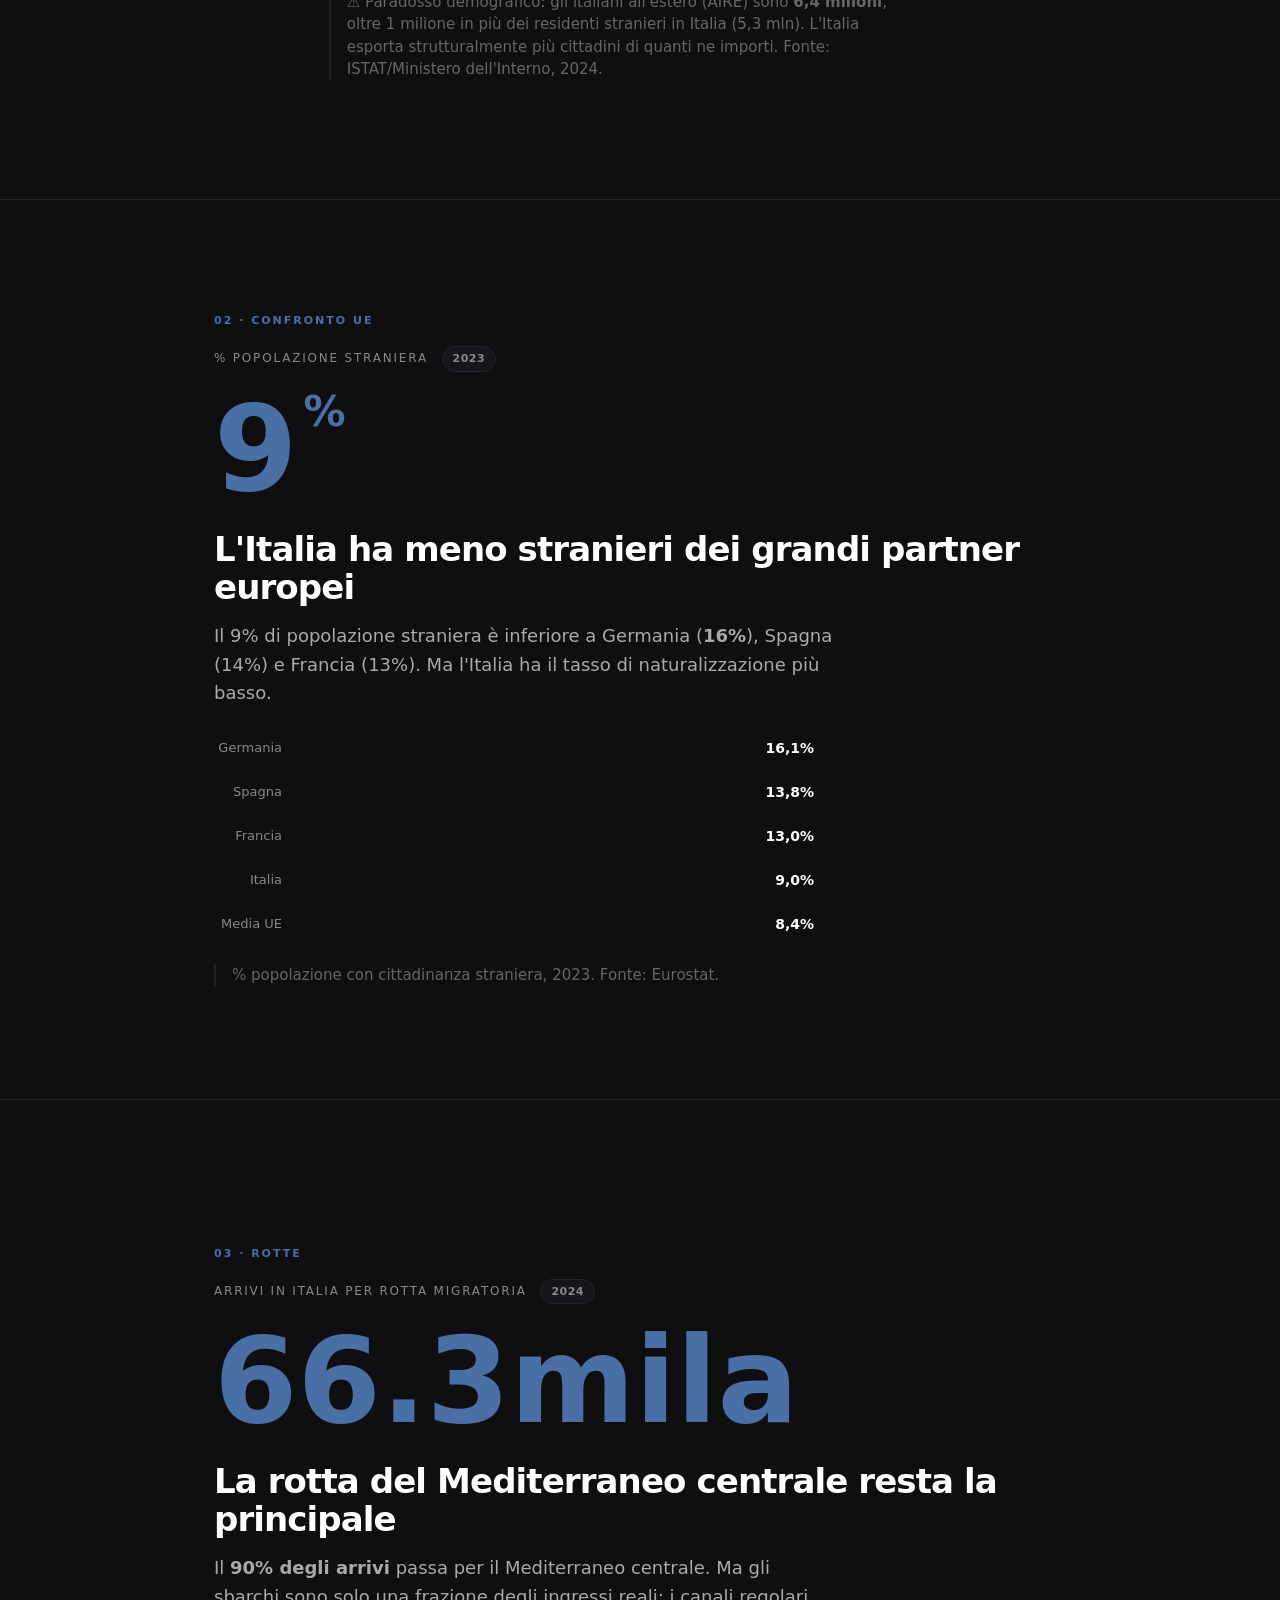
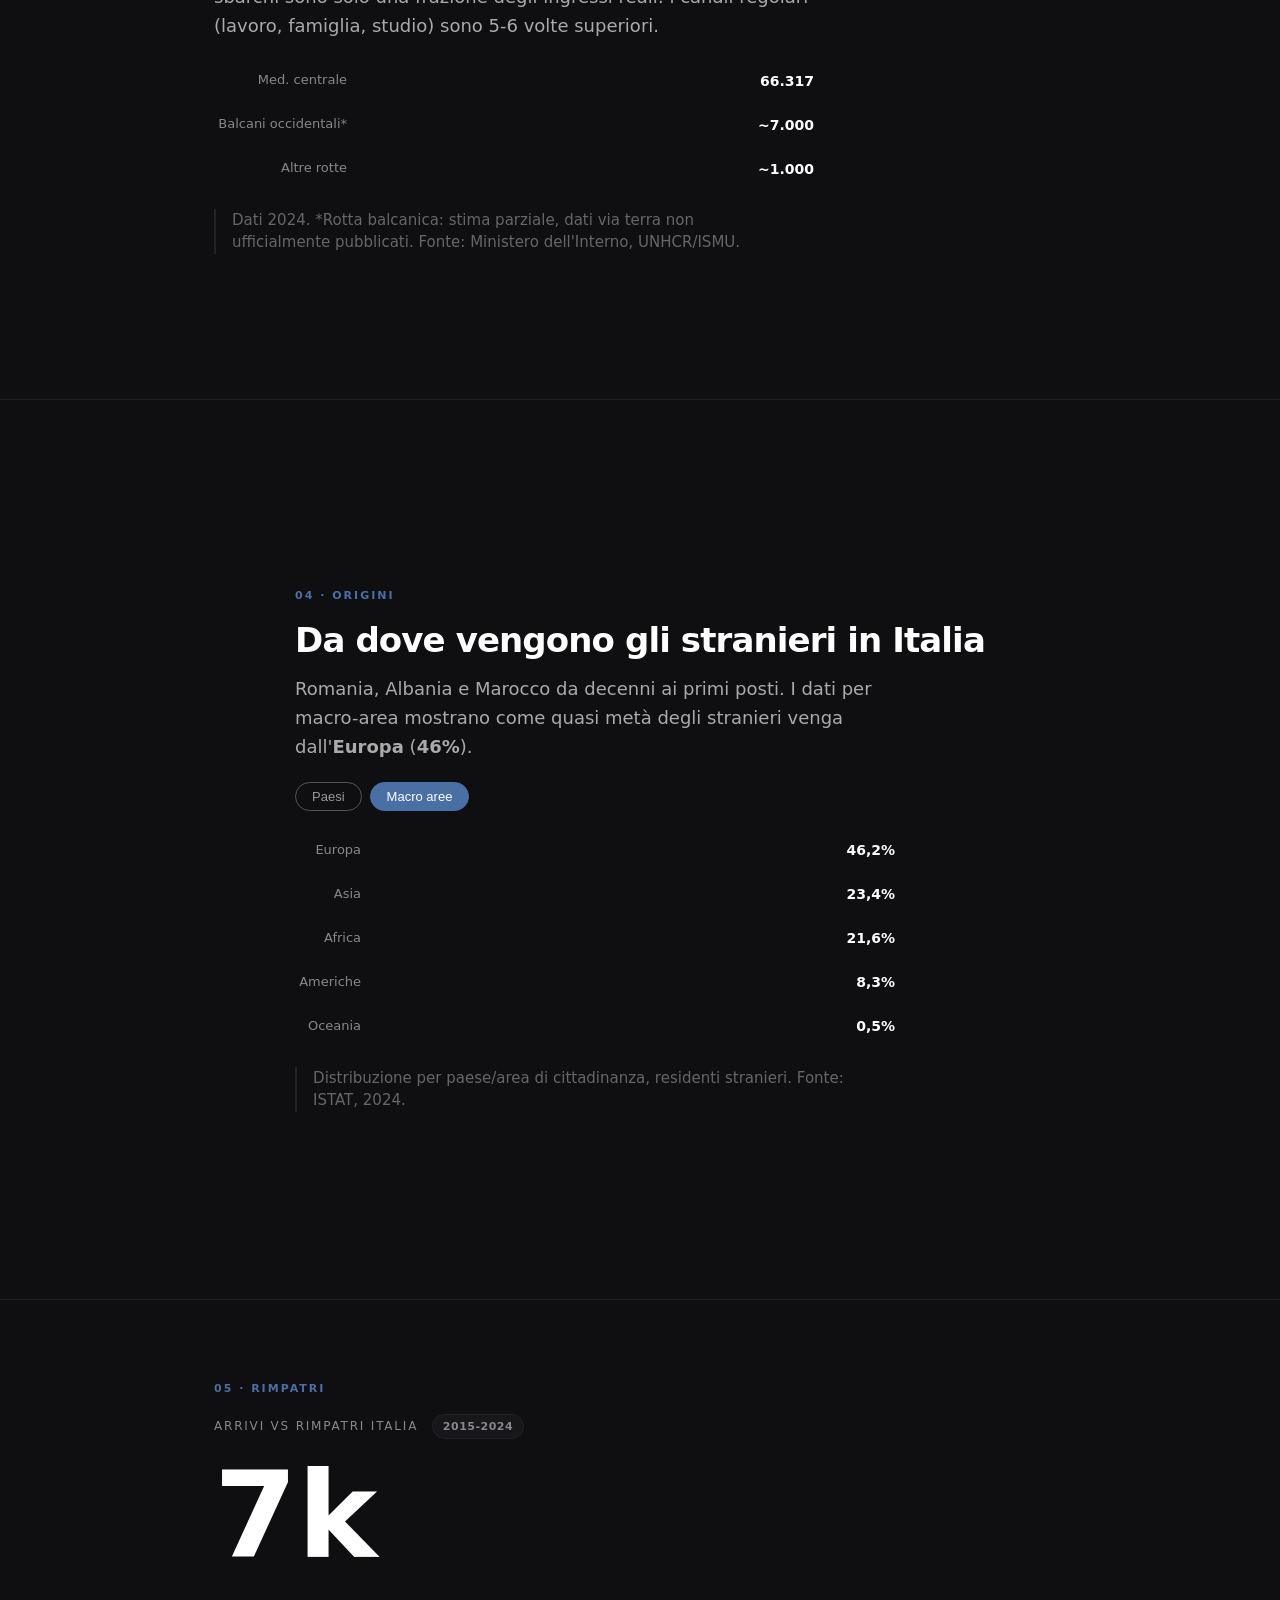
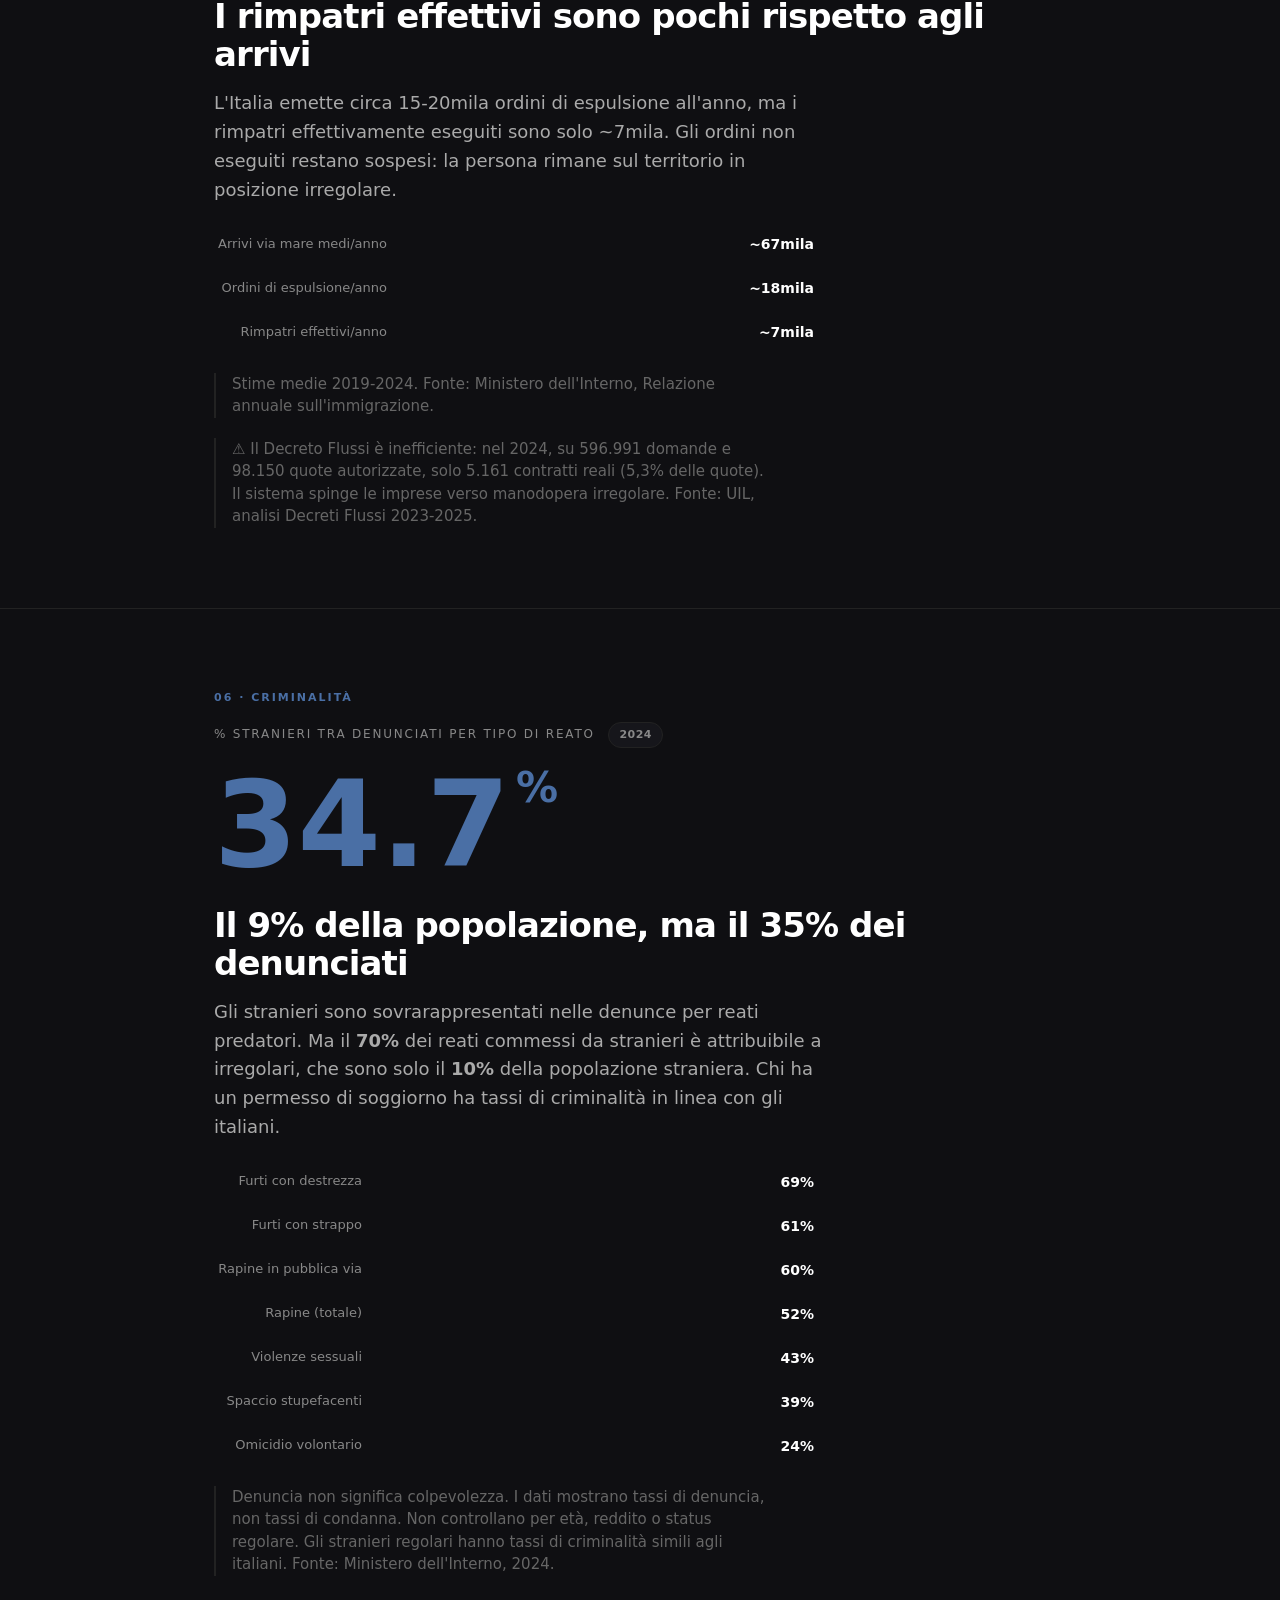
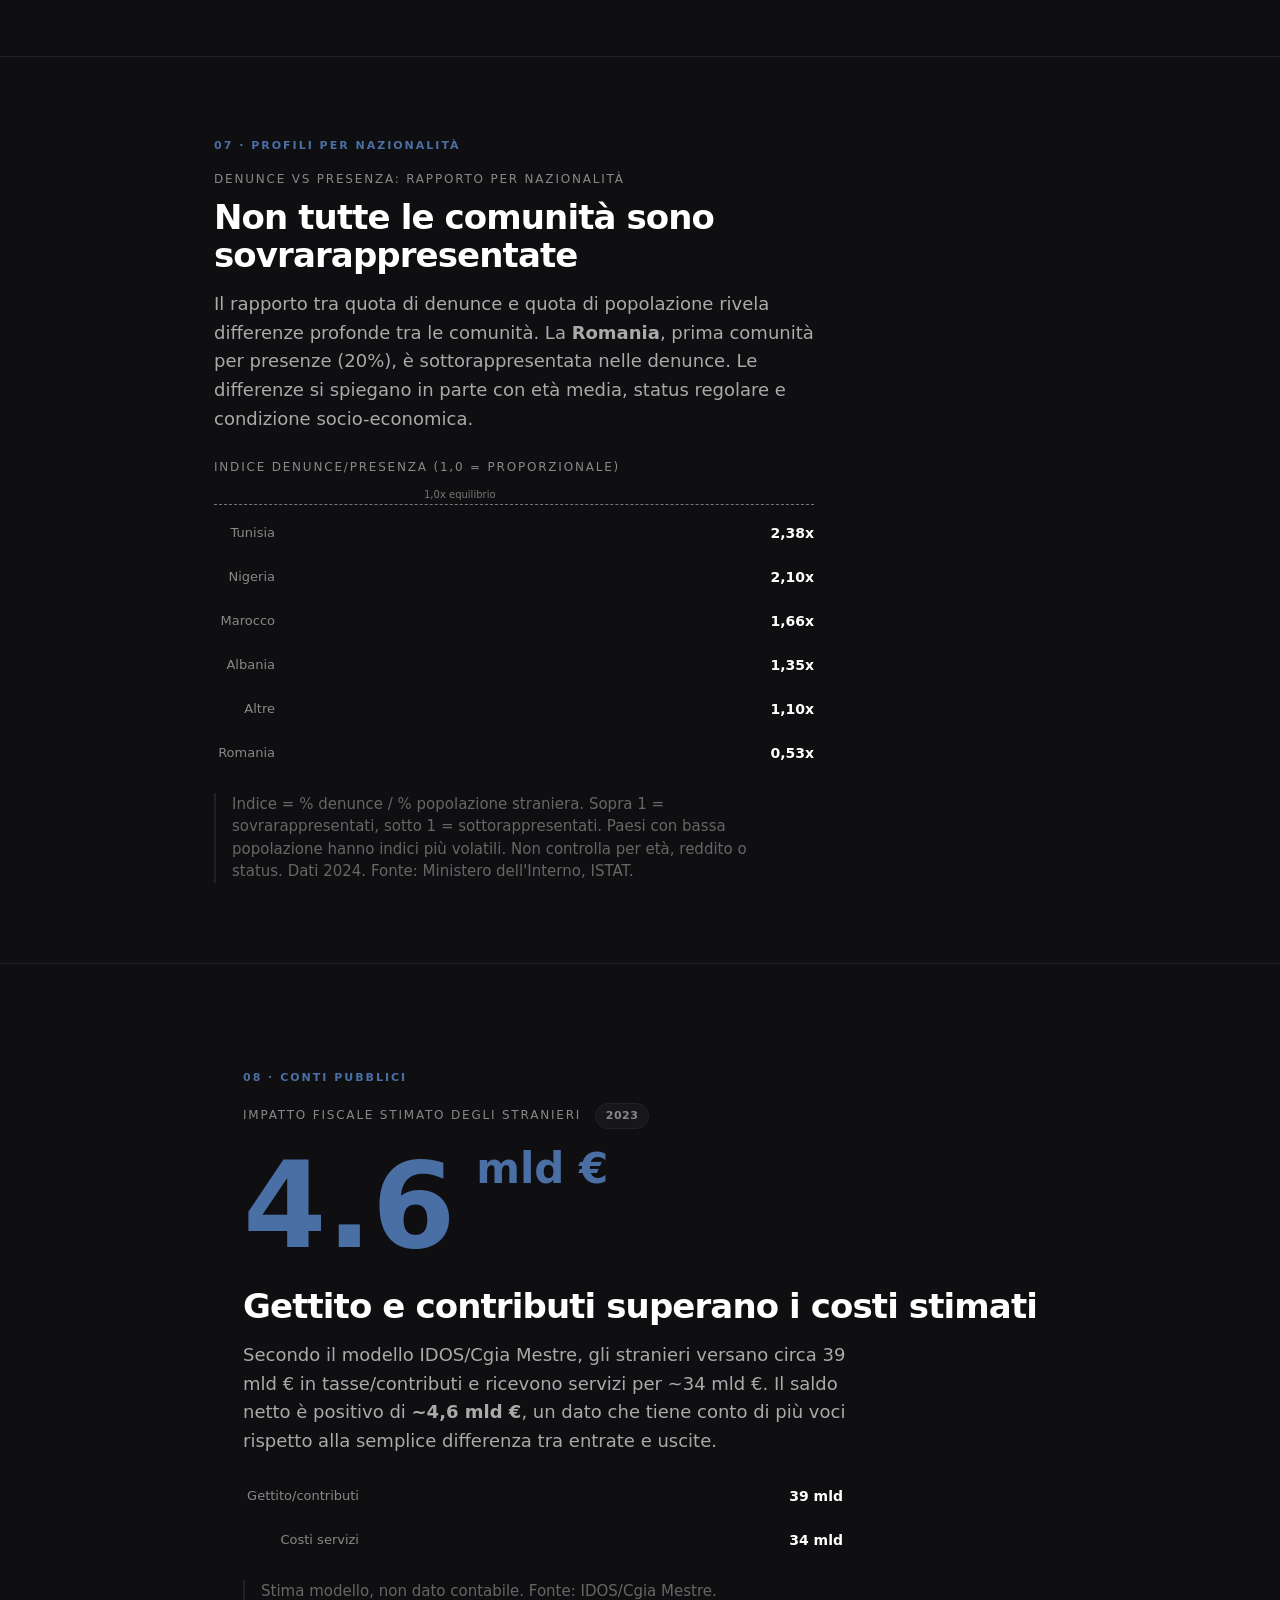
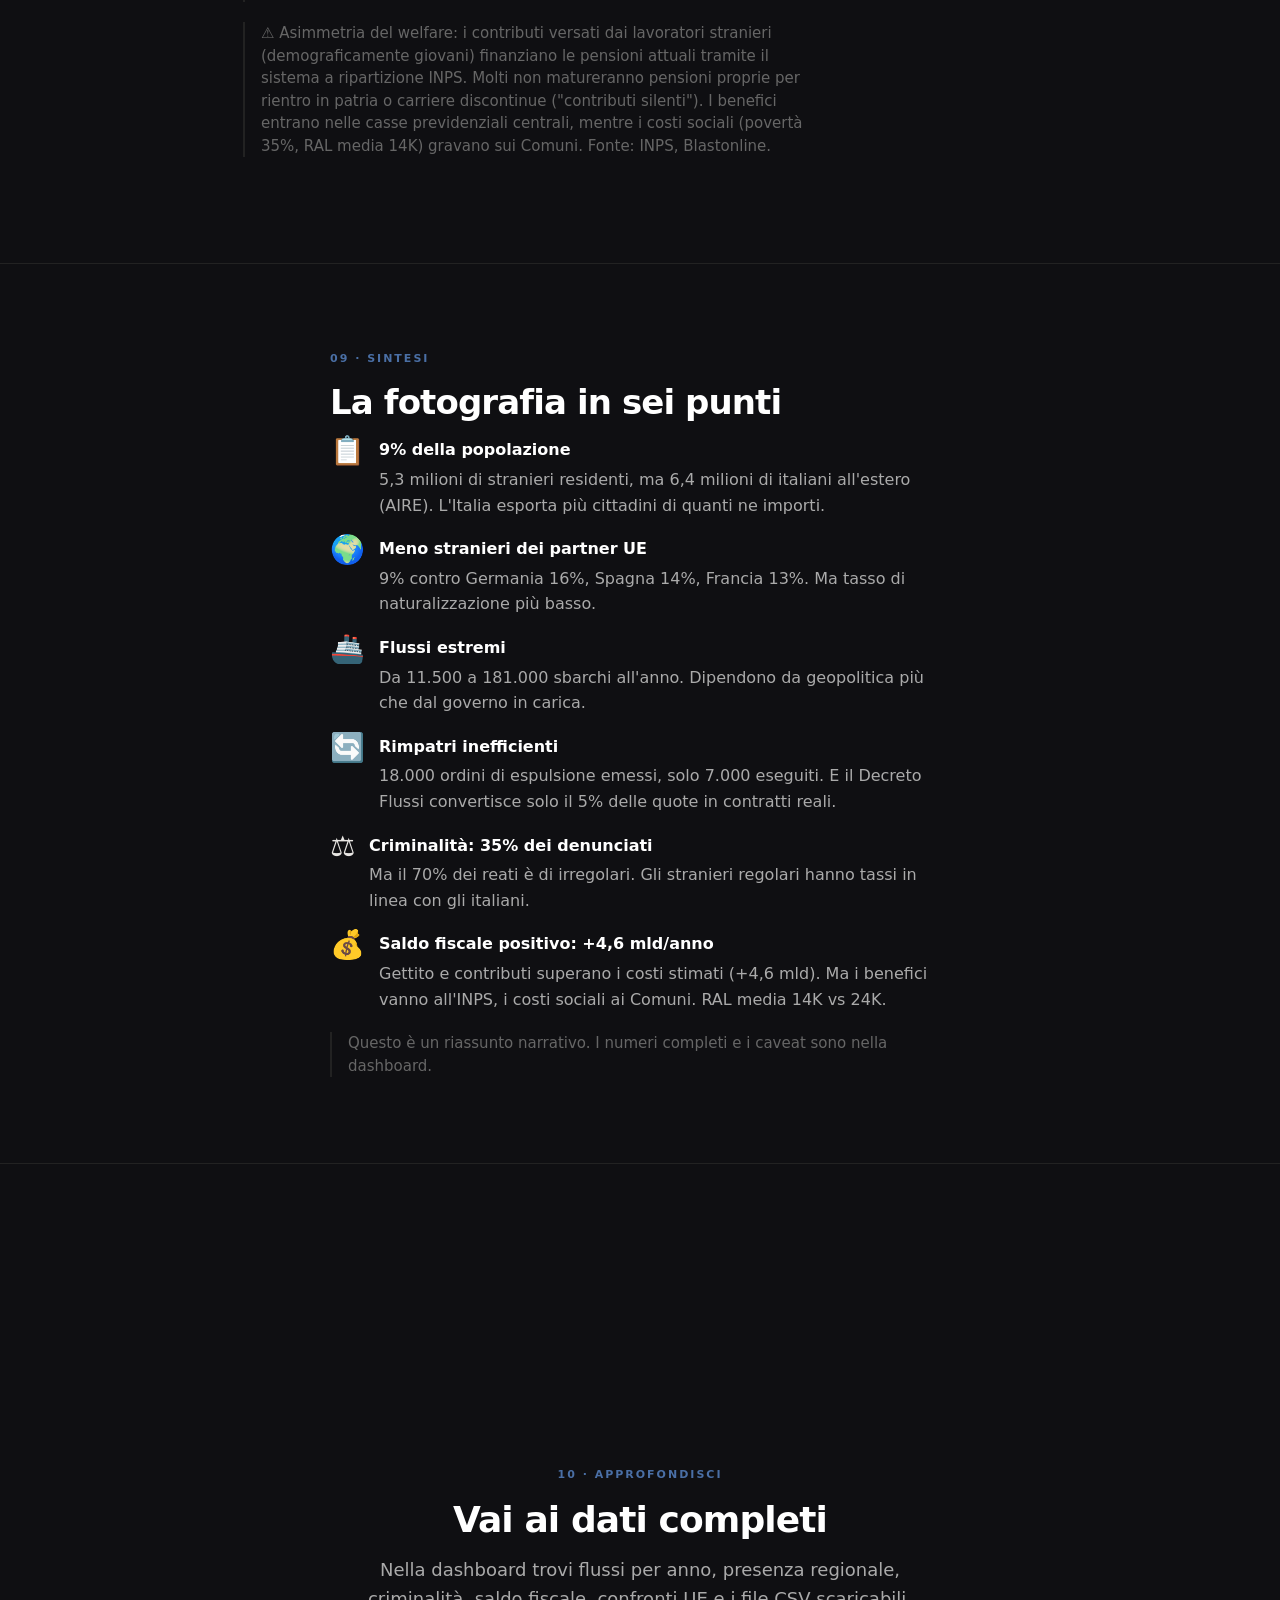
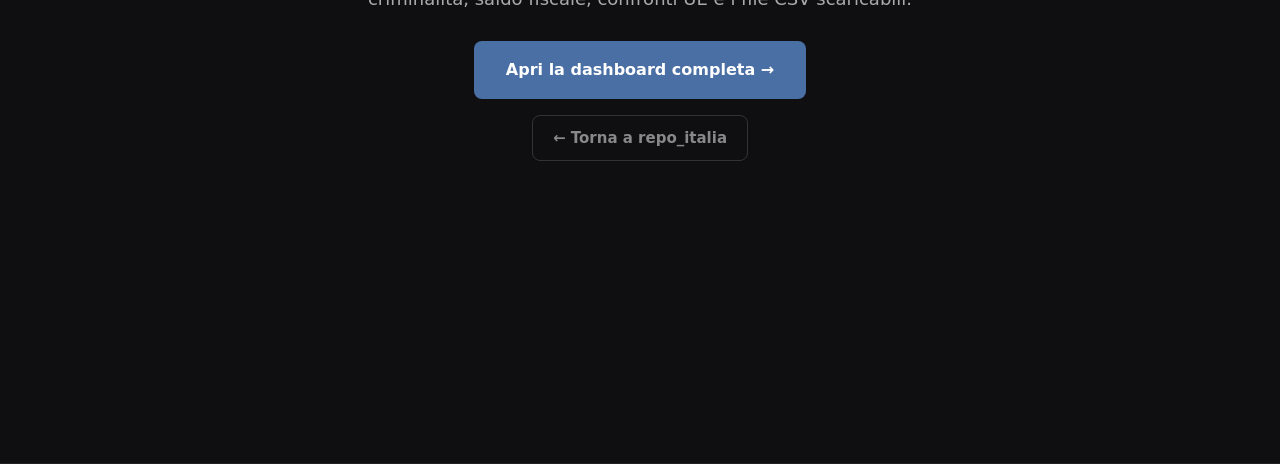
==== commit 2159d177: "Bar label auto-size: JS misura la label piu' lunga per ogni blocco e imposta larghezza uniforme. No " ====
--- a/index.html
+++ b/index.html
@@ -28,6 +28,7 @@
     .ratio-ref{position:absolute;left:50%;top:0;bottom:0;width:1px;border-left:1px dashed #777;pointer-events:none}
     .ratio-label{position:absolute;left:50%;top:-18px;transform:translateX(-50%);font-size:10px;color:#777;white-space:nowrap}
   </style>
+  <script async defer src="https://badly-opposite-pos-particularly.trycloudflare.com/script.js" data-website-id="cce6d375-941f-47e8-9c1a-40b05c700f24"></script>
 </head>
 <body>
   <div class="progress" id="progress"></div>
@@ -376,6 +377,25 @@
       const h = document.documentElement;
       progress.style.width = (h.scrollTop/(h.scrollHeight-h.clientHeight)*100)+'%';
     },{passive:true});
-  </script>
+  
+    // Auto-size bar labels: measure longest label per bar-block, set all to that width
+    function autoSizeBarLabels(){
+      document.querySelectorAll('.bar-block').forEach(block=>{
+        const labels = block.querySelectorAll('.bar-label');
+        if(!labels.length) return;
+        // Reset widths to auto for measuring
+        labels.forEach(l=>l.style.width='auto');
+        let maxW = 0;
+        labels.forEach(l=>{ maxW = Math.max(maxW, l.scrollWidth); });
+        // Set all labels to the max width + 2px padding
+        const w = (maxW + 4) + 'px';
+        labels.forEach(l=>l.style.width = w);
+      });
+    }
+    // Run after DOM loads and on resize
+    window.addEventListener('load', autoSizeBarLabels);
+    window.addEventListener('resize', autoSizeBarLabels);
+
+</script>
 </body>
 </html>
--- a/base.css
+++ b/base.css
@@ -176,7 +176,7 @@
 
 .scrolly .bar::after{content:"";position:absolute;top:0;left:0;right:0;bottom:0;background:linear-gradient(90deg,transparent,rgba(255,255,255,.15),transparent);animation:shimmer 2.5s infinite}
 @keyframes shimmer{0%{transform:translateX(-100%)}100%{transform:translateX(100%)}}
-.scrolly .bar-label{width:190px;min-width:190px;color:var(--text-dim);font-size:13px;flex-shrink:0;overflow:hidden;text-overflow:ellipsis;white-space:nowrap}
+.scrolly .bar-label{color:var(--text-dim);font-size:13px;flex-shrink:0;white-space:nowrap;text-align:right}
 .scrolly .bar-value{color:#fff;font-weight:700;min-width:60px;text-align:right;font-size:14px;flex-shrink:0}
 
 .scrolly .small-table{width:100%;border-collapse:collapse;font-size:15px;margin-top:18px}
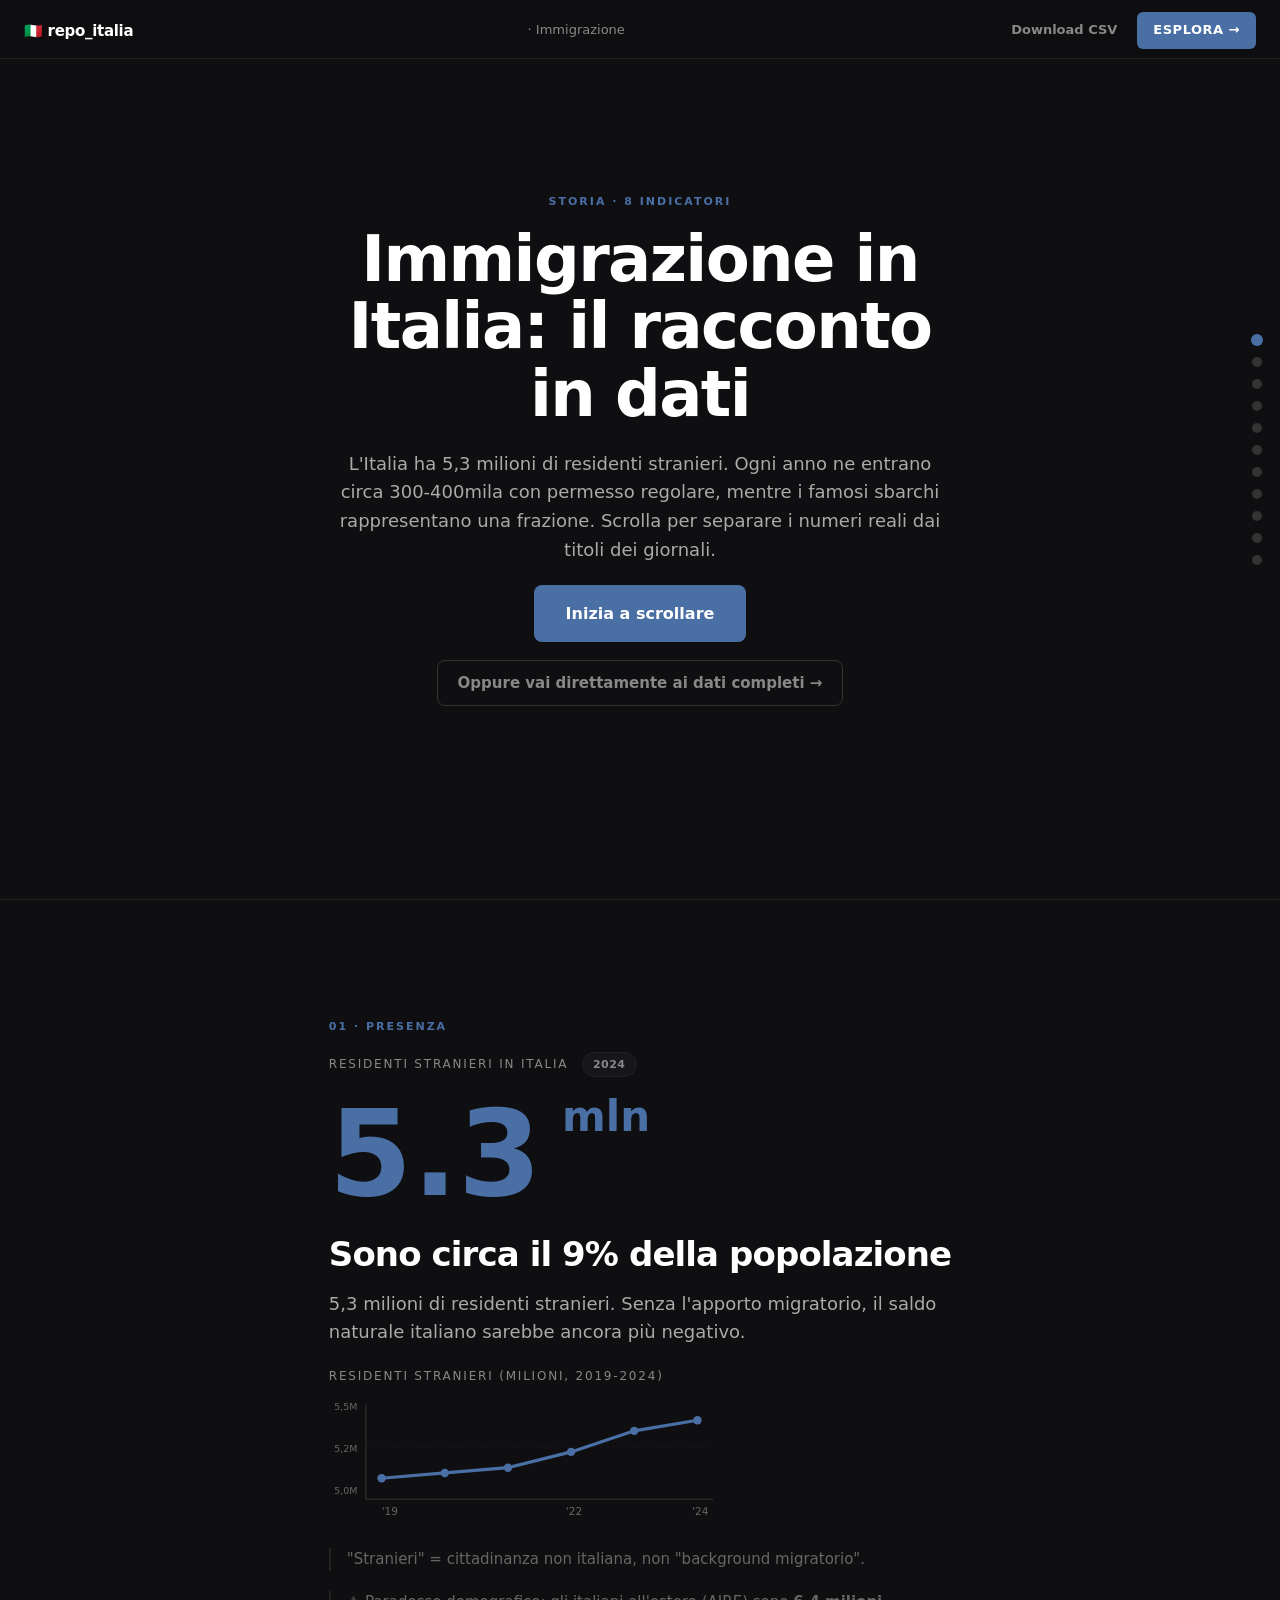
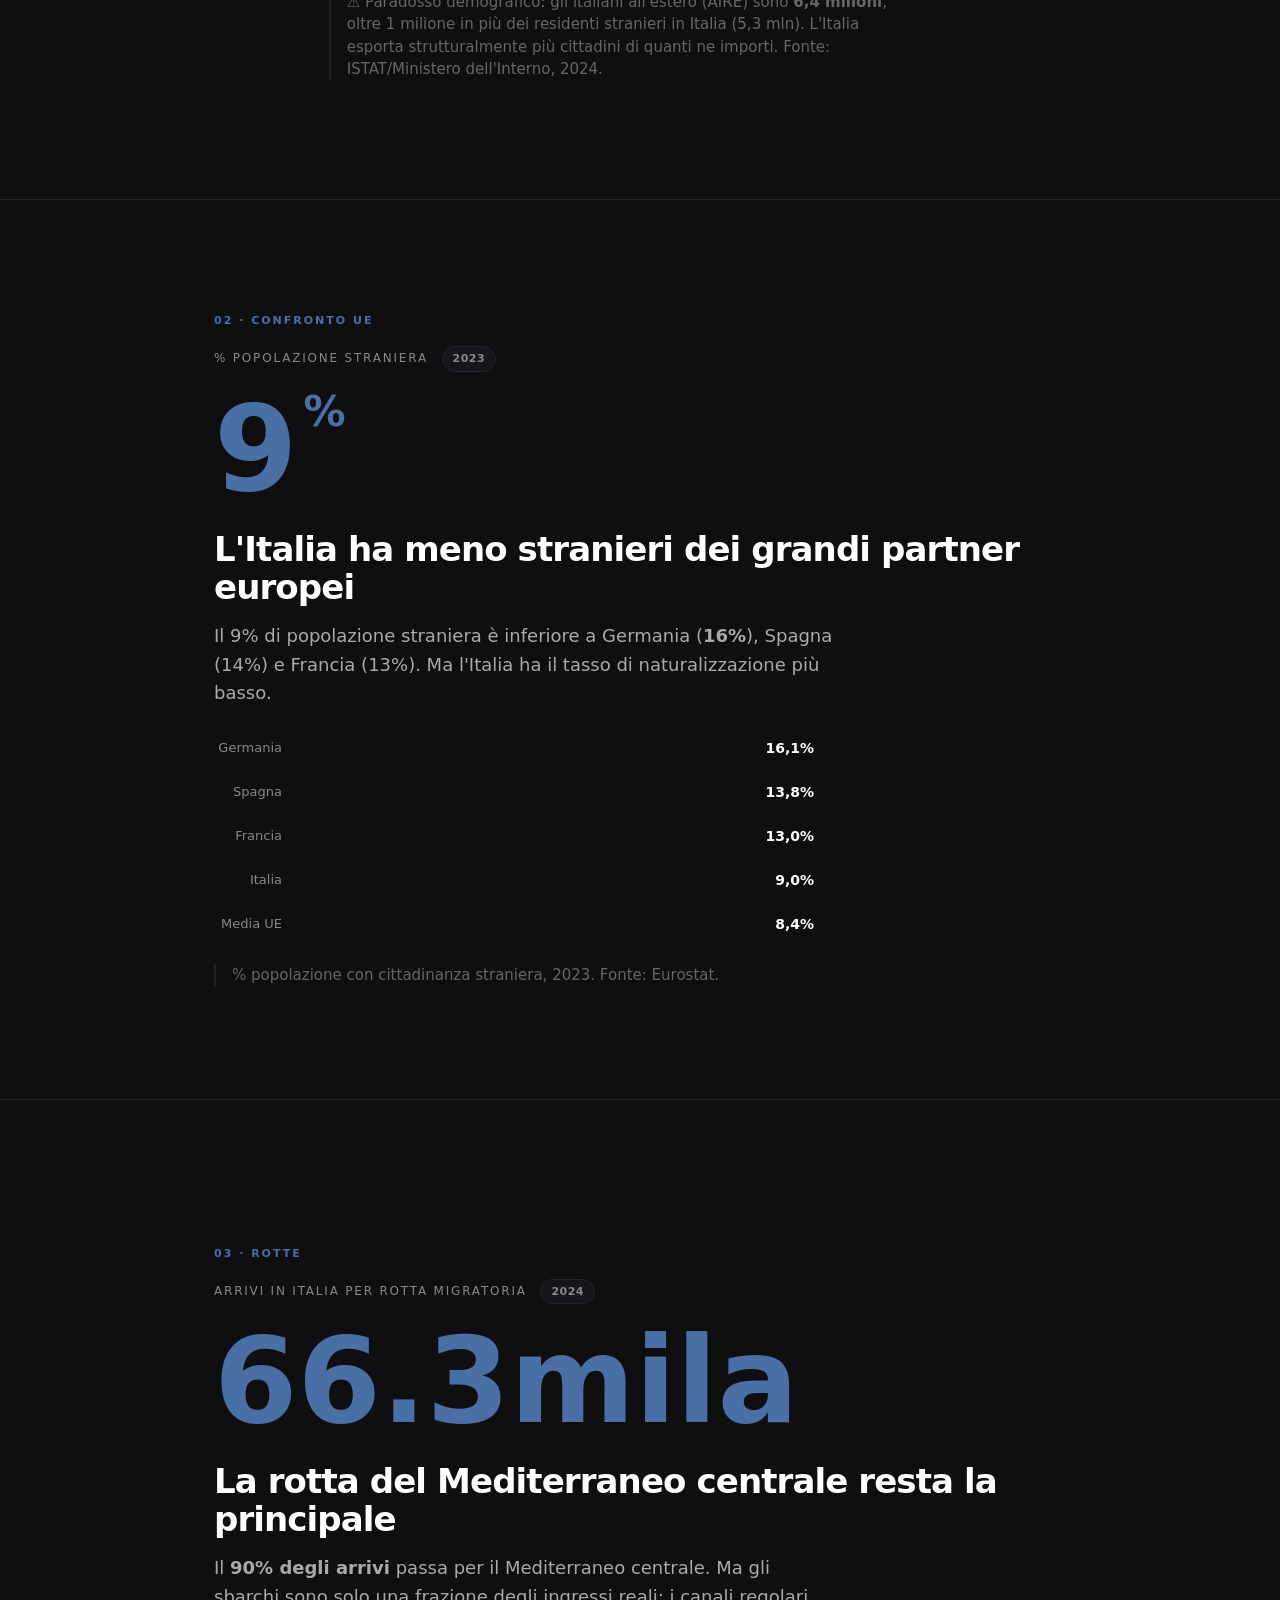
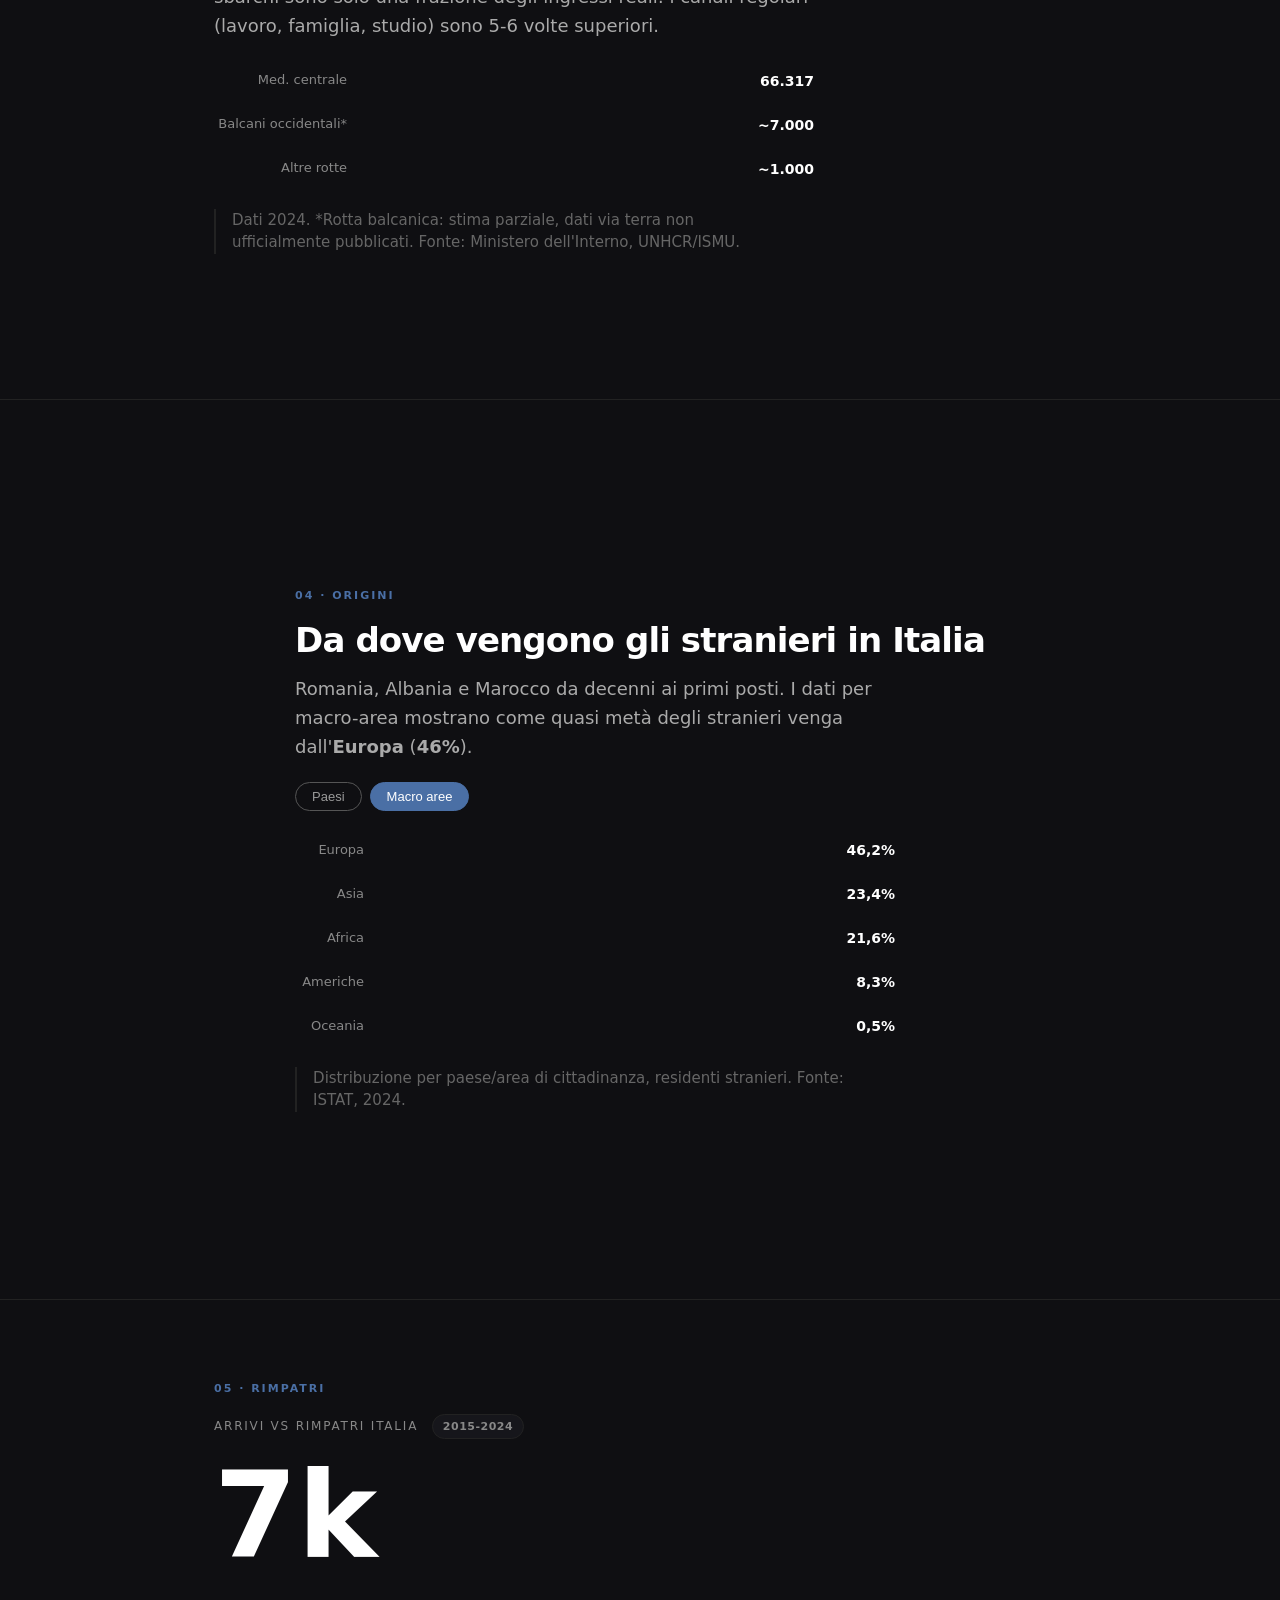
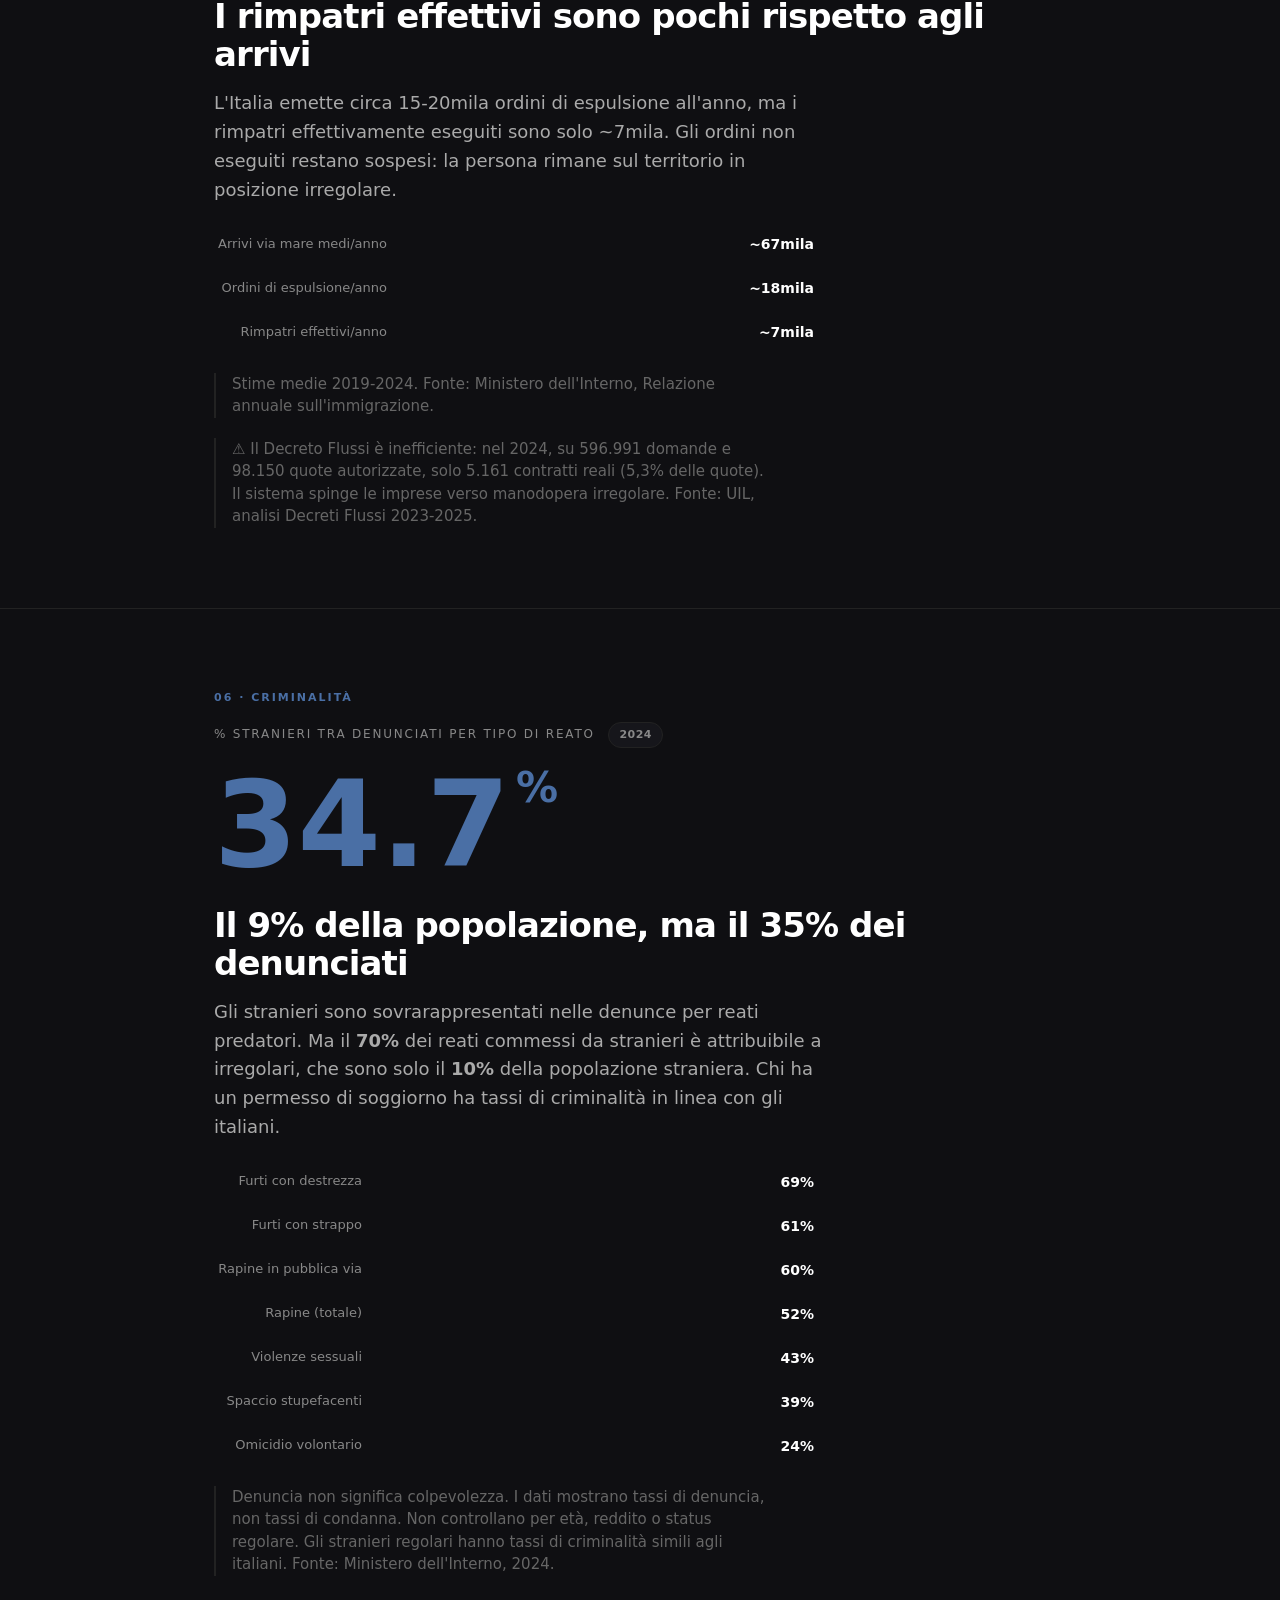
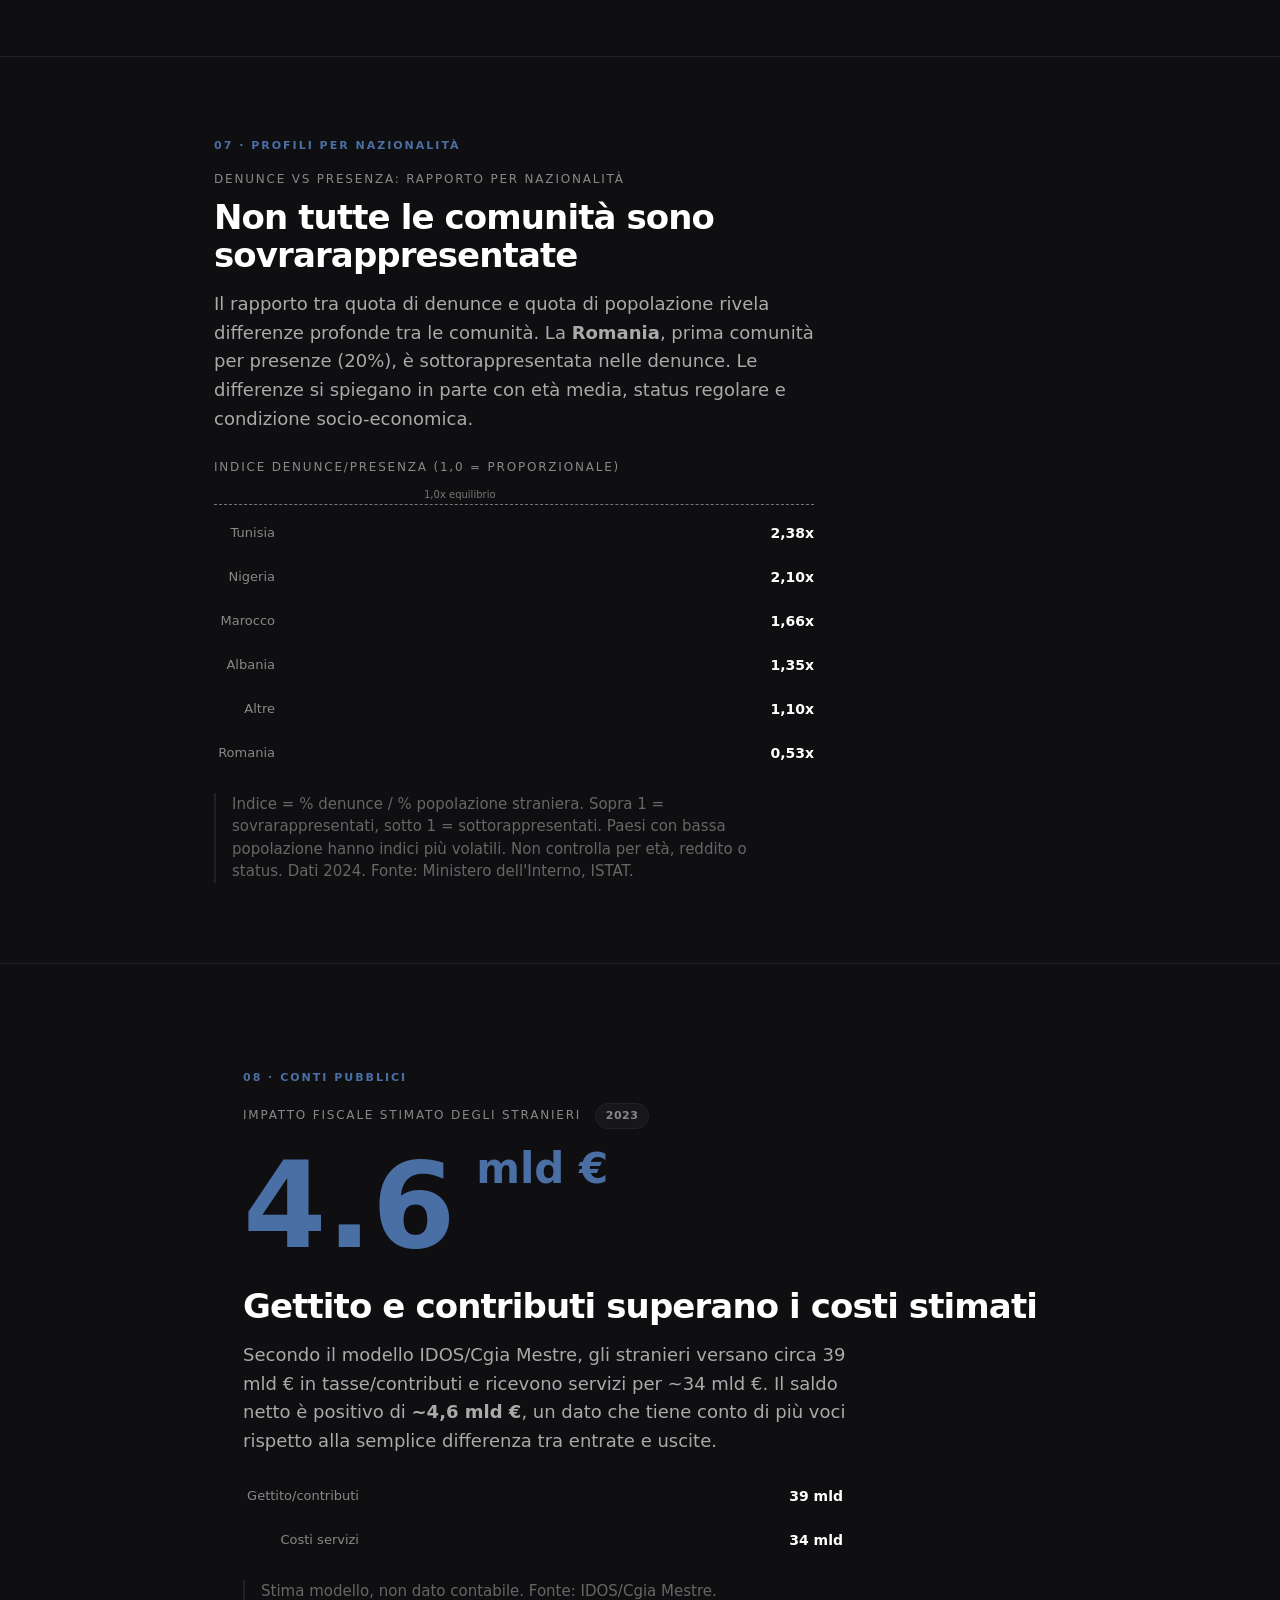
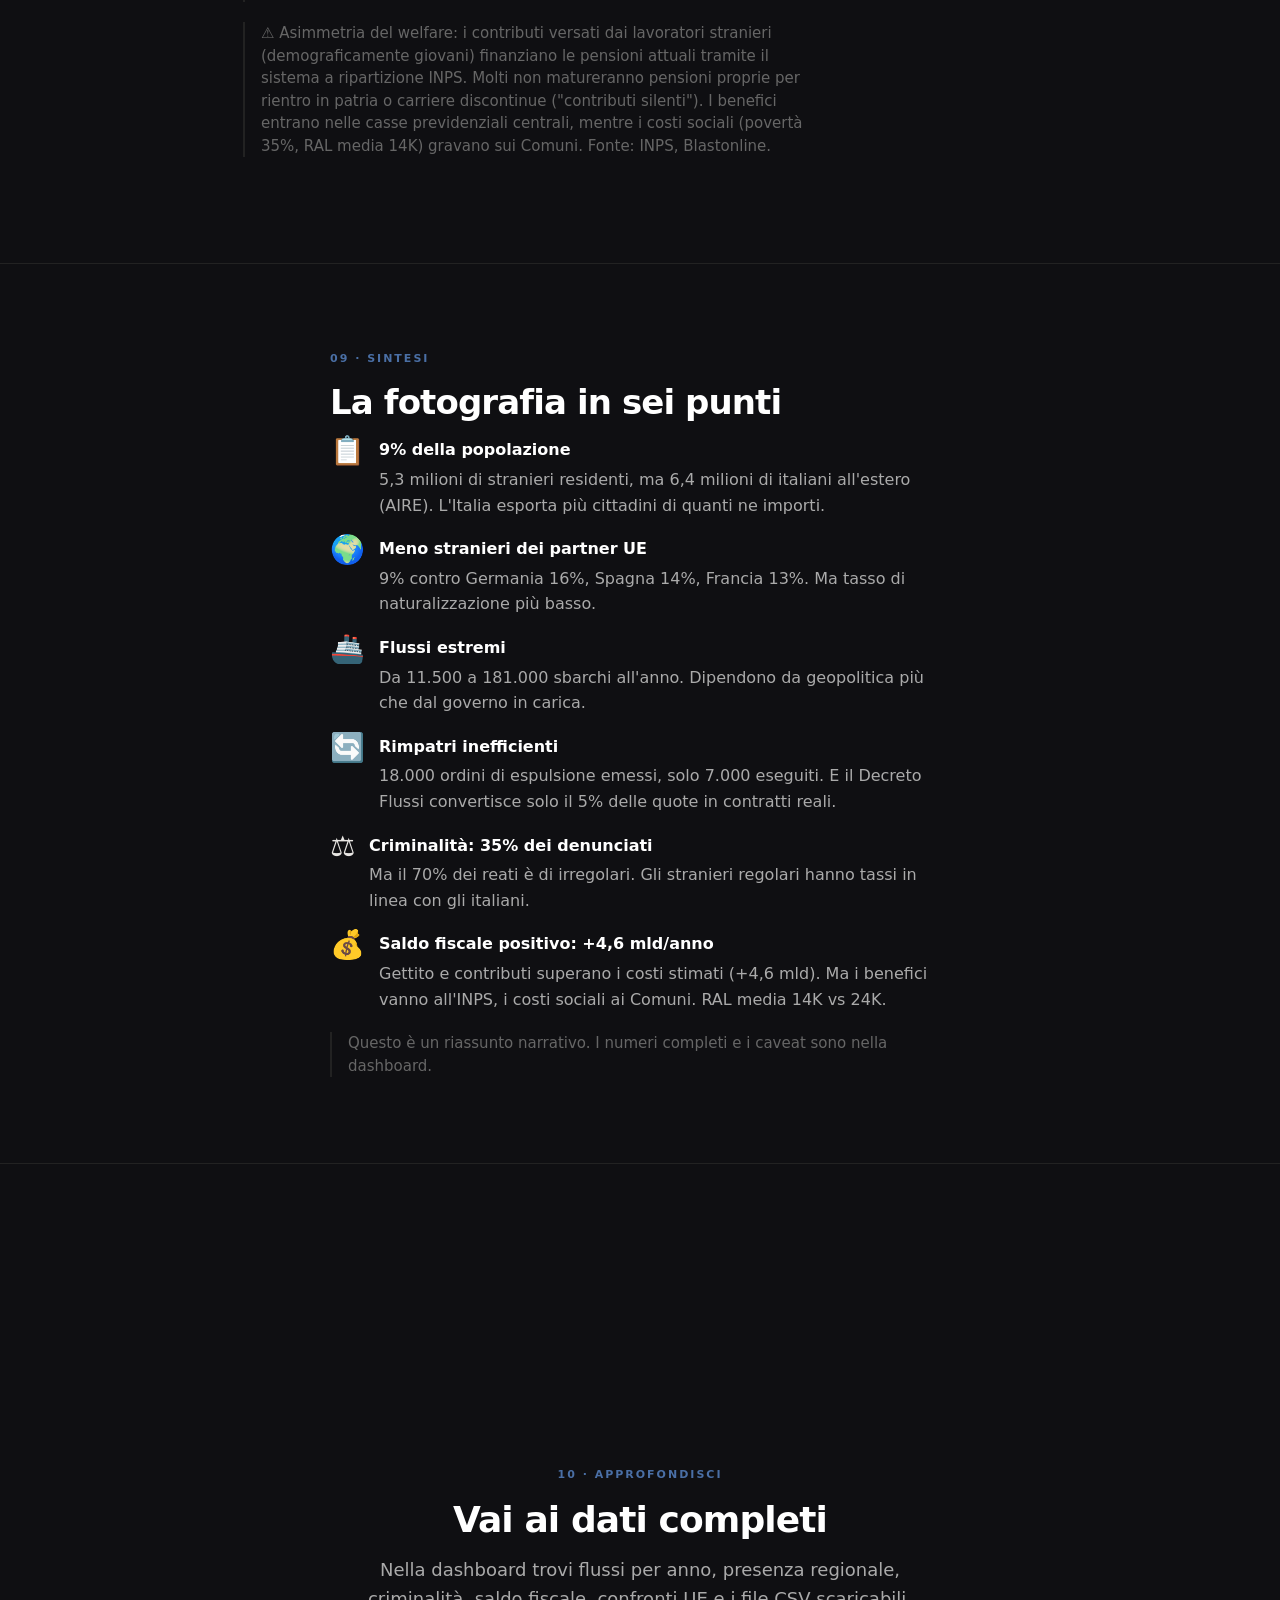
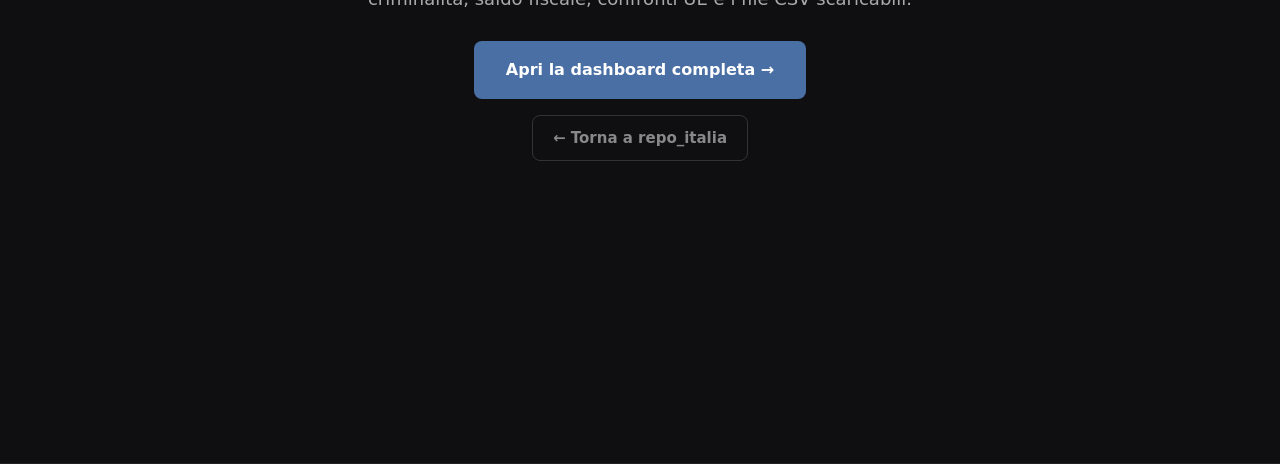
==== commit b9a062e8: "Bar label auto-size per-section + fix toggle: label ridimensionate anche dopo cambio vista Paesi/Mac" ====
--- a/index.html
+++ b/index.html
@@ -360,6 +360,7 @@
           requestAnimationFrame(()=>{ b.style.width=b.dataset.width+'%'; });
         });
       }
+      autoSizeBarLabels();
     }
 
     const dotObserver = new IntersectionObserver((entries)=>{
@@ -378,18 +379,33 @@
       progress.style.width = (h.scrollTop/(h.scrollHeight-h.clientHeight)*100)+'%';
     },{passive:true});
   
-    // Auto-size bar labels: measure longest label per bar-block, set all to that width
+    // Auto-size bar labels: measure longest label across all bar-blocks in the same section, set all to that width
     function autoSizeBarLabels(){
-      document.querySelectorAll('.bar-block').forEach(block=>{
-        const labels = block.querySelectorAll('.bar-label');
+      // Group bar-blocks by their parent section
+      const sections = new Set();
+      document.querySelectorAll('.bar-block').forEach(b=>{
+        const s = b.closest('section');
+        if(s) sections.add(s);
+      });
+      sections.forEach(section=>{
+        const labels = section.querySelectorAll('.bar-label');
         if(!labels.length) return;
-        // Reset widths to auto for measuring
-        labels.forEach(l=>l.style.width='auto');
+        // Temporarily show hidden blocks for measuring
+        const hidden = [];
+        labels.forEach(l=>{
+          const block = l.closest('.bar-block');
+          if(block && block.style.display==='none'){
+            block.style.display='block';
+            hidden.push(block);
+          }
+          l.style.width='auto';
+        });
         let maxW = 0;
         labels.forEach(l=>{ maxW = Math.max(maxW, l.scrollWidth); });
-        // Set all labels to the max width + 2px padding
         const w = (maxW + 4) + 'px';
         labels.forEach(l=>l.style.width = w);
+        // Restore hidden state
+        hidden.forEach(b=>b.style.display='none');
       });
     }
     // Run after DOM loads and on resize
